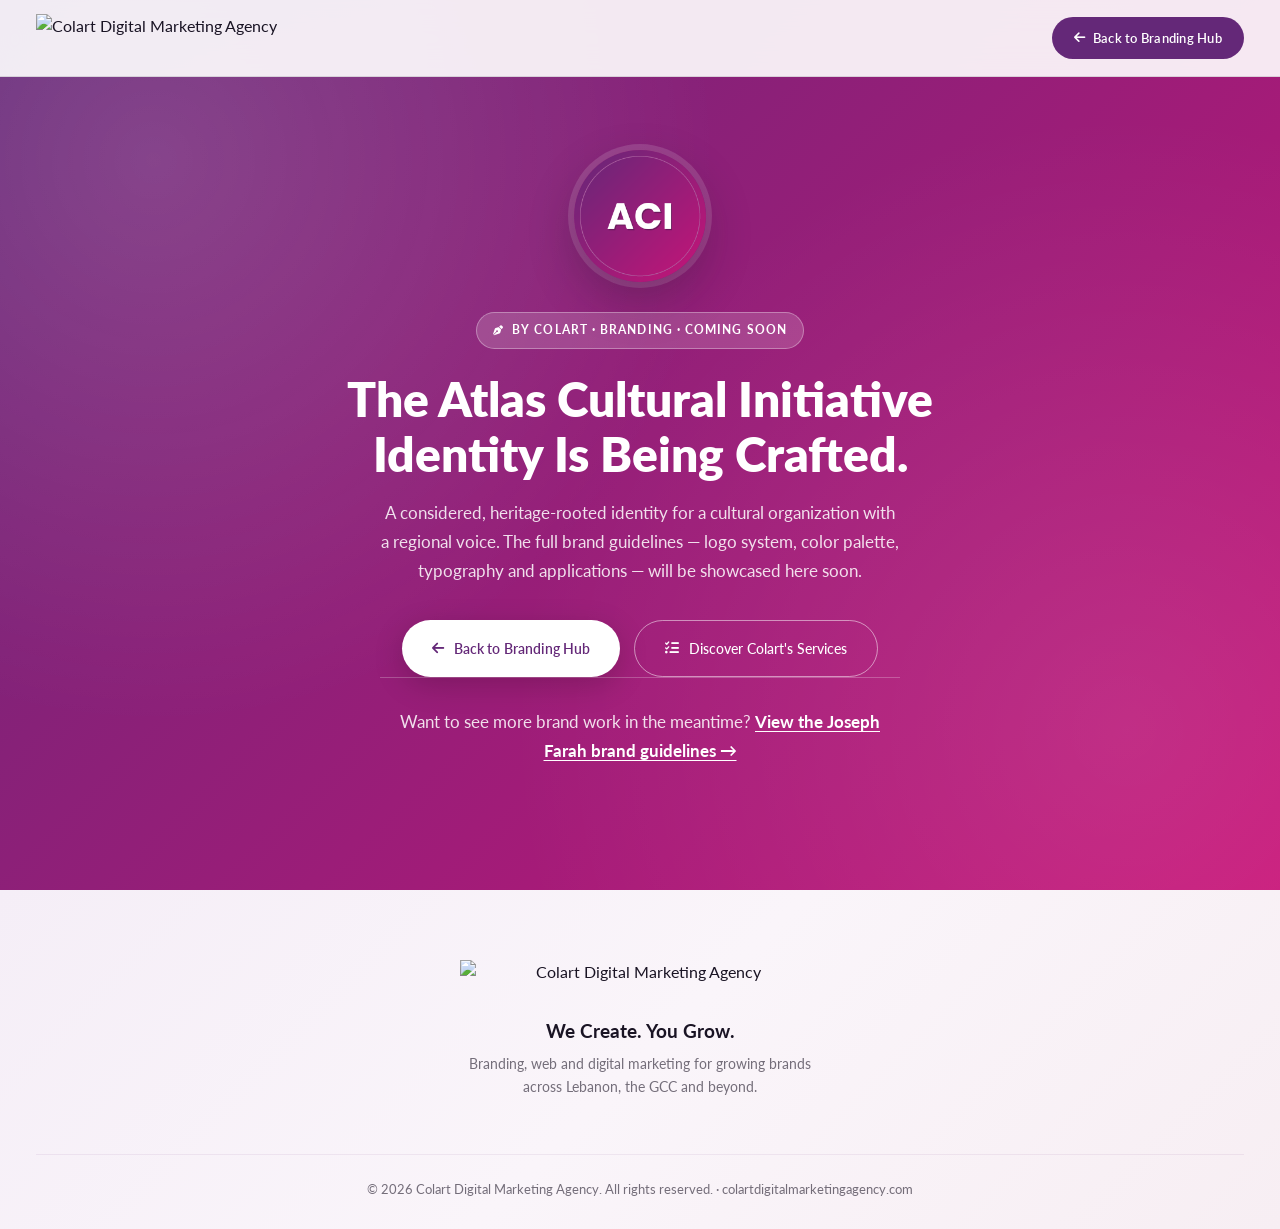
==== atlasculturalinitiative/index.html @ 3bfac6fb "Add files via upload" ====
<!DOCTYPE html>
<html lang="en">
<head>
<meta charset="UTF-8">
<meta name="viewport" content="width=device-width, initial-scale=1.0">
<title>Atlas Cultural Initiative — Branding by Colart | Coming Soon</title>
<meta name="description" content="The full brand identity Colart is creating for Atlas Cultural Initiative is coming soon. Explore Colart's branding portfolio.">
<link rel="canonical" href="https://branding.colartdigitalmarketingagency.com/atlasculturalinitiative">

<!-- Favicon (Colart mark) -->
<link rel="icon" type="image/png" href="https://www.colartdigitalmarketingagency.com/assets/images/colart-logo.png">
<link rel="apple-touch-icon" href="https://www.colartdigitalmarketingagency.com/assets/images/colart-logo.png">

<!-- Open Graph -->
<meta property="og:title" content="Atlas Cultural Initiative — Branding by Colart">
<meta property="og:description" content="The full brand identity Colart is creating for Atlas Cultural Initiative is coming soon.">
<meta property="og:image" content="assets/images/atlasculturalinitiative-badge.png">
<meta property="og:type" content="website">

<!-- Fonts -->
<link rel="preconnect" href="https://fonts.googleapis.com">
<link rel="preconnect" href="https://fonts.gstatic.com" crossorigin>
<link href="https://fonts.googleapis.com/css2?family=Lato:ital,wght@0,300;0,400;0,500;0,600;0,700;0,900;1,500;1,700&display=swap" rel="stylesheet">

<!-- Icons -->
<link rel="stylesheet" href="https://cdnjs.cloudflare.com/ajax/libs/font-awesome/6.5.2/css/all.min.css">

<!-- Colart brand stylesheet -->
<link rel="stylesheet" href="style.css">

<style>
  /* ===========================================
     PAGE-SPECIFIC ADDITIONS — "Coming Soon" template
     Namespaced "soon-*"; extends style.css tokens only.
  =========================================== */

  .branding-header-actions { display: flex; align-items: center; gap: 12px; }
  @media (max-width: 640px) { .branding-header-actions .nav-cta span { display: none; } }

  .soon-hero {
    position: relative;
    min-height: 88vh;
    display: flex;
    align-items: center;
    justify-content: center;
    padding: 150px 24px 90px;
    background: linear-gradient(135deg, var(--purple) 0%, var(--magenta) 100%);
    overflow: hidden;
    text-align: center;
  }
  .soon-hero::before {
    content: "";
    position: absolute; inset: 0;
    background:
      radial-gradient(circle at 12% 18%, rgba(255,255,255,.14), transparent 42%),
      radial-gradient(circle at 88% 82%, rgba(255,255,255,.10), transparent 46%);
    pointer-events: none;
  }
  .soon-hero-inner { position: relative; z-index: 2; max-width: 640px; margin: 0 auto; }

  .soon-badge {
    width: 132px;
    height: 132px;
    margin: 0 auto 30px;
    border-radius: 50%;
    box-shadow: 0 18px 46px rgba(26,20,36,.28), 0 0 0 6px rgba(255,255,255,.14);
  }
  .soon-badge img { width: 100%; height: 100%; display: block; border-radius: 50%; }

  .soon-eyebrow {
    display: inline-flex;
    align-items: center;
    gap: 8px;
    background: rgba(255,255,255,.16);
    border: 1px solid rgba(255,255,255,.32);
    color: #fff;
    font-size: 12px;
    font-weight: 700;
    letter-spacing: .09em;
    text-transform: uppercase;
    padding: 8px 16px;
    border-radius: 999px;
    margin-bottom: 22px;
  }
  .soon-eyebrow i { font-size: 10px; }

  .soon-hero h1 {
    font-family: var(--font-display, inherit);
    font-size: clamp(32px, 5vw, 48px);
    font-weight: 800;
    color: #fff;
    line-height: 1.15;
    margin-bottom: 18px;
  }
  .soon-hero p {
    font-size: 17px;
    line-height: 1.7;
    color: rgba(255,255,255,.86);
    max-width: 520px;
    margin: 0 auto 34px;
  }

  .soon-buttons { display: flex; flex-wrap: wrap; justify-content: center; gap: 14px; }
  .soon-buttons .btn-primary { background: #fff; color: var(--purple); }
  .soon-buttons .btn-primary:hover { background: rgba(255,255,255,.9); }
  .soon-buttons .btn-ghost { border-color: rgba(255,255,255,.5); color: #fff; }
  .soon-buttons .btn-ghost:hover { background: rgba(255,255,255,.12); border-color: #fff; }

  .soon-notify {
    margin-top: 44px;
    padding-top: 30px;
    border-top: 1px solid rgba(255,255,255,.24);
    font-size: 13.5px;
    color: rgba(255,255,255,.78);
  }
  .soon-notify a { color: #fff; font-weight: 700; text-decoration: underline; text-underline-offset: 3px; }

  .branding-footer { text-align: center; }
  .branding-footer img { height: 42px; margin: 0 auto 14px; }
  .branding-footer .foot-tagline { margin-bottom: 6px; }
</style>
</head>
<body>

<header>
  <a href="https://www.colartdigitalmarketingagency.com/" class="logo" aria-label="Colart Digital Marketing Agency — home">
    <img src="https://www.colartdigitalmarketingagency.com/assets/images/colart-logo.png" alt="Colart Digital Marketing Agency">
  </a>
  <div class="branding-header-actions">
    <a href="https://branding.colartdigitalmarketingagency.com/" class="nav-cta">
      <i class="fa-solid fa-arrow-left"></i><span>Back to Branding Hub</span>
    </a>
  </div>
</header>

<main>

  <!-- ===========================================
       COMING SOON — Atlas Cultural Initiative
  =========================================== -->
  <section class="soon-hero">
    <div class="soon-hero-inner">
      <div class="soon-badge">
        <img src="assets/images/atlasculturalinitiative-badge.png" alt="Atlas Cultural Initiative monogram">
      </div>
      <span class="soon-eyebrow"><i class="fa-solid fa-pen-nib"></i> By Colart · Branding · Coming Soon</span>
      <h1>The Atlas Cultural Initiative Identity Is Being Crafted.</h1>
      <p>A considered, heritage-rooted identity for a cultural organization with a regional voice. The full brand guidelines — logo system, color palette, typography and applications — will be showcased here soon.</p>
      <div class="soon-buttons">
        <a href="https://branding.colartdigitalmarketingagency.com/" class="btn-primary">
          <i class="fa-solid fa-arrow-left arrow"></i> Back to Branding Hub
        </a>
        <a href="https://www.colartdigitalmarketingagency.com/services/" class="btn-ghost">
          <i class="fa-solid fa-list-check"></i> Discover Colart's Services
        </a>
      </div>
      <p class="soon-notify">
        Want to see more brand work in the meantime? <a href="https://branding.colartdigitalmarketingagency.com/josephfarah">View the Joseph Farah brand guidelines &rarr;</a>
      </p>
    </div>
  </section>

</main>

<footer>
  <div class="foot-top branding-footer" style="grid-template-columns: 1fr; padding-bottom: 26px;">
    <div class="foot-brand" style="margin: 0 auto;">
      <img src="https://www.colartdigitalmarketingagency.com/assets/images/colart-logo.png" alt="Colart Digital Marketing Agency">
      <p class="foot-tagline">We Create. You Grow.</p>
      <p class="foot-desc" style="margin: 0 auto;">Branding, web and digital marketing for growing brands across Lebanon, the GCC and beyond.</p>
    </div>
  </div>
  <div class="foot-bottom">
    &copy; <span id="year"></span> Colart Digital Marketing Agency. All rights reserved. ·
    <a href="https://www.colartdigitalmarketingagency.com/">colartdigitalmarketingagency.com</a>
  </div>
</footer>

<script>
  document.getElementById('year').textContent = new Date().getFullYear();
</script>

</body>
</html>
---- atlasculturalinitiative/style.css ----
/* ===========================================
   COLART — DIGITAL MARKETING AGENCY
   Main Stylesheet
   We Create. You Grow.
=========================================== */

/* ===========================================
   1. BRAND TOKENS & RESET
=========================================== */
:root {
  /* Brand colors (extracted from official logo) */
  --purple:     #642878;
  --purple-dk:  #4a1d59;
  --magenta:    #c81478;
  --magenta-lt: #e64497;
  --teal:       #50a0b4;
  --mint:       #64a08c;
  --lime:       #8cb43c;
  --yellow:     #dcdc3c;
  --whatsapp:   #25d366;

  /* Neutrals */
  --ink:      #1a1424;
  --bg:       #ffffff;
  --bg-soft:  #faf8fb;
  --line:     rgba(26, 20, 36, .12);
  --muted:    rgba(26, 20, 36, .6);

  /* Typography — Lato only */
  --font-display: 'Lato', system-ui, sans-serif;
  --font-body:    'Lato', system-ui, sans-serif;
  --font-mono:    'Lato', system-ui, sans-serif;
}

* { margin: 0; padding: 0; box-sizing: border-box; }
html { scroll-behavior: smooth; }
html, body { background: var(--bg); color: var(--ink); overflow-x: hidden; }
body {
  font-family: var(--font-body);
  font-weight: 400;
  line-height: 1.55;
  -webkit-font-smoothing: antialiased;
  -moz-osx-font-smoothing: grayscale;
}
a { color: inherit; text-decoration: none; }
img { max-width: 100%; display: block; }
button { font-family: inherit; }

/* ===========================================
   2. HEADER
=========================================== */
header {
  position: fixed;
  top: 0; left: 0; right: 0;
  z-index: 50;
  display: flex;
  justify-content: space-between;
  align-items: center;
  padding: 14px 36px;
  background: rgba(255, 255, 255, .9);
  backdrop-filter: blur(16px);
  -webkit-backdrop-filter: blur(16px);
  border-bottom: 1px solid var(--line);
  transition: box-shadow .3s, background .3s;
}
.logo { display: flex; align-items: center; }
.logo {
  position: relative;
  overflow: visible;
  transition: transform .4s cubic-bezier(.7, 0, .2, 1);
}
.logo img {
  height: 48px;
  width: auto;
  display: block;
  transition: transform .5s cubic-bezier(.7, 0, .2, 1), filter .4s ease;
  position: relative;
  z-index: 2;
}
.logo::before {
  content: "";
  position: absolute;
  top: 50%; left: 50%;
  transform: translate(-50%, -50%) scale(.7);
  width: 110%;
  height: 110%;
  background: radial-gradient(circle, rgba(200, 20, 120, .25) 0%, transparent 70%);
  border-radius: 50%;
  opacity: 0;
  transition: all .5s cubic-bezier(.2, .7, .2, 1);
  pointer-events: none;
  z-index: 1;
}
.logo:hover img {
  transform: scale(1.08) rotate(-3deg);
  filter: drop-shadow(0 4px 14px rgba(200, 20, 120, .3));
}
.logo:hover::before {
  opacity: 1;
  transform: translate(-50%, -50%) scale(1.3);
}
nav.nav-links { display: flex; gap: 34px; font-size: 14px; font-weight: 500; }
nav.nav-links a {
  position: relative;
  padding: 6px 0;
  transition: color .3s;
  color: var(--ink);
}
nav.nav-links a::after {
  content: "";
  position: absolute;
  left: 0; right: 0; bottom: 0;
  height: 2px;
  background: var(--magenta);
  transform: scaleX(0);
  transform-origin: left;
  transition: transform .4s cubic-bezier(.7, 0, .2, 1);
}
nav.nav-links a:hover { color: var(--purple); }
nav.nav-links a:hover::after { transform: scaleX(1); }
nav.nav-links a.active { color: var(--purple); }
nav.nav-links a.active::after { transform: scaleX(1); }

.nav-cta {
  background: var(--purple);
  color: #fff;
  padding: 11px 22px;
  border-radius: 999px;
  font-size: 13px;
  font-weight: 600;
  letter-spacing: .02em;
  transition: background .3s, transform .3s;
  display: inline-flex;
  align-items: center;
  gap: 8px;
}
.nav-cta:hover { background: var(--magenta); transform: translateY(-1px); }
.menu-toggle {
  display: none;
  background: none;
  border: none;
  cursor: pointer;
  font-size: 26px;
  color: var(--purple);
}
@media (max-width: 980px) {
  header { padding: 12px 20px; }
  nav.nav-links { display: none; }
  .nav-cta { display: none; }
  .menu-toggle { display: block; }
  .logo img { height: 42px; }
}

/* ===========================================
   3. MOBILE MENU
=========================================== */
.mobile-menu {
  position: fixed;
  top: 66px;
  left: 0; right: 0;
  background: #fff;
  border-bottom: 1px solid var(--line);
  z-index: 49;
  transform: translateY(-100%);
  opacity: 0;
  visibility: hidden;
  transition: all .4s cubic-bezier(.2, .7, .2, 1);
}
.mobile-menu.open {
  transform: translateY(0);
  opacity: 1;
  visibility: visible;
}
.mobile-menu nav {
  display: flex;
  flex-direction: column;
  padding: 24px 20px;
  gap: 4px;
}
.mobile-menu nav a {
  padding: 14px 0;
  font-weight: 500;
  font-size: 16px;
  border-bottom: 1px solid var(--line);
  color: var(--ink);
  transition: color .3s;
}
.mobile-menu nav a:hover { color: var(--purple); }
.mobile-menu nav a:last-child { border-bottom: none; }
.mobile-cta {
  background: var(--purple);
  color: #fff !important;
  text-align: center;
  border-radius: 999px;
  margin-top: 16px;
  padding: 14px 22px !important;
  border-bottom: none !important;
  font-weight: 600 !important;
}

/* ===========================================
   4. HERO SECTION
=========================================== */
.hero {
  position: relative;
  min-height: 100vh;
  padding: 140px 36px 100px;
  overflow: hidden;
  isolation: isolate;
  display: flex;
  align-items: center;
}
.hero-bg {
  position: absolute;
  inset: 0;
  z-index: -2;
  background-image: url('../images/hero-bg.jpg');
  background-size: cover;
  background-position: center;
  background-repeat: no-repeat;
}
.hero-overlay {
  position: absolute;
  inset: 0;
  z-index: -1;
  background: linear-gradient(
    100deg,
    rgba(100, 40, 120, .92) 0%,
    rgba(100, 40, 120, .78) 35%,
    rgba(80, 40, 120, .55) 65%,
    rgba(200, 20, 120, .45) 100%
  );
}
.hero-overlay::after {
  content: "";
  position: absolute;
  inset: 0;
  background-image:
    radial-gradient(circle at 20% 30%, rgba(220, 220, 60, .08) 0%, transparent 40%),
    radial-gradient(circle at 80% 70%, rgba(80, 160, 180, .12) 0%, transparent 40%);
  pointer-events: none;
}
.hero-inner {
  position: relative;
  width: 100%;
  max-width: 1400px;
  margin: 0 auto;
  display: grid;
  grid-template-columns: 1.3fr 1fr;
  gap: 80px;
  align-items: center;
}
@media (max-width: 980px) {
  .hero-inner { grid-template-columns: 1fr; gap: 50px; }
  .hero { padding: 130px 24px 80px; }
}

.hero-eyebrow {
  display: inline-flex;
  align-items: center;
  gap: 12px;
  background: rgba(255, 255, 255, .12);
  backdrop-filter: blur(10px);
  -webkit-backdrop-filter: blur(10px);
  border: 1px solid rgba(255, 255, 255, .2);
  padding: 8px 18px;
  border-radius: 999px;
  font-size: 12px;
  font-weight: 500;
  text-transform: uppercase;
  letter-spacing: .15em;
  color: #fff;
  margin-bottom: 32px;
}
.hero-eyebrow::before {
  content: "";
  width: 8px;
  height: 8px;
  border-radius: 50%;
  background: var(--yellow);
  box-shadow: 0 0 12px var(--yellow);
  animation: pulse 2s ease-in-out infinite;
}
@keyframes pulse {
  0%, 100% { opacity: 1; transform: scale(1); }
  50%      { opacity: .6; transform: scale(1.2); }
}

.hero-title {
  font-family: var(--font-display);
  font-weight: 300;
  font-size: clamp(44px, 7vw, 108px);
  line-height: .95;
  letter-spacing: -.035em;
  color: #fff;
  margin-bottom: 30px;
}
.hero-title .accent-create {
  font-style: italic;
  font-weight: 500;
  background: linear-gradient(120deg, var(--yellow) 0%, var(--lime) 100%);
  -webkit-background-clip: text;
  background-clip: text;
  -webkit-text-fill-color: transparent;
}
.hero-title .accent-grow {
  font-style: italic;
  font-weight: 500;
  background: linear-gradient(120deg, #ff6bb5 0%, var(--magenta) 100%);
  -webkit-background-clip: text;
  background-clip: text;
  -webkit-text-fill-color: transparent;
}
.hero-sub {
  font-family: var(--font-display);
  font-weight: 300;
  font-size: clamp(17px, 1.4vw, 21px);
  line-height: 1.5;
  color: rgba(255, 255, 255, .85);
  max-width: 560px;
  margin-bottom: 42px;
}
.hero-buttons { display: flex; gap: 14px; flex-wrap: wrap; }
.btn-primary {
  display: inline-flex;
  align-items: center;
  gap: 10px;
  background: #fff;
  color: var(--purple);
  padding: 17px 30px;
  border-radius: 999px;
  font-size: 14px;
  font-weight: 600;
  letter-spacing: .01em;
  transition: transform .3s, background .3s, color .3s;
  box-shadow: 0 8px 30px rgba(0, 0, 0, .18);
}
.btn-primary:hover {
  background: var(--magenta);
  color: #fff;
  transform: translateY(-2px);
}
.btn-primary .arrow { transition: transform .3s; }
.btn-primary:hover .arrow { transform: translateX(4px); }
.btn-ghost {
  display: inline-flex;
  align-items: center;
  gap: 10px;
  border: 1.5px solid rgba(255, 255, 255, .4);
  color: #fff;
  padding: 17px 30px;
  border-radius: 999px;
  font-size: 14px;
  font-weight: 500;
  transition: background .3s, border-color .3s;
}
.btn-ghost:hover { background: rgba(255, 255, 255, .12); border-color: #fff; }

.hero-side {
  position: relative;
  height: 100%;
  min-height: 400px;
}

/* Floating "99+" badge — single, clean definition */
.floating-badge {
  position: absolute;
  top: 50%; left: 50%;
  transform: translate(-50%, -50%);
  background: rgba(255, 255, 255, .97);
  backdrop-filter: blur(20px);
  -webkit-backdrop-filter: blur(20px);
  border-radius: 20px;
  padding: 24px 28px;
  box-shadow:
    0 30px 80px rgba(74, 29, 89, .45),
    0 8px 30px rgba(200, 20, 120, .18);
  animation: floatBadge 6s ease-in-out infinite;
  width: max-content;
  max-width: calc(100% - 40px);
  z-index: 2;
}
@keyframes floatBadge {
  0%, 100% { transform: translate(-50%, -50%) translateY(0)    rotate(-1deg); }
  50%      { transform: translate(-50%, -50%) translateY(-18px) rotate(1deg);  }
}
.badge-decorative {
  position: absolute;
  top: -14px; right: -14px;
  background: var(--magenta);
  color: #fff;
  width: 54px; height: 54px;
  border-radius: 50%;
  display: grid;
  place-items: center;
  font-family: var(--font-display);
  font-style: italic;
  font-weight: 700;
  font-size: 22px;
  box-shadow: 0 8px 20px rgba(200, 20, 120, .4);
  animation: spin 18s linear infinite;
}
@keyframes spin { from { transform: rotate(0); } to { transform: rotate(360deg); } }
.badge-label {
  font-size: 11px;
  font-weight: 600;
  text-transform: uppercase;
  letter-spacing: .18em;
  color: var(--magenta);
  margin-bottom: 4px;
}
.badge-num {
  font-family: var(--font-display);
  font-weight: 900;
  font-style: italic;
  font-size: 64px;
  line-height: .9;
  background: linear-gradient(135deg, var(--purple) 0%, var(--magenta) 100%);
  -webkit-background-clip: text;
  background-clip: text;
  -webkit-text-fill-color: transparent;
  margin-bottom: 8px;
  letter-spacing: -.02em;
}
.badge-text {
  font-family: var(--font-display);
  font-weight: 400;
  font-size: 15px;
  line-height: 1.3;
  color: var(--ink);
}
.badge-text strong {
  font-weight: 600;
  color: var(--purple);
  display: block;
}
.floating-dot {
  position: absolute;
  border-radius: 50%;
  box-shadow: 0 4px 14px rgba(0, 0, 0, .15);
  animation: floatDot 4s ease-in-out infinite;
}
.dot-1 { width: 18px; height: 18px; background: var(--yellow); top: 18%; left: 8%;   animation-delay: -1s;   }
.dot-2 { width: 14px; height: 14px; background: var(--teal);   top: 78%; right: 12%; animation-delay: -2.5s; }
.dot-3 { width: 12px; height: 12px; background: var(--lime);   bottom: 8%; left: 18%; animation-delay: -1.7s; }
@keyframes floatDot {
  0%, 100% { transform: translateY(0); }
  50%      { transform: translateY(-14px); }
}

/* Hero responsive — tablet */
@media (max-width: 980px) {
  .hero-side {
    min-height: 320px;
    display: flex;
    align-items: center;
    justify-content: center;
  }
  .floating-badge {
    position: relative;
    top: auto; left: auto;
    transform: none;
    padding: 22px 26px;
    width: max-content;
    max-width: calc(100% - 60px);
    animation: floatBadgeStatic 6s ease-in-out infinite;
  }
  .badge-num { font-size: 54px; }
  .badge-text { font-size: 14px; }
  .badge-decorative {
    width: 42px; height: 42px;
    font-size: 16px;
    top: -12px; right: -12px;
  }
}

/* Hero responsive — phone */
@media (max-width: 480px) {
  .hero { padding: 120px 18px 60px; }
  .hero-side { min-height: 260px; }
  .floating-badge {
    padding: 20px 24px;
    border-radius: 16px;
    max-width: calc(100% - 50px);
  }
  .badge-num { font-size: 48px; }
  .badge-text { font-size: 13px; }
  .badge-label { font-size: 10px; }
  .floating-dot { display: none; }
}

/* Static-position floating animation for mobile (badge floats in place without translate offset) */
@keyframes floatBadgeStatic {
  0%, 100% { transform: translateY(0)    rotate(-1deg); }
  50%      { transform: translateY(-12px) rotate(1deg);  }
}

/* ===========================================
   5. SHARED SECTION ELEMENTS
=========================================== */
.section {
  padding: 110px 36px;
  position: relative;
}
@media (max-width: 880px) { .section { padding: 80px 24px; } }

.section-eyebrow {
  font-size: 13px;
  font-weight: 700;
  text-transform: uppercase;
  letter-spacing: .18em;
  color: var(--purple);
  margin-bottom: 20px;
  display: inline-block;
}
.section-eyebrow.center { display: block; text-align: center; }

.section-title {
  font-family: var(--font-display);
  font-weight: 600;
  font-size: clamp(34px, 4.8vw, 64px);
  line-height: 1.05;
  letter-spacing: -.025em;
  color: var(--ink);
  margin-bottom: 24px;
}
.section-title.center { text-align: center; }
.section-title .magenta { color: var(--magenta); }

.section-intro {
  font-size: 17px;
  line-height: 1.65;
  color: var(--muted);
  max-width: 820px;
}
.section-intro.center { margin: 0 auto; text-align: center; }

/* ===========================================
   12. FOOTER
=========================================== */
footer {
  background: linear-gradient(135deg, #f5eef7 0%, #faf5fa 50%, #f7eef3 100%);
  padding: 70px 36px 30px;
  position: relative;
}
@media (max-width: 880px) { footer { padding: 60px 24px 30px; } }

.foot-top {
  max-width: 1280px;
  margin: 0 auto;
  display: grid;
  grid-template-columns: 1.5fr 1fr 1.2fr;
  gap: 60px;
  padding-bottom: 50px;
}
@media (max-width: 880px) { .foot-top { grid-template-columns: 1fr; gap: 40px; } }

.foot-brand img {
  height: 56px;
  margin-bottom: 16px;
}
.foot-tagline {
  font-family: var(--font-display);
  font-weight: 700;
  font-size: 19px;
  color: var(--ink);
  margin-bottom: 12px;
}
.foot-desc {
  font-size: 14px;
  line-height: 1.65;
  color: var(--muted);
  max-width: 360px;
}

.foot-col h5 {
  font-size: 13px;
  font-weight: 700;
  letter-spacing: .05em;
  color: var(--ink);
  margin-bottom: 18px;
}
.foot-col a, .foot-col p {
  display: block;
  font-size: 14px;
  padding: 5px 0;
  line-height: 1.5;
  color: var(--muted);
  transition: color .3s, transform .3s;
}
.foot-col a:hover { color: var(--magenta); transform: translateX(3px); }

/* Get-in-touch icons — fixed width, spacing, brand color */
.foot-col a i,
.foot-col p i {
  width: 18px;
  margin-right: 8px;
  color: var(--purple);
  text-align: center;
}

.foot-mid {
  max-width: 1280px;
  margin: 0 auto;
  display: flex;
  justify-content: space-between;
  align-items: center;
  flex-wrap: wrap;
  gap: 30px;
  padding-top: 30px;
  border-top: 1px solid rgba(100, 40, 120, .1);
}
.follow h5 {
  font-size: 14px;
  font-weight: 700;
  color: var(--ink);
  margin-bottom: 16px;
}
.social-icons {
  display: flex;
  gap: 10px;
  flex-wrap: wrap;
}
.social-icons a {
  width: 40px; height: 40px;
  border-radius: 50%;
  background: #fff;
  display: grid;
  place-items: center;
  color: var(--ink);
  font-size: 16px;
  box-shadow: 0 4px 14px rgba(26, 20, 36, .06);
  transition: transform .3s, background .3s, color .3s;
}
.social-icons a:hover {
  transform: translateY(-3px);
  background: var(--purple);
  color: #fff;
}
.social-icons i { font-size: 16px; line-height: 1; color: inherit; }

.whatsapp-channel {
  display: inline-flex;
  align-items: center;
  gap: 10px;
  padding: 12px 22px;
  border-radius: 999px;
  background: rgba(37, 211, 102, .12);
  color: #128c40;
  font-size: 14px;
  font-weight: 600;
  transition: transform .3s, background .3s;
}
.whatsapp-channel:hover {
  background: rgba(37, 211, 102, .2);
  transform: translateY(-2px);
}
.whatsapp-channel i { font-size: 16px; line-height: 1; color: #25d366; }

.foot-bottom {
  max-width: 1280px;
  margin: 30px auto 0;
  padding-top: 24px;
  border-top: 1px solid rgba(100, 40, 120, .08);
  text-align: center;
  font-size: 13px;
  color: var(--muted);
}

/* ===========================================
   13. WEBSITE CHAT ASSISTANT (FAQ bot + WhatsApp agent handoff)
=========================================== */
.chatbot-widget {
  position: fixed;
  bottom: 26px;
  right: 26px;
  z-index: 200;
  display: flex;
  align-items: center;
  gap: 10px;
}
.chatbot-launcher-label {
  background: #fff;
  color: var(--ink);
  font-size: 14px;
  font-weight: 700;
  padding: 10px 18px;
  border-radius: 999px;
  box-shadow: 0 8px 26px rgba(26, 20, 36, .18);
  white-space: nowrap;
  opacity: 1;
  visibility: visible;
  transform: translateX(0);
  transition: opacity .25s, transform .25s, visibility .25s;
}
.chatbot-widget.is-open .chatbot-launcher-label {
  opacity: 0;
  visibility: hidden;
  transform: translateX(10px);
  pointer-events: none;
}
.chatbot-launcher {
  flex-shrink: 0;
  position: relative;
  width: 60px;
  height: 60px;
  border-radius: 50%;
  border: none;
  cursor: pointer;
  background: var(--whatsapp);
  display: grid;
  place-items: center;
  box-shadow: 0 8px 30px rgba(37, 211, 102, .4);
  transition: transform .3s, background .3s;
  animation: wa-pulse 2.4s ease-in-out infinite;
}
.chatbot-launcher:hover { transform: scale(1.08); animation: none; }
.chatbot-launcher i { font-size: 26px; line-height: 1; color: #fff; position: absolute; transition: opacity .25s, transform .25s; }
.chatbot-launcher .fa-wand-magic-sparkles { opacity: 1; transform: scale(1); }
.chatbot-launcher .fa-xmark { opacity: 0; transform: scale(.5); }
.chatbot-widget.is-open .chatbot-launcher { background: var(--purple); animation: none; }
.chatbot-widget.is-open .chatbot-launcher .fa-wand-magic-sparkles { opacity: 0; transform: scale(.5); }
.chatbot-widget.is-open .chatbot-launcher .fa-xmark { opacity: 1; transform: scale(1); }

@keyframes wa-pulse {
  0%, 100% { box-shadow: 0 8px 30px rgba(37, 211, 102, .4), 0 0 0 0 rgba(37, 211, 102, .55); }
  50%      { box-shadow: 0 8px 30px rgba(37, 211, 102, .4), 0 0 0 16px rgba(37, 211, 102, 0); }
}

.chatbot-panel {
  position: absolute;
  bottom: 76px;
  right: 0;
  width: 380px;
  max-width: calc(100vw - 40px);
  height: 560px;
  max-height: calc(100vh - 140px);
  background: #fff;
  border-radius: 22px;
  box-shadow: 0 30px 80px rgba(26, 20, 36, .28);
  display: flex;
  flex-direction: column;
  overflow: hidden;
  opacity: 0;
  visibility: hidden;
  transform: translateY(20px) scale(.97);
  transform-origin: bottom right;
  transition: opacity .35s cubic-bezier(.2, .7, .2, 1), transform .35s cubic-bezier(.2, .7, .2, 1), visibility .35s;
}
.chatbot-widget.is-open .chatbot-panel {
  opacity: 1;
  visibility: visible;
  transform: translateY(0) scale(1);
}
.chatbot-header {
  display: flex;
  align-items: center;
  justify-content: space-between;
  gap: 12px;
  padding: 18px 18px;
  background: linear-gradient(135deg, var(--purple) 0%, var(--magenta) 100%);
  flex-shrink: 0;
}
.chatbot-header-info { display: flex; align-items: center; gap: 12px; min-width: 0; }
.chatbot-avatar {
  width: 40px;
  height: 40px;
  border-radius: 50%;
  background: #fff;
  display: grid;
  place-items: center;
  flex-shrink: 0;
  padding: 6px;
  overflow: hidden;
}
.chatbot-avatar img { width: 100%; height: 100%; object-fit: contain; }
.chatbot-header-name { font-size: 15px; font-weight: 700; color: #fff; line-height: 1.3; }
.chatbot-header-status {
  display: flex;
  align-items: center;
  gap: 6px;
  font-size: 12px;
  color: rgba(255, 255, 255, .85);
  line-height: 1.3;
}
.chatbot-status-dot {
  width: 7px; height: 7px;
  border-radius: 50%;
  background: var(--lime);
  box-shadow: 0 0 8px var(--lime);
  flex-shrink: 0;
}
.chatbot-close {
  width: 32px; height: 32px;
  border-radius: 50%;
  border: none;
  background: rgba(255, 255, 255, .18);
  color: #fff;
  display: grid;
  place-items: center;
  cursor: pointer;
  flex-shrink: 0;
  transition: background .3s, transform .3s;
}
.chatbot-close:hover { background: rgba(255, 255, 255, .3); transform: rotate(90deg); }

.chatbot-messages {
  flex: 1;
  overflow-y: auto;
  padding: 18px;
  display: flex;
  flex-direction: column;
  gap: 10px;
  background: var(--bg-soft);
}
.chatbot-msg {
  max-width: 84%;
  padding: 11px 15px;
  border-radius: 16px;
  font-size: 13.5px;
  line-height: 1.55;
  white-space: pre-line;
}
.chatbot-msg-bot {
  align-self: flex-start;
  background: #fff;
  color: var(--ink);
  border: 1px solid var(--line);
  border-bottom-left-radius: 4px;
}
.chatbot-msg-user {
  align-self: flex-end;
  background: linear-gradient(135deg, var(--purple) 0%, var(--magenta) 100%);
  color: #fff;
  border-bottom-right-radius: 4px;
}
.chatbot-typing { display: flex; gap: 4px; padding: 14px 16px; }
.chatbot-typing span {
  width: 6px; height: 6px;
  border-radius: 50%;
  background: var(--muted);
  animation: chatbotTyping 1.2s ease-in-out infinite;
}
.chatbot-typing span:nth-child(2) { animation-delay: .15s; }
.chatbot-typing span:nth-child(3) { animation-delay: .3s; }
@keyframes chatbotTyping {
  0%, 60%, 100% { opacity: .3; transform: translateY(0); }
  30% { opacity: 1; transform: translateY(-3px); }
}

.chatbot-quick-replies {
  display: flex;
  flex-wrap: wrap;
  gap: 8px;
  padding: 0 18px 14px;
  background: var(--bg-soft);
}
.chatbot-chip {
  border: 1.5px solid rgba(100, 40, 120, .25);
  background: #fff;
  color: var(--purple);
  font-size: 12.5px;
  font-weight: 600;
  padding: 8px 14px;
  border-radius: 999px;
  cursor: pointer;
  transition: all .25s;
  text-align: left;
}
.chatbot-chip:hover { background: var(--purple); color: #fff; border-color: var(--purple); }

.chatbot-input-row {
  display: flex;
  align-items: center;
  gap: 10px;
  padding: 12px 14px;
  border-top: 1px solid var(--line);
  flex-shrink: 0;
  background: #fff;
}
.chatbot-input-row input {
  flex: 1;
  min-width: 0;
  border: none;
  outline: none;
  background: var(--bg-soft);
  border-radius: 999px;
  padding: 11px 16px;
  font-size: 16px;
  font-family: inherit;
  color: var(--ink);
}
.chatbot-input-row button {
  width: 38px; height: 38px;
  border-radius: 50%;
  border: none;
  background: linear-gradient(135deg, var(--purple) 0%, var(--magenta) 100%);
  color: #fff;
  display: grid;
  place-items: center;
  cursor: pointer;
  flex-shrink: 0;
  font-size: 13px;
  transition: transform .25s;
}
.chatbot-input-row button:hover { transform: scale(1.08); }

.chatbot-agent-btn {
  display: flex;
  align-items: center;
  justify-content: center;
  gap: 9px;
  width: calc(100% - 28px);
  margin: 0 14px 14px;
  padding: 12px 18px;
  border: none;
  border-radius: 999px;
  background: var(--whatsapp);
  color: #fff;
  font-size: 13px;
  font-weight: 700;
  cursor: pointer;
  flex-shrink: 0;
  transition: filter .25s, transform .25s;
}
.chatbot-agent-btn i { font-size: 15px; }
.chatbot-agent-btn:hover { filter: brightness(1.08); transform: translateY(-2px); }

@media (max-width: 600px) {
  .chatbot-widget { bottom: 18px; right: 18px; }
  .chatbot-launcher { width: 54px; height: 54px; }
  .chatbot-launcher i { font-size: 22px; }
  .chatbot-launcher-label { font-size: 12px; padding: 8px 14px; }
  .chatbot-panel {
    position: fixed;
    left: 12px;
    right: 12px;
    top: 16px;
    bottom: 86px;
    width: auto;
    height: auto;
    max-width: none;
    max-height: none;
  }
  .chatbot-quick-replies { padding: 0 14px 12px; gap: 7px; }
  .chatbot-chip { font-size: 12px; padding: 7px 12px; }
  .chatbot-agent-btn { width: calc(100% - 24px); margin: 0 12px 12px; font-size: 12.5px; }
}

/* ===========================================
   14. RESULTS / CAMPAIGN STATS (Our Work page)
=========================================== */
.results-grid {
  display: grid;
  grid-template-columns: repeat(auto-fit, minmax(280px, 340px));
  gap: 22px;
  justify-content: center;
}
.stat-card {
  display: flex;
  flex-direction: column;
  background: #fff;
  border: 1px solid var(--line);
  border-radius: 20px;
  padding: 28px 26px;
  box-shadow: 0 4px 20px rgba(26, 20, 36, .05);
  cursor: pointer;
  transition: transform .3s cubic-bezier(.2, .7, .2, 1), box-shadow .3s;
}
.stat-card:hover { transform: translateY(-6px); box-shadow: 0 20px 44px rgba(26, 20, 36, .12); }
.stat-card-cta {
  display: inline-flex;
  align-items: center;
  gap: 7px;
  font-size: 12.5px;
  font-weight: 700;
  color: var(--purple);
  margin-top: auto;
  padding-top: 14px;
  border-top: 1px solid var(--line);
  transition: gap .25s, color .25s;
}
.stat-card-cta i { font-size: 11px; transition: transform .3s; }
.stat-card:hover .stat-card-cta { color: var(--magenta); }
.stat-card:hover .stat-card-cta i { transform: translateX(4px); }
.stat-card-header {
  display: flex;
  align-items: center;
  gap: 12px;
  margin-bottom: 18px;
}
.stat-card-icon {
  width: 42px;
  height: 42px;
  border-radius: 50%;
  flex-shrink: 0;
  display: grid;
  place-items: center;
  background: linear-gradient(135deg, var(--purple) 0%, var(--magenta) 100%);
  color: #fff;
  font-size: 18px;
}
.stat-card-name { font-size: 16px; font-weight: 800; color: var(--ink); line-height: 1.3; }
.stat-card-sub { font-size: 12.5px; color: var(--muted); margin-top: 1px; }
.stat-number {
  display: flex;
  align-items: baseline;
  gap: 10px;
  font-weight: 900;
  line-height: 1;
  margin-bottom: 10px;
  flex-wrap: wrap;
}
.stat-number .stat-from { font-size: 20px; color: var(--muted); font-weight: 700; }
.stat-number .stat-arrow { font-size: 18px; color: var(--lime); }
.stat-number .stat-to {
  font-size: 34px;
  background: linear-gradient(135deg, var(--purple) 0%, var(--magenta) 100%);
  -webkit-background-clip: text;
  background-clip: text;
  color: transparent;
}
.stat-label { font-size: 12.5px; font-weight: 700; color: var(--purple); text-transform: uppercase; letter-spacing: .04em; margin-bottom: 14px; }
.stat-detail { font-size: 13.5px; color: var(--muted); line-height: 1.6; margin-bottom: 16px; }
.stat-detail strong { color: var(--ink); font-weight: 700; }
.stat-link {
  display: inline-flex;
  align-items: center;
  gap: 7px;
  font-size: 12.5px;
  font-weight: 700;
  color: var(--purple);
  padding-top: 14px;
  border-top: 1px solid var(--line);
  width: 100%;
  transition: gap .25s, color .25s;
}
.stat-link i { font-size: 13px; }
.stat-link:hover { gap: 10px; color: var(--magenta); }

.stat-kpi-grid {
  display: grid;
  grid-template-columns: 1fr 1fr;
  gap: 12px;
  margin-bottom: 16px;
}
.stat-kpi {
  background: var(--bg-soft);
  border-radius: 12px;
  padding: 12px 10px;
  text-align: center;
}
.stat-kpi-num {
  display: block;
  font-size: 21px;
  font-weight: 900;
  background: linear-gradient(135deg, var(--purple) 0%, var(--magenta) 100%);
  -webkit-background-clip: text;
  background-clip: text;
  color: transparent;
  line-height: 1.2;
}
.stat-kpi-label { display: block; font-size: 11px; font-weight: 700; color: var(--muted); text-transform: uppercase; letter-spacing: .03em; margin-top: 2px; }

/* Full case study content inside a results modal */
.case-study-kpis {
  display: grid;
  grid-template-columns: repeat(4, 1fr);
  gap: 12px;
  margin-bottom: 34px;
}
@media (max-width: 600px) { .case-study-kpis { grid-template-columns: repeat(2, 1fr); } }
.case-study-body { max-width: 640px; margin: 0 auto; }
.case-study-section { margin-bottom: 26px; }
.case-study-section:last-child { margin-bottom: 0; }
.case-study-section h4 {
  font-size: 12.5px;
  font-weight: 800;
  color: var(--purple);
  text-transform: uppercase;
  letter-spacing: .05em;
  margin-bottom: 8px;
}
.case-study-section p {
  font-size: 14.5px;
  line-height: 1.7;
  color: var(--muted);
}
.case-study-section p strong { color: var(--ink); font-weight: 700; }
.case-study-list {
  display: grid;
  gap: 8px;
  margin-top: 4px;
}
.case-study-list div {
  font-size: 14px;
  line-height: 1.6;
  color: var(--muted);
  padding-left: 20px;
  position: relative;
}
.case-study-list div::before {
  content: "";
  position: absolute;
  left: 0;
  top: 9px;
  width: 6px;
  height: 6px;
  border-radius: 50%;
  background: var(--magenta);
}
.case-study-list div strong { color: var(--ink); font-weight: 700; }
.case-study-quote {
  font-size: 17px;
  font-weight: 700;
  font-style: italic;
  color: var(--ink);
  line-height: 1.5;
  border-left: 3px solid var(--magenta);
  padding: 4px 0 4px 18px;
  margin: 26px 0;
}
.case-study-quote-cite {
  display: block;
  font-size: 12.5px;
  font-weight: 700;
  font-style: normal;
  text-transform: uppercase;
  letter-spacing: .04em;
  color: var(--muted);
  margin-top: 8px;
}

/* Native bar chart used inside case study modals */
.case-study-chart { margin-bottom: 30px; }
.case-study-chart-title {
  font-size: 12.5px;
  font-weight: 800;
  color: var(--purple);
  text-transform: uppercase;
  letter-spacing: .05em;
  margin-bottom: 14px;
}
.chart-bar-row {
  display: flex;
  align-items: center;
  gap: 12px;
  margin-bottom: 11px;
}
.chart-bar-row:last-child { margin-bottom: 0; }
.chart-bar-label {
  flex: 0 0 96px;
  font-size: 12px;
  font-weight: 700;
  color: var(--muted);
  text-align: right;
  line-height: 1.3;
}
.chart-bar-track {
  flex: 1;
  height: 14px;
  background: var(--bg-soft);
  border-radius: 999px;
  overflow: hidden;
}
.chart-bar-fill {
  height: 100%;
  min-width: 14px;
  border-radius: 999px;
  background: linear-gradient(90deg, var(--purple) 0%, var(--magenta) 100%);
  transition: filter .25s;
}
.chart-bar-row:hover .chart-bar-fill { filter: brightness(1.12); }
.chart-bar-value {
  flex: 0 0 64px;
  font-size: 13px;
  font-weight: 800;
  color: var(--ink);
}
@media (max-width: 480px) {
  .chart-bar-label { flex-basis: 74px; font-size: 11px; }
  .chart-bar-value { flex-basis: 52px; font-size: 12px; }
}

/* ===========================================
   15. ANIMATIONS
=========================================== */
.reveal {
  opacity: 0;
  transform: translateY(30px);
  animation: reveal 1s cubic-bezier(.2, .7, .2, 1) forwards;
}
.reveal.d1 { animation-delay: .15s; }
.reveal.d2 { animation-delay: .30s; }
.reveal.d3 { animation-delay: .45s; }
.reveal.d4 { animation-delay: .60s; }
.reveal.d5 { animation-delay: .85s; }
@keyframes reveal { to { opacity: 1; transform: translateY(0); } }

.reveal-scale {
  opacity: 0;
  transform: scale(.85);
  animation: revealScale 1.2s cubic-bezier(.2, .7, .2, 1) forwards;
}
.reveal-scale.d5 { animation-delay: .85s; }
@keyframes revealScale { to { opacity: 1; transform: scale(1); } }

/* Scroll-triggered (added by JS) */
.fade-in {
  opacity: 0;
  transform: translateY(40px);
  transition: opacity .9s cubic-bezier(.2, .7, .2, 1), transform .9s cubic-bezier(.2, .7, .2, 1);
}
.fade-in.visible { opacity: 1; transform: translateY(0); }

.fade-in-stagger > * {
  opacity: 0;
  transform: translateY(40px);
  transition: opacity .9s cubic-bezier(.2, .7, .2, 1), transform .9s cubic-bezier(.2, .7, .2, 1);
}
.fade-in-stagger.visible > *           { opacity: 1; transform: translateY(0); }
.fade-in-stagger.visible > *:nth-child(1) { transition-delay: 0s; }
.fade-in-stagger.visible > *:nth-child(2) { transition-delay: .12s; }
.fade-in-stagger.visible > *:nth-child(3) { transition-delay: .24s; }
.fade-in-stagger.visible > *:nth-child(4) { transition-delay: .36s; }
.fade-in-stagger.visible > *:nth-child(5) { transition-delay: .48s; }
.fade-in-stagger.visible > *:nth-child(6) { transition-delay: .60s; }
.fade-in-stagger.visible > *:nth-child(7) { transition-delay: .72s; }
.fade-in-stagger.visible > *:nth-child(8) { transition-delay: .84s; }

/* ===========================================
   15. ACCESSIBILITY
=========================================== */
@media (prefers-reduced-motion: reduce) {
  *, *::before, *::after {
    animation-duration: .01ms !important;
    animation-iteration-count: 1 !important;
    transition-duration: .01ms !important;
    scroll-behavior: auto !important;
  }
}
:focus-visible {
  outline: 2px solid var(--magenta);
  outline-offset: 3px;
}



/* ===========================================
   6. SECTION 2 — WELCOME (REDESIGNED)
=========================================== */
.welcome-section {
  position: relative;
  padding: 110px 36px;
  background:
    radial-gradient(circle at 10% 30%, rgba(100, 40, 120, .05) 0%, transparent 40%),
    radial-gradient(circle at 90% 70%, rgba(200, 20, 120, .05) 0%, transparent 40%),
    #fff;
  text-align: center;
  overflow: hidden;
}
.welcome-content { max-width: 940px; margin: 0 auto; position: relative; z-index: 2; }
.welcome-badge {
  display: inline-flex;
  align-items: center;
  gap: 10px;
  background: linear-gradient(135deg, rgba(100, 40, 120, .08), rgba(200, 20, 120, .08));
  border: 1px solid rgba(100, 40, 120, .15);
  padding: 10px 22px;
  border-radius: 999px;
  font-size: 13px;
  font-weight: 700;
  letter-spacing: .08em;
  color: var(--purple);
  margin-bottom: 26px;
}
.welcome-badge i { color: var(--yellow); font-size: 14px; }
.welcome-badge strong { color: var(--magenta); letter-spacing: .12em; }
.welcome-title {
  font-weight: 900;
  font-size: clamp(34px, 5vw, 64px);
  line-height: 1.06;
  letter-spacing: -.025em;
  color: var(--ink);
  margin-bottom: 28px;
}
.welcome-title .magenta { color: var(--magenta); }
.welcome-text {
  font-size: 17px;
  line-height: 1.75;
  color: var(--muted);
  max-width: 820px;
  margin: 0 auto 16px;
}
.welcome-text:last-child { margin-bottom: 0; }
.welcome-cta {
  margin-top: 34px;
  display: flex;
  justify-content: center;
}
.welcome-dot {
  position: absolute;
  border-radius: 50%;
  z-index: 1;
  animation: floatDot 5s ease-in-out infinite;
}
.welcome-dot.dot-a { width: 14px; height: 14px; background: var(--yellow); top: 22%; left: 12%; animation-delay: -1s; }
.welcome-dot.dot-b { width: 12px; height: 12px; background: var(--teal); bottom: 24%; right: 14%; animation-delay: -2.5s; }
@media (max-width: 768px) {
  .welcome-section { padding: 80px 24px; }
  .welcome-dot { display: none; }
}

/* ===========================================
   SHARED — SECTION HEAD (eyebrow pill + title + intro)
=========================================== */
.section-head {
  max-width: 880px;
  margin: 0 auto 60px;
  text-align: center;
}
.section-eyebrow-pill {
  display: inline-block;
  font-size: 12px;
  font-weight: 700;
  text-transform: uppercase;
  letter-spacing: .18em;
  color: var(--magenta);
  margin-bottom: 16px;
  padding: 7px 18px;
  background: rgba(200, 20, 120, .08);
  border-radius: 999px;
}
.section-eyebrow-pill.light {
  background: rgba(255, 255, 255, .18);
  color: #fff;
}
.section-head h2 {
  font-weight: 900;
  font-size: clamp(32px, 4.5vw, 56px);
  line-height: 1.08;
  letter-spacing: -.025em;
  color: var(--ink);
  margin-bottom: 20px;
}
.section-head h2 .magenta { color: var(--magenta); }
.section-head > p {
  font-size: 16.5px;
  line-height: 1.7;
  color: var(--muted);
  max-width: 760px;
  margin: 0 auto;
}

/* ===========================================
   TRUSTED BY — LOGO WALL (collaborations page)
=========================================== */
.logo-wall {
  display: grid;
  grid-template-columns: repeat(14, 1fr);
  gap: 14px;
}
@media (max-width: 900px) { .logo-wall { grid-template-columns: repeat(9, 1fr); gap: 12px; } }
@media (max-width: 560px) { .logo-wall { grid-template-columns: repeat(7, 1fr); gap: 8px; } }

.logo-wall-item {
  aspect-ratio: 1 / 1;
  display: flex;
  align-items: center;
  justify-content: center;
  background: #fff;
  border: 1px solid var(--line);
  border-radius: 10px;
  padding: 8px;
  transition: border-color .3s, box-shadow .3s, transform .3s;
}
.logo-wall-item:hover {
  border-color: rgba(100, 40, 120, .25);
  box-shadow: 0 8px 18px rgba(100, 40, 120, .1);
  transform: translateY(-2px);
}
.logo-wall-item img {
  max-width: 100%;
  max-height: 100%;
  object-fit: contain;
}
.logo-wall-item.dark-logo {
  background: linear-gradient(135deg, #f5f5f7 0%, #e8e8ec 100%);
}
@media (max-width: 560px) {
  .logo-wall-item { padding: 5px; border-radius: 7px; }
}

/* ===========================================
   7. SECTION 3 — WHO WE HELP (REDESIGNED)
=========================================== */
.who-section {
  padding: 110px 36px;
  background: var(--bg-soft);
  position: relative;
}
.who-section .container { max-width: 1300px; margin: 0 auto; }
@media (max-width: 768px) { .who-section { padding: 80px 24px; } }

.who-grid {
  display: grid;
  grid-template-columns: repeat(5, 1fr);
  gap: 18px;
}
@media (max-width: 1100px) { .who-grid { grid-template-columns: repeat(3, 1fr); } }
@media (max-width: 700px) { .who-grid { grid-template-columns: repeat(2, 1fr); } }
@media (max-width: 480px) { .who-grid { grid-template-columns: 1fr; } }

.who-card {
  background: #fff;
  border-radius: 20px;
  padding: 32px 26px;
  text-align: left;
  border: 1px solid var(--line);
  box-shadow: 0 4px 30px rgba(26, 20, 36, .04);
  transition: transform .5s cubic-bezier(.7, 0, .2, 1), box-shadow .5s, border-color .5s;
  position: relative;
  overflow: hidden;
}
.who-card::before {
  content: "";
  position: absolute;
  top: 0; left: 0;
  width: 100%;
  height: 3px;
  background: linear-gradient(90deg, var(--purple), var(--magenta));
  transform: scaleX(0);
  transform-origin: left;
  transition: transform .5s cubic-bezier(.7, 0, .2, 1);
}
.who-card:hover {
  transform: translateY(-8px);
  box-shadow: 0 20px 50px rgba(100, 40, 120, .12);
  border-color: rgba(100, 40, 120, .2);
}
.who-card:hover::before { transform: scaleX(1); }
.who-card-icon {
  width: 52px;
  height: 52px;
  border-radius: 14px;
  background: linear-gradient(135deg, rgba(100, 40, 120, .1), rgba(200, 20, 120, .1));
  color: var(--purple);
  display: grid;
  place-items: center;
  margin-bottom: 18px;
  font-size: 22px;
  transition: all .4s;
}
.who-card:hover .who-card-icon {
  background: linear-gradient(135deg, var(--purple), var(--magenta));
  color: #fff;
  transform: scale(1.05) rotate(-3deg);
}
.who-card h3 {
  font-weight: 700;
  font-size: 21px;
  line-height: 1.2;
  color: var(--ink);
  margin-bottom: 12px;
}
.who-card p {
  font-size: 14.5px;
  line-height: 1.6;
  color: var(--muted);
}
.who-card {
  cursor: pointer;
}
.who-card:focus-visible {
  outline: 2px solid var(--purple);
  outline-offset: 3px;
}
.who-card-more {
  display: inline-flex;
  align-items: center;
  gap: 7px;
  font-size: 12.5px;
  font-weight: 700;
  color: var(--purple);
  margin-top: 16px;
  transition: gap .25s;
}
.who-card-more i { font-size: 10px; transition: transform .3s; }
.who-card:hover .who-card-more { gap: 11px; }
.who-card:hover .who-card-more i { transform: translateX(2px); }

/* ===========================================
   8. SECTION 4 — OUR SERVICES (REDESIGNED)
=========================================== */
.services-section {
  padding: 110px 36px;
  background: #fff;
}
.services-section .container { max-width: 1340px; margin: 0 auto; }
@media (max-width: 768px) { .services-section { padding: 80px 24px; } }

.services-grid {
  display: grid;
  grid-template-columns: repeat(5, 1fr);
  gap: 18px;
}
@media (max-width: 1100px) { .services-grid { grid-template-columns: repeat(3, 1fr); } }
@media (max-width: 700px) { .services-grid { grid-template-columns: repeat(2, 1fr); } }
@media (max-width: 480px) { .services-grid { grid-template-columns: 1fr; } }

.service-card {
  background: #fff;
  border-radius: 22px;
  overflow: hidden;
  border: 1px solid var(--line);
  display: flex;
  flex-direction: column;
  box-shadow: 0 4px 30px rgba(26, 20, 36, .04);
  transition: transform .5s cubic-bezier(.7, 0, .2, 1), box-shadow .5s, border-color .5s;
}
.service-card:hover {
  transform: translateY(-10px);
  box-shadow: 0 28px 60px rgba(100, 40, 120, .18);
  border-color: rgba(100, 40, 120, .25);
}
.service-img {
  position: relative;
  aspect-ratio: 4 / 3;
  overflow: hidden;
  background: #f0e8f5;
}
.service-img img {
  width: 100%; height: 100%;
  object-fit: cover;
  transition: transform .8s cubic-bezier(.2, .7, .2, 1);
}
.service-card:hover .service-img img { transform: scale(1.08); }
.service-card-badge {
  position: absolute;
  top: 16px;
  right: 16px;
  width: 44px;
  height: 44px;
  border-radius: 50%;
  background: rgba(255, 255, 255, .95);
  backdrop-filter: blur(10px);
  -webkit-backdrop-filter: blur(10px);
  color: var(--purple);
  display: grid;
  place-items: center;
  font-size: 16px;
  box-shadow: 0 6px 20px rgba(26, 20, 36, .15);
  transition: all .4s;
}
.service-card:hover .service-card-badge {
  background: linear-gradient(135deg, var(--purple), var(--magenta));
  color: #fff;
  transform: scale(1.1) rotate(8deg);
}
.service-body {
  padding: 28px 26px;
  display: flex;
  flex-direction: column;
  flex: 1;
}
.service-body h3 {
  font-weight: 700;
  font-size: 22px;
  line-height: 1.2;
  color: var(--ink);
  margin-bottom: 10px;
}
.service-tags {
  font-size: 12.5px;
  font-weight: 700;
  margin-bottom: 14px;
  color: var(--magenta);
  letter-spacing: .02em;
}
.service-body p {
  font-size: 14.5px;
  line-height: 1.6;
  color: var(--muted);
  margin-bottom: 22px;
  flex: 1;
}
.service-link {
  display: inline-flex;
  align-items: center;
  gap: 8px;
  align-self: flex-start;
  padding: 11px 20px;
  border-radius: 999px;
  font-size: 13px;
  font-weight: 700;
  color: var(--purple);
  background: rgba(100, 40, 120, .08);
  transition: all .3s;
}
.service-link i { font-size: 11px; transition: transform .3s; }
.service-link:hover {
  background: linear-gradient(135deg, var(--purple), var(--magenta));
  color: #fff;
}
.service-link:hover i { transform: translateX(4px); }

.services-explore {
  margin-top: 50px;
  display: flex;
  justify-content: center;
}

/* Gradient pill button (used in several places) */
.btn-pill-gradient {
  display: inline-flex;
  align-items: center;
  gap: 10px;
  background: linear-gradient(135deg, var(--purple) 0%, var(--magenta) 100%);
  color: #fff;
  padding: 15px 30px;
  border-radius: 999px;
  font-size: 14px;
  font-weight: 700;
  letter-spacing: .02em;
  transition: transform .4s cubic-bezier(.2, .7, .2, 1), box-shadow .4s cubic-bezier(.2, .7, .2, 1);
  box-shadow: 0 4px 16px rgba(26, 20, 36, .1);
}
.btn-pill-gradient i { font-size: 12px; transition: transform .3s; }
.btn-pill-gradient:hover {
  transform: translateY(-2px);
  box-shadow: 0 10px 26px rgba(26, 20, 36, .16);
}
.btn-pill-gradient:hover i { transform: translateX(4px); }

/* ===========================================
   9. SECTION 5 — OUR WORK (REDESIGNED)
=========================================== */
.our-work-section {
  padding: 110px 36px;
  background:
    radial-gradient(circle at 100% 100%, rgba(200, 20, 120, .04) 0%, transparent 40%),
    var(--bg-soft);
}
.our-work-section .container { max-width: 1280px; margin: 0 auto; }
@media (max-width: 768px) { .our-work-section { padding: 80px 24px; } }

.work-card {
  background: #fff;
  border-radius: 26px;
  padding: 60px;
  display: grid;
  grid-template-columns: 1fr 1fr;
  gap: 60px;
  align-items: center;
  box-shadow: 0 10px 50px rgba(26, 20, 36, .06);
  border: 1px solid var(--line);
}
@media (max-width: 880px) {
  .work-card { grid-template-columns: 1fr; padding: 36px 28px; gap: 30px; }
}
.work-card-content h2 {
  font-weight: 900;
  font-size: clamp(28px, 3.6vw, 46px);
  line-height: 1.1;
  letter-spacing: -.02em;
  color: var(--ink);
  margin: 14px 0 18px;
}
.work-card-content h2 .magenta { color: var(--magenta); }
.work-card-content > p {
  font-size: 15.5px;
  line-height: 1.65;
  color: var(--muted);
  margin-bottom: 22px;
}
.work-list {
  list-style: none;
  margin-bottom: 28px;
  padding: 0;
}
.work-list li {
  display: flex;
  align-items: center;
  gap: 12px;
  padding: 6px 0;
  font-size: 14.5px;
  font-weight: 700;
  color: var(--ink);
}
.work-list li i {
  display: grid;
  place-items: center;
  width: 22px;
  height: 22px;
  border-radius: 50%;
  background: linear-gradient(135deg, var(--purple), var(--magenta));
  color: #fff;
  font-size: 10px;
  flex-shrink: 0;
  box-shadow: 0 4px 12px rgba(100, 40, 120, .25);
}
.work-img {
  position: relative;
  border-radius: 20px;
  overflow: hidden;
  aspect-ratio: 4 / 3;
  box-shadow: 0 14px 40px rgba(74, 29, 89, .12);
}
.work-img img {
  width: 100%; height: 100%;
  object-fit: cover;
  transition: transform 1s cubic-bezier(.2, .7, .2, 1);
}
.work-card:hover .work-img img { transform: scale(1.05); }
.work-img-tag {
  position: absolute;
  bottom: 18px;
  left: 18px;
  display: inline-flex;
  align-items: center;
  gap: 8px;
  background: rgba(255, 255, 255, .95);
  backdrop-filter: blur(10px);
  padding: 9px 16px;
  border-radius: 999px;
  font-size: 12px;
  font-weight: 700;
  color: var(--purple);
  box-shadow: 0 4px 14px rgba(26, 20, 36, .12);
}
.work-img-tag i { color: var(--yellow); }

/* ===========================================
   10. SECTION 6 — WHY COLART (REDESIGNED)
=========================================== */
.why-section {
  padding: 110px 36px;
  background: #fff;
}
.why-section .container { max-width: 1300px; margin: 0 auto; }
@media (max-width: 768px) { .why-section { padding: 80px 24px; } }

.feat-grid {
  display: grid;
  grid-template-columns: repeat(4, 1fr);
  gap: 22px;
}
@media (max-width: 980px) { .feat-grid { grid-template-columns: repeat(2, 1fr); } }
@media (max-width: 560px) { .feat-grid { grid-template-columns: 1fr; } }

.feat-card {
  background: #fff;
  border-radius: 20px;
  padding: 30px 26px;
  border: 1px solid var(--line);
  box-shadow: 0 4px 30px rgba(26, 20, 36, .04);
  transition: transform .5s cubic-bezier(.7, 0, .2, 1), box-shadow .5s, border-color .5s;
  position: relative;
  overflow: hidden;
}
.feat-card::before {
  content: "";
  position: absolute;
  top: 0; left: 0;
  width: 100%;
  height: 3px;
  background: linear-gradient(90deg, var(--purple), var(--magenta));
  transform: scaleX(0);
  transform-origin: left;
  transition: transform .5s cubic-bezier(.7, 0, .2, 1);
}
.feat-card:hover {
  transform: translateY(-6px);
  box-shadow: 0 20px 50px rgba(100, 40, 120, .12);
  border-color: rgba(100, 40, 120, .2);
}
.feat-card:hover::before { transform: scaleX(1); }
.feat-card-icon {
  width: 50px;
  height: 50px;
  border-radius: 14px;
  background: linear-gradient(135deg, rgba(100, 40, 120, .1), rgba(200, 20, 120, .1));
  color: var(--purple);
  display: grid;
  place-items: center;
  font-size: 22px;
  margin-bottom: 18px;
  transition: all .4s;
}
.feat-card:hover .feat-card-icon {
  background: linear-gradient(135deg, var(--purple), var(--magenta));
  color: #fff;
  transform: scale(1.05) rotate(-3deg);
}
.feat-card h3 {
  font-weight: 700;
  font-size: 20px;
  line-height: 1.2;
  color: var(--ink);
  margin-bottom: 12px;
}
.feat-card p {
  font-size: 14.5px;
  line-height: 1.6;
  color: var(--muted);
}

/* ===========================================
   11. SECTION 7 — HOW WE WORK (PROCESS)
=========================================== */
.how-section {
  padding: 110px 36px;
  background: var(--bg-soft);
}
.how-section .container { max-width: 1300px; margin: 0 auto; }
@media (max-width: 768px) { .how-section { padding: 80px 24px; } }

.process-grid {
  display: grid;
  grid-template-columns: repeat(4, 1fr);
  gap: 22px;
}
@media (max-width: 980px) { .process-grid { grid-template-columns: repeat(2, 1fr); } }
@media (max-width: 560px) { .process-grid { grid-template-columns: 1fr; } }

.process-card {
  background: #fff;
  border-radius: 20px;
  padding: 32px 26px;
  border: 1px solid var(--line);
  box-shadow: 0 4px 30px rgba(26, 20, 36, .04);
  transition: transform .5s cubic-bezier(.7, 0, .2, 1), box-shadow .5s, border-color .5s;
  position: relative;
  overflow: hidden;
}
.process-card:hover {
  transform: translateY(-6px);
  box-shadow: 0 20px 50px rgba(100, 40, 120, .12);
  border-color: rgba(100, 40, 120, .2);
}
.process-num {
  position: absolute;
  top: 18px;
  right: 22px;
  font-weight: 900;
  font-size: 38px;
  line-height: 1;
  background: linear-gradient(135deg, rgba(100, 40, 120, .12), rgba(200, 20, 120, .12));
  -webkit-background-clip: text;
  background-clip: text;
  -webkit-text-fill-color: transparent;
  letter-spacing: -.02em;
  transition: all .4s;
}
.process-card:hover .process-num {
  background: linear-gradient(135deg, var(--purple), var(--magenta));
  -webkit-background-clip: text;
  background-clip: text;
}
.process-icon {
  width: 48px;
  height: 48px;
  border-radius: 14px;
  background: linear-gradient(135deg, rgba(100, 40, 120, .1), rgba(200, 20, 120, .1));
  color: var(--purple);
  display: grid;
  place-items: center;
  font-size: 20px;
  margin-bottom: 22px;
  transition: all .4s;
}
.process-card:hover .process-icon {
  background: linear-gradient(135deg, var(--purple), var(--magenta));
  color: #fff;
  transform: scale(1.05) rotate(-3deg);
}
.process-card h3 {
  font-weight: 700;
  font-size: 19px;
  line-height: 1.2;
  color: var(--ink);
  margin-bottom: 10px;
}
.process-card p {
  font-size: 14px;
  line-height: 1.6;
  color: var(--muted);
}

/* ===========================================
   11b. SECTION 8 — FINAL CTA (REDESIGNED — smaller buttons)
=========================================== */
.final-cta-section {
  padding: 100px 36px;
  background: #fff;
}
.final-cta-section .container { max-width: 1180px; margin: 0 auto; }
@media (max-width: 768px) { .final-cta-section { padding: 70px 24px; } }

.cta-card {
  position: relative;
  border-radius: 28px;
  padding: 70px 50px;
  text-align: center;
  overflow: hidden;
  isolation: isolate;
}
@media (max-width: 768px) {
  .cta-card { padding: 50px 28px; border-radius: 22px; }
}
.cta-card-bg {
  position: absolute;
  inset: 0;
  z-index: -1;
  background:
    radial-gradient(circle at 15% 25%, rgba(220, 220, 60, .12) 0%, transparent 40%),
    radial-gradient(circle at 85% 75%, rgba(80, 160, 180, .15) 0%, transparent 40%),
    linear-gradient(135deg, var(--purple) 0%, #531c64 50%, var(--magenta) 100%);
}
.cta-card-bg::after {
  content: "";
  position: absolute;
  inset: 0;
  background:
    radial-gradient(circle at 50% 0%, rgba(255, 255, 255, .08) 0%, transparent 50%);
}
.cta-card-content {
  max-width: 760px;
  margin: 0 auto;
  color: #fff;
  position: relative;
  z-index: 2;
}
.cta-card-content h2 {
  font-weight: 900;
  font-size: clamp(28px, 3.8vw, 46px);
  line-height: 1.12;
  letter-spacing: -.02em;
  margin: 18px 0 16px;
}
.cta-card-content h2 .magenta-light { color: var(--yellow); }
.cta-card-content > p {
  font-size: 16px;
  line-height: 1.65;
  opacity: .92;
  margin-bottom: 32px;
  max-width: 540px;
  margin-left: auto;
  margin-right: auto;
  overflow-wrap: break-word;
}
.cta-buttons-row {
  display: inline-flex;
  align-items: center;
  justify-content: center;
  gap: 12px;
  flex-wrap: wrap;
}
.cta-btn-primary,
.cta-btn-secondary {
  display: inline-flex;
  align-items: center;
  gap: 8px;
  padding: 13px 26px;
  border-radius: 999px;
  font-size: 13.5px;
  font-weight: 700;
  letter-spacing: .02em;
  transition: transform .3s, background .3s, color .3s, box-shadow .3s;
}
.cta-btn-primary i,
.cta-btn-secondary i { font-size: 12px; }
.cta-btn-primary {
  background: #fff;
  color: var(--purple);
  box-shadow: 0 8px 24px rgba(0, 0, 0, .18);
}
.cta-btn-primary:hover {
  background: var(--yellow);
  color: var(--ink);
  transform: translateY(-2px);
  box-shadow: 0 12px 30px rgba(0, 0, 0, .25);
}
.cta-btn-secondary {
  background: rgba(255, 255, 255, .14);
  color: #fff;
  border: 1.5px solid rgba(255, 255, 255, .3);
  backdrop-filter: blur(10px);
}
.cta-btn-secondary:hover {
  background: rgba(255, 255, 255, .25);
  border-color: #fff;
  transform: translateY(-2px);
}

/* ===========================================
   14b. SECTION 9 — FAQ (HOMEPAGE)
=========================================== */
.faq-section {
  padding: 110px 36px;
  background: var(--bg-soft);
}
.faq-section .container { max-width: 1300px; margin: 0 auto; }
@media (max-width: 768px) { .faq-section { padding: 80px 24px; } }

.faq-grid {
  display: grid;
  grid-template-columns: repeat(3, 1fr);
  gap: 22px;
}
@media (max-width: 980px) { .faq-grid { grid-template-columns: 1fr; } }

.faq-card {
  background: #fff;
  border-radius: 20px;
  padding: 30px 26px;
  border: 1px solid var(--line);
  box-shadow: 0 4px 30px rgba(26, 20, 36, .04);
  transition: transform .5s cubic-bezier(.7, 0, .2, 1), box-shadow .5s, border-color .5s;
  position: relative;
  overflow: hidden;
}
.faq-card::before {
  content: "";
  position: absolute;
  top: 0; left: 0;
  width: 100%;
  height: 3px;
  background: linear-gradient(90deg, var(--purple), var(--magenta));
  transform: scaleX(0);
  transform-origin: left;
  transition: transform .5s cubic-bezier(.7, 0, .2, 1);
}
.faq-card:hover {
  transform: translateY(-6px);
  box-shadow: 0 20px 50px rgba(100, 40, 120, .12);
  border-color: rgba(100, 40, 120, .2);
}
.faq-card:hover::before { transform: scaleX(1); }
.faq-card-icon {
  width: 50px;
  height: 50px;
  border-radius: 14px;
  background: linear-gradient(135deg, rgba(100, 40, 120, .1), rgba(200, 20, 120, .1));
  color: var(--purple);
  display: grid;
  place-items: center;
  font-size: 22px;
  margin-bottom: 18px;
  transition: transform .4s, background .4s, color .4s;
}
.faq-card:hover .faq-card-icon {
  background: linear-gradient(135deg, var(--purple), var(--magenta));
  color: #fff;
  transform: scale(1.05) rotate(-3deg);
}
.faq-card h3 {
  font-weight: 700;
  font-size: 18px;
  line-height: 1.3;
  color: var(--ink);
  margin-bottom: 10px;
}
.faq-card p {
  font-size: 14.5px;
  line-height: 1.6;
  color: var(--muted);
}
.faq-explore { text-align: center; margin-top: 44px; }
.faq-explore .btn-pill-gradient { border: none; cursor: pointer; }

/* FAQ "See All" modal */
.faq-modal-content { max-width: 720px; }
.faq-accordion {
  display: flex;
  flex-direction: column;
  gap: 10px;
  margin-top: 8px;
}
.faq-item {
  border: 1px solid var(--line);
  border-radius: 14px;
  padding: 4px 20px;
  background: var(--bg-soft);
  transition: border-color .3s, background .3s;
}
.faq-item[open] {
  border-color: rgba(100, 40, 120, .25);
  background: #fff;
}
.faq-item summary {
  list-style: none;
  cursor: pointer;
  padding: 16px 28px 16px 0;
  font-weight: 700;
  font-size: 15px;
  color: var(--ink);
  position: relative;
  transition: color .3s;
}
.faq-item summary::-webkit-details-marker { display: none; }
.faq-item summary::after {
  content: "\002B";
  position: absolute;
  right: 0;
  top: 50%;
  transform: translateY(-50%);
  font-size: 20px;
  font-weight: 400;
  color: var(--purple);
  transition: transform .3s;
}
.faq-item[open] summary::after { content: "\2212"; }
.faq-item[open] summary { color: var(--purple); }
.faq-item p {
  font-size: 14.5px;
  line-height: 1.7;
  color: var(--muted);
  padding: 0 0 18px;
  margin: 0;
}

/* Dedicated FAQ page — categorized accordion sections */
.faq-page-section {
  padding: 90px 36px 110px;
  background: #fff;
}
.faq-page-section .container { max-width: 820px; margin: 0 auto; }
@media (max-width: 768px) { .faq-page-section { padding: 60px 24px 80px; } }

.faq-category { margin-bottom: 52px; }
.faq-category:last-child { margin-bottom: 0; }
.faq-category-title {
  display: flex;
  align-items: center;
  gap: 12px;
  font-weight: 800;
  font-size: 22px;
  color: var(--ink);
  margin-bottom: 20px;
  padding-bottom: 14px;
  border-bottom: 1px solid var(--line);
}
.faq-category-title i {
  width: 38px;
  height: 38px;
  border-radius: 12px;
  background: linear-gradient(135deg, rgba(100, 40, 120, .1), rgba(200, 20, 120, .1));
  color: var(--purple);
  display: grid;
  place-items: center;
  font-size: 16px;
  flex-shrink: 0;
}
.faq-page-section .faq-item { background: var(--bg-soft); }

/* ===========================================
   15. INNER PAGE HERO (subpages — services, etc.)
=========================================== */
.inner-hero {
  position: relative;
  padding: 180px 36px 100px;
  background:
    radial-gradient(circle at 15% 30%, rgba(100, 40, 120, .08) 0%, transparent 45%),
    radial-gradient(circle at 85% 70%, rgba(200, 20, 120, .07) 0%, transparent 45%),
    radial-gradient(circle at 50% 100%, rgba(220, 220, 60, .04) 0%, transparent 50%),
    var(--bg-soft);
  overflow: hidden;
  text-align: center;
}

/* Services page hero — custom background photo, with a soft light wash so text stays readable */
.inner-hero.services-hero-bg {
  background-image:
    linear-gradient(rgba(255, 255, 255, .88), rgba(255, 255, 255, .88)),
    url('../images/services-hero-bg.jpg');
  background-size: cover;
  background-position: center;
  background-repeat: no-repeat;
}

/* Our Work page hero — custom photo, with a soft light wash so text stays readable */
.inner-hero.our-work-hero-bg {
  background-image:
    linear-gradient(rgba(255, 255, 255, .88), rgba(255, 255, 255, .88)),
    url('../images/our-work-hero-bg.jpg');
  background-size: cover;
  background-position: center;
  background-repeat: no-repeat;
}

/* Reviews page hero — custom photo, with a soft light wash so text stays readable */
.inner-hero.reviews-hero-bg {
  background-image:
    linear-gradient(rgba(255, 255, 255, .88), rgba(255, 255, 255, .88)),
    url('../images/reviews-hero-bg.jpg');
  background-size: cover;
  background-position: center;
  background-repeat: no-repeat;
}

/* Contact page hero — custom photo, with a soft light wash so text stays readable */
.inner-hero.contact-hero-bg {
  background-image:
    linear-gradient(rgba(255, 255, 255, .88), rgba(255, 255, 255, .88)),
    url('../images/contact-hero-bg.jpg');
  background-size: cover;
  background-position: center;
  background-repeat: no-repeat;
}

/* Team page hero — custom illustration, with a soft light wash so text stays readable */
.inner-hero.team-hero-bg {
  background-image:
    linear-gradient(rgba(255, 255, 255, .88), rgba(255, 255, 255, .88)),
    url('../images/team-hero-bg.jpg');
  background-size: cover;
  background-position: center;
  background-repeat: no-repeat;
}

/* Collaborations page hero — custom illustration; extra-strong wash since this
   image is more saturated/busy than the other hero photos, to keep text readable */
.inner-hero.collaboration-hero-bg {
  background-image:
    linear-gradient(rgba(255, 255, 255, .94), rgba(255, 255, 255, .94)),
    url('../images/collaboration-hero-bg.jpg');
  background-size: cover;
  background-position: center;
  background-repeat: no-repeat;
}

/* FAQ page hero — custom illustration; stronger wash since the colorful
   question-mark shapes sit directly behind the headline text */
.inner-hero.faq-hero-bg {
  background-image:
    linear-gradient(rgba(255, 255, 255, .93), rgba(255, 255, 255, .93)),
    url('../images/faq-hero-bg.jpg');
  background-size: cover;
  background-position: center;
  background-repeat: no-repeat;
}

.inner-hero-content {
  max-width: 880px;
  margin: 0 auto;
  position: relative;
  z-index: 2;
}
.inner-hero .eyebrow {
  display: inline-block;
  font-size: 13px;
  font-weight: 700;
  text-transform: uppercase;
  letter-spacing: .18em;
  color: var(--magenta);
  margin-bottom: 22px;
  padding: 7px 18px;
  background: rgba(200, 20, 120, .08);
  border-radius: 999px;
}
.inner-hero h1 {
  font-weight: 900;
  font-size: clamp(38px, 6vw, 78px);
  line-height: 1.05;
  letter-spacing: -.03em;
  color: var(--ink);
  margin-bottom: 22px;
}
.inner-hero h1 .magenta { color: var(--magenta); }
.inner-hero p {
  font-size: 18px;
  line-height: 1.65;
  color: var(--muted);
  max-width: 720px;
  margin: 0 auto 40px;
}
.anchor-pills {
  display: flex;
  gap: 12px;
  justify-content: center;
  flex-wrap: wrap;
  margin-top: 30px;
}
.anchor-pill {
  display: inline-flex;
  align-items: center;
  gap: 10px;
  background: #fff;
  color: var(--purple);
  border: 1.5px solid var(--line);
  padding: 13px 24px;
  border-radius: 999px;
  font-size: 13.5px;
  font-weight: 700;
  transition: all .3s cubic-bezier(.2, .7, .2, 1);
  box-shadow: 0 4px 14px rgba(26, 20, 36, .04);
}
.anchor-pill i { font-size: 14px; }
.anchor-pill:hover {
  background: var(--purple);
  color: #fff;
  border-color: var(--purple);
  transform: translateY(-3px);
  box-shadow: 0 10px 30px rgba(100, 40, 120, .25);
}
.anchor-pill:nth-child(1):hover { background: linear-gradient(135deg, var(--teal) 0%, #4a8fa5 100%); border-color: transparent; }
.anchor-pill:nth-child(2):hover { background: linear-gradient(135deg, var(--magenta) 0%, #a40d63 100%); border-color: transparent; }
.anchor-pill:nth-child(3):hover { background: linear-gradient(135deg, #f0c93c 0%, #e4a72a 100%); border-color: transparent; color: var(--ink); }
.anchor-pill:nth-child(4):hover { background: linear-gradient(135deg, var(--lime) 0%, #6c9a2a 100%); border-color: transparent; }
.anchor-pill:nth-child(5):hover { background: linear-gradient(135deg, var(--purple) 0%, var(--magenta) 100%); border-color: transparent; }
.anchor-pill:nth-child(6):hover { background: linear-gradient(135deg, var(--mint) 0%, #4a8a72 100%); border-color: transparent; }
.anchor-pill:nth-child(7):hover { background: linear-gradient(135deg, var(--yellow) 0%, var(--lime) 100%); border-color: transparent; color: var(--ink); }

/* Floating decorative dots on inner hero */
.inner-hero-dot {
  position: absolute;
  border-radius: 50%;
  box-shadow: 0 4px 14px rgba(0, 0, 0, .08);
  animation: floatDot 5s ease-in-out infinite;
  z-index: 1;
}
.inner-hero .dot-a { width: 16px; height: 16px; background: var(--yellow); top: 22%; left: 10%; animation-delay: -1s; }
.inner-hero .dot-b { width: 12px; height: 12px; background: var(--teal); top: 68%; right: 14%; animation-delay: -2.5s; }
.inner-hero .dot-c { width: 14px; height: 14px; background: var(--magenta); bottom: 18%; left: 16%; animation-delay: -1.7s; }

@media (max-width: 768px) {
  .inner-hero { padding: 140px 24px 70px; }
  .anchor-pill { padding: 11px 18px; font-size: 12.5px; }
  .inner-hero-dot { display: none; }
}

/* ===========================================
   16. SERVICES PAGE — WHAT WE DO INTRO
=========================================== */
.services-intro {
  background: #fff;
  text-align: center;
  padding: 80px 36px 40px;
}
.services-intro .container { max-width: 1100px; margin: 0 auto; }
@media (max-width: 768px) { .services-intro { padding: 60px 24px 30px; } }

/* ===========================================
   17. SERVICE DETAIL SECTIONS (services page)
=========================================== */
.service-detail {
  padding: 80px 36px;
  background: #fff;
  position: relative;
  overflow: hidden;
  scroll-margin-top: 90px;
}
.service-detail.alt { background: var(--bg-soft); }
.service-detail .container { max-width: 1300px; margin: 0 auto; position: relative; z-index: 2; }
@media (max-width: 768px) { .service-detail { padding: 60px 24px; } }

.service-detail-grid {
  display: grid;
  grid-template-columns: 1fr 1.15fr;
  gap: 60px;
  align-items: center;
}
.service-detail-grid.reversed {
  grid-template-columns: 1.15fr 1fr;
}
.service-detail-grid.reversed .service-detail-visual { order: 2; }
.service-detail-grid.reversed .service-detail-copy { order: 1; }
@media (max-width: 980px) {
  .service-detail-grid,
  .service-detail-grid.reversed {
    grid-template-columns: 1fr;
    gap: 40px;
  }
  .service-detail-grid.reversed .service-detail-visual { order: 1; }
  .service-detail-grid.reversed .service-detail-copy { order: 2; }
}

.service-detail-visual {
  position: relative;
  aspect-ratio: 4 / 5;
  border-radius: 24px;
  overflow: hidden;
  box-shadow: 0 20px 60px rgba(74, 29, 89, .18);
  border: 1px solid var(--line);
  background: #f0e8f5;
}
.service-detail-visual img {
  width: 100%; height: 100%;
  object-fit: cover;
  transition: transform 1s cubic-bezier(.2, .7, .2, 1);
}
.service-detail-grid:hover .service-detail-visual img { transform: scale(1.04); }

.service-detail-tag {
  position: absolute;
  top: 22px;
  left: 22px;
  display: inline-flex;
  align-items: center;
  gap: 8px;
  background: rgba(255, 255, 255, .95);
  backdrop-filter: blur(10px);
  -webkit-backdrop-filter: blur(10px);
  color: var(--purple);
  padding: 9px 16px;
  border-radius: 999px;
  font-size: 12px;
  font-weight: 700;
  letter-spacing: .05em;
  box-shadow: 0 4px 14px rgba(26, 20, 36, .08);
}
.service-detail-tag i { color: var(--magenta); font-size: 13px; }

@media (max-width: 980px) {
  .service-detail-visual { aspect-ratio: 4 / 3; max-height: 480px; }
}

.service-detail-copy .eyebrow {
  display: inline-block;
  font-size: 12px;
  font-weight: 700;
  text-transform: uppercase;
  letter-spacing: .18em;
  color: var(--magenta);
  margin-bottom: 14px;
  padding: 6px 14px;
  background: rgba(200, 20, 120, .08);
  border-radius: 999px;
}
.service-detail-copy h2 {
  font-weight: 900;
  font-size: clamp(30px, 4.2vw, 50px);
  line-height: 1.08;
  letter-spacing: -.025em;
  color: var(--ink);
  margin-bottom: 18px;
}
.service-detail-copy h2 .magenta { color: var(--magenta); }
.service-detail-copy > p {
  font-size: 16px;
  line-height: 1.7;
  color: var(--muted);
  margin-bottom: 32px;
  max-width: 600px;
}

.subservice-grid {
  display: grid;
  grid-template-columns: repeat(2, 1fr);
  gap: 14px;
  margin-bottom: 30px;
}
@media (max-width: 560px) { .subservice-grid { grid-template-columns: 1fr; } }

.subservice-card {
  background: #fff;
  border: 1px solid var(--line);
  border-radius: 16px;
  padding: 22px 22px 20px;
  transition: transform .4s cubic-bezier(.2, .7, .2, 1), box-shadow .4s, border-color .4s;
  position: relative;
  overflow: hidden;
}
.service-detail.alt .subservice-card { background: #fff; }
.subservice-card::before {
  content: "";
  position: absolute;
  top: 0; left: 0;
  width: 100%;
  height: 3px;
  background: linear-gradient(90deg, var(--purple), var(--magenta));
  transform: scaleX(0);
  transform-origin: left;
  transition: transform .5s cubic-bezier(.7, 0, .2, 1);
}
.subservice-card:hover {
  transform: translateY(-4px);
  box-shadow: 0 14px 36px rgba(100, 40, 120, .12);
  border-color: rgba(100, 40, 120, .25);
}
.subservice-card:hover::before { transform: scaleX(1); }
.subservice-icon {
  width: 40px;
  height: 40px;
  border-radius: 12px;
  background: linear-gradient(135deg, rgba(100, 40, 120, .1) 0%, rgba(200, 20, 120, .1) 100%);
  display: grid;
  place-items: center;
  margin-bottom: 12px;
  font-size: 16px;
  color: var(--purple);
  transition: all .3s;
}
.subservice-card:hover .subservice-icon {
  background: linear-gradient(135deg, var(--purple), var(--magenta));
  color: #fff;
  transform: scale(1.05);
}
.subservice-card h3 {
  font-weight: 700;
  font-size: 16px;
  color: var(--ink);
  margin-bottom: 6px;
  line-height: 1.25;
}
.subservice-card p {
  font-size: 13.5px;
  line-height: 1.55;
  color: var(--muted);
}

.service-points {
  display: flex;
  flex-direction: column;
  gap: 12px;
  margin-bottom: 32px;
}
.service-point {
  display: flex;
  align-items: center;
  gap: 12px;
  font-size: 14.5px;
  font-weight: 700;
  color: var(--ink);
}
.service-point i {
  display: grid;
  place-items: center;
  width: 24px;
  height: 24px;
  border-radius: 50%;
  background: linear-gradient(135deg, var(--purple), var(--magenta));
  color: #fff;
  font-size: 11px;
  flex-shrink: 0;
  box-shadow: 0 4px 12px rgba(100, 40, 120, .25);
}

.strategy-callout {
  background: linear-gradient(135deg, rgba(100, 40, 120, .06) 0%, rgba(200, 20, 120, .06) 100%);
  border: 1px solid rgba(100, 40, 120, .15);
  border-radius: 16px;
  padding: 20px 22px;
  margin-bottom: 30px;
  display: flex;
  gap: 16px;
  align-items: flex-start;
}
.strategy-callout-icon {
  width: 42px;
  height: 42px;
  flex-shrink: 0;
  border-radius: 12px;
  background: linear-gradient(135deg, var(--purple), var(--magenta));
  color: #fff;
  display: grid;
  place-items: center;
  font-size: 17px;
  box-shadow: 0 8px 20px rgba(100, 40, 120, .25);
}
.strategy-callout h3 {
  font-weight: 700;
  font-size: 15px;
  color: var(--purple);
  margin-bottom: 6px;
}
.strategy-callout p {
  font-size: 14px;
  line-height: 1.6;
  color: var(--ink);
}

.service-cta {
  display: inline-flex;
  align-items: center;
  gap: 10px;
  background: linear-gradient(135deg, var(--purple) 0%, var(--magenta) 100%);
  color: #fff;
  padding: 15px 30px;
  border-radius: 999px;
  font-size: 14px;
  font-weight: 700;
  letter-spacing: .02em;
  transition: transform .3s, box-shadow .3s, filter .3s;
  box-shadow: 0 10px 30px rgba(200, 20, 120, .3);
}
.service-cta:hover {
  transform: translateY(-2px);
  filter: brightness(1.08);
  box-shadow: 0 14px 40px rgba(200, 20, 120, .4);
}
.service-cta i { transition: transform .3s; font-size: 12px; }
.service-cta:hover i { transform: translateX(4px); }

.modal-cta-row {
  display: flex;
  flex-wrap: wrap;
  gap: 14px;
}
.service-cta-outline {
  display: inline-flex;
  align-items: center;
  gap: 10px;
  background: transparent;
  color: var(--purple);
  padding: 13px 28px;
  border-radius: 999px;
  font-size: 14px;
  font-weight: 700;
  letter-spacing: .02em;
  border: 2px solid var(--purple);
  transition: background .3s, color .3s, transform .3s;
}
.service-cta-outline:hover {
  background: var(--purple);
  color: #fff;
  transform: translateY(-2px);
}
.service-cta-outline i { transition: transform .3s; font-size: 12px; }
.service-cta-outline:hover i { transform: translateX(4px); }

/* ===========================================
   LAUNCHING SOON PAGE
=========================================== */
.launching-section {
  position: relative;
  min-height: calc(100vh - 80px);
  padding: 160px 36px 100px;
  background:
    radial-gradient(circle at 15% 25%, rgba(100, 40, 120, .08) 0%, transparent 45%),
    radial-gradient(circle at 85% 75%, rgba(200, 20, 120, .07) 0%, transparent 45%),
    radial-gradient(circle at 50% 100%, rgba(220, 220, 60, .04) 0%, transparent 50%),
    var(--bg-soft);
  overflow: hidden;
  display: flex;
  align-items: center;
  justify-content: center;
}

.launching-container {
  position: relative;
  z-index: 2;
  width: 100%;
  max-width: 820px;
  margin: 0 auto;
}

.launching-content {
  text-align: center;
}

/* Decorative floating dots */
.launching-dot {
  position: absolute;
  border-radius: 50%;
  box-shadow: 0 4px 14px rgba(0, 0, 0, .08);
  animation: floatDot 5s ease-in-out infinite;
  z-index: 1;
}
.launching-dot.dot-a { width: 18px; height: 18px; background: var(--yellow); top: 18%; left: 8%;    animation-delay: -1s; }
.launching-dot.dot-b { width: 14px; height: 14px; background: var(--teal);   top: 70%; right: 12%;  animation-delay: -2.5s; }
.launching-dot.dot-c { width: 16px; height: 16px; background: var(--magenta); bottom: 15%; left: 14%; animation-delay: -1.7s; }
.launching-dot.dot-d { width: 12px; height: 12px; background: var(--lime);    top: 30%; right: 18%; animation-delay: -3.2s; }

/* Animated rocket */
.launching-rocket {
  position: relative;
  width: 140px;
  height: 140px;
  margin: 0 auto 32px;
  animation: rocketFloat 4s ease-in-out infinite;
}
@keyframes rocketFloat {
  0%, 100% { transform: translateY(0); }
  50%      { transform: translateY(-14px); }
}
.launching-rocket-glow {
  position: absolute;
  inset: -20px;
  background: radial-gradient(circle, rgba(200, 20, 120, .3) 0%, transparent 70%);
  border-radius: 50%;
  animation: rocketGlow 2.4s ease-in-out infinite;
  z-index: 1;
}
@keyframes rocketGlow {
  0%, 100% { transform: scale(1);   opacity: .6; }
  50%      { transform: scale(1.2); opacity: 1; }
}
.launching-rocket-circle {
  position: relative;
  width: 100%;
  height: 100%;
  border-radius: 50%;
  background: linear-gradient(135deg, var(--purple) 0%, #531c64 50%, var(--magenta) 100%);
  display: grid;
  place-items: center;
  color: #fff;
  font-size: 54px;
  box-shadow:
    0 20px 60px rgba(100, 40, 120, .35),
    inset 0 -8px 20px rgba(0, 0, 0, .15),
    inset 0 4px 14px rgba(255, 255, 255, .15);
  z-index: 2;
}
.launching-rocket-circle i {
  transform: rotate(-45deg);
  filter: drop-shadow(0 4px 10px rgba(0, 0, 0, .25));
  animation: rocketShake 3.5s ease-in-out infinite;
}
@keyframes rocketShake {
  0%, 100%   { transform: rotate(-45deg) translateX(0); }
  10%, 30%   { transform: rotate(-45deg) translateX(-2px); }
  20%, 40%   { transform: rotate(-45deg) translateX(2px); }
  50%, 100%  { transform: rotate(-45deg) translateX(0); }
}

/* Eyebrow */
.launching-eyebrow {
  display: inline-flex;
  align-items: center;
  gap: 10px;
  background: rgba(200, 20, 120, .08);
  border: 1px solid rgba(200, 20, 120, .2);
  padding: 8px 18px;
  border-radius: 999px;
  font-size: 12px;
  font-weight: 700;
  letter-spacing: .18em;
  color: var(--magenta);
  margin-bottom: 22px;
}
.launching-eyebrow-dot {
  width: 8px;
  height: 8px;
  border-radius: 50%;
  background: var(--magenta);
  box-shadow: 0 0 12px var(--magenta);
  animation: pulse 2s ease-in-out infinite;
}

/* Title */
.launching-title {
  font-weight: 900;
  font-size: clamp(48px, 8vw, 96px);
  line-height: 1;
  letter-spacing: -.035em;
  color: var(--ink);
  margin-bottom: 22px;
}
.launching-title .magenta {
  background: linear-gradient(135deg, var(--purple) 0%, var(--magenta) 100%);
  -webkit-background-clip: text;
  background-clip: text;
  -webkit-text-fill-color: transparent;
}

/* Tagline */
.launching-tagline {
  font-size: 17px;
  line-height: 1.7;
  color: var(--muted);
  max-width: 580px;
  margin: 0 auto 38px;
}

/* CTA buttons */
.launching-buttons {
  display: inline-flex;
  align-items: center;
  justify-content: center;
  gap: 12px;
  flex-wrap: wrap;
  margin-bottom: 50px;
}
.launching-btn { padding: 13px 26px; font-size: 13.5px; }
.launching-btn.cta-btn-primary {
  background: linear-gradient(135deg, var(--purple) 0%, var(--magenta) 100%);
  color: #fff;
  box-shadow: 0 10px 30px rgba(200, 20, 120, .3);
}
.launching-btn.cta-btn-primary:hover {
  background: linear-gradient(135deg, var(--magenta) 0%, var(--purple) 100%);
  color: #fff;
  filter: brightness(1.08);
  box-shadow: 0 14px 40px rgba(200, 20, 120, .4);
}
.launching-btn.cta-btn-secondary {
  background: #fff;
  color: var(--purple);
  border: 1.5px solid var(--line);
  backdrop-filter: none;
}
.launching-btn.cta-btn-secondary:hover {
  background: var(--purple);
  color: #fff;
  border-color: var(--purple);
}

/* Quick info row */
.launching-quick-info {
  display: inline-flex;
  flex-direction: column;
  gap: 10px;
  padding-top: 30px;
  border-top: 1px solid var(--line);
  width: 100%;
  max-width: 540px;
  margin: 0 auto;
}
.launching-info-item {
  display: inline-flex;
  align-items: center;
  justify-content: center;
  gap: 10px;
  padding: 10px 16px;
  border-radius: 12px;
  background: #fff;
  color: var(--ink);
  font-size: 14px;
  font-weight: 500;
  border: 1px solid var(--line);
  transition: all .3s;
  word-break: break-all;
}
.launching-info-item i {
  color: var(--magenta);
  font-size: 15px;
  flex-shrink: 0;
}
.launching-info-item:first-child i { color: var(--whatsapp); }
.launching-info-item:hover {
  border-color: rgba(100, 40, 120, .3);
  box-shadow: 0 8px 24px rgba(100, 40, 120, .1);
  transform: translateY(-2px);
}

@media (max-width: 768px) {
  .launching-section { padding: 130px 24px 70px; }
  .launching-rocket { width: 110px; height: 110px; margin-bottom: 26px; }
  .launching-rocket-circle { font-size: 44px; }
  .launching-tagline { font-size: 15px; margin-bottom: 30px; }
  .launching-dot { display: none; }
}

@media (max-width: 480px) {
  .launching-info-item { font-size: 12.5px; padding: 9px 12px; }
}

/* ===========================================
   WORK SECTIONS (shared)
=========================================== */
.work-section {
  padding: 100px 36px;
  background: #fff;
}
.work-section-alt { background: var(--bg-soft); }
.work-section .container { max-width: 1340px; margin: 0 auto; }
@media (max-width: 768px) {
  .work-section { padding: 70px 24px; }
}

/* Groups a section's cards into labeled sub-categories (e.g. Printable vs Digital menus) */
.work-group + .work-group { margin-top: 56px; }
.work-group-head { margin-bottom: 24px; }
.work-group-label {
  display: inline-flex;
  align-items: center;
  gap: 8px;
  font-size: 12.5px;
  font-weight: 800;
  color: var(--purple);
  text-transform: uppercase;
  letter-spacing: .05em;
}
.work-group-label i { font-size: 13px; }
.work-group-head p {
  font-size: 14.5px;
  line-height: 1.6;
  color: var(--muted);
  margin-top: 8px;
  max-width: 620px;
}

/* ===========================================
   SECTION 1 — BRAND IDENTITY GRID
=========================================== */
.brand-grid {
  display: grid;
  grid-template-columns: repeat(3, 1fr);
  gap: 26px;
}
@media (max-width: 980px) { .brand-grid { grid-template-columns: repeat(2, 1fr); } }
@media (max-width: 560px) { .brand-grid { grid-template-columns: 1fr; } }

.brand-card {
  position: relative;
  border-radius: 22px;
  overflow: hidden;
  cursor: pointer;
  aspect-ratio: 1 / 1;
  background: var(--bg-soft);
  box-shadow: 0 6px 30px rgba(26, 20, 36, .06);
  transition: transform .6s cubic-bezier(.7, 0, .2, 1), box-shadow .6s;
}
.brand-card:hover {
  transform: translateY(-8px);
  box-shadow: 0 24px 60px rgba(100, 40, 120, .2);
}
.brand-card-img {
  position: absolute;
  inset: 0;
  overflow: hidden;
}
.brand-card-img img {
  width: 100%; height: 100%;
  object-fit: cover;
  transition: transform .8s cubic-bezier(.2, .7, .2, 1);
}
.brand-card:hover .brand-card-img img { transform: scale(1.06); }
.brand-card-overlay {
  position: absolute;
  left: 0; right: 0; bottom: 0;
  padding: 24px 22px 22px;
  background: linear-gradient(to top, rgba(26, 20, 36, .85) 0%, rgba(26, 20, 36, .6) 60%, transparent 100%);
  color: #fff;
  transform: translateY(0);
  transition: padding .4s;
}
.brand-card-overlay h3 {
  font-size: 20px;
  font-weight: 700;
  margin-bottom: 6px;
  line-height: 1.2;
}
.brand-card-cta {
  display: inline-flex;
  align-items: center;
  gap: 8px;
  font-size: 12.5px;
  font-weight: 700;
  letter-spacing: .04em;
  color: var(--yellow);
  opacity: 0;
  transform: translateY(8px);
  transition: opacity .35s ease, transform .35s ease;
}
.brand-card-cta i { font-size: 10px; transition: transform .3s; }
.brand-card:hover .brand-card-cta {
  opacity: 1;
  transform: translateY(0);
}
.brand-card:hover .brand-card-cta i { transform: translateX(4px); }

/* ===========================================
   SECTION 2 — LOGO PREVIEW GRID
=========================================== */
.logo-preview-grid {
  display: grid;
  grid-template-columns: repeat(7, 1fr);
  gap: 16px;
  margin-bottom: 40px;
}
@media (max-width: 1024px) { .logo-preview-grid { grid-template-columns: repeat(4, 1fr); } }
@media (max-width: 600px)  { .logo-preview-grid { grid-template-columns: repeat(2, 1fr); } }

.logo-preview-card {
  background: #fff;
  border-radius: 18px;
  aspect-ratio: 1 / 1;
  display: grid;
  place-items: center;
  padding: 22px;
  border: 1px solid var(--line);
  box-shadow: 0 4px 20px rgba(26, 20, 36, .04);
  transition: transform .5s cubic-bezier(.7, 0, .2, 1), box-shadow .5s, border-color .5s;
}
.work-section-alt .logo-preview-card { background: #fff; }
.logo-preview-card:hover {
  transform: translateY(-6px);
  box-shadow: 0 18px 40px rgba(100, 40, 120, .15);
  border-color: rgba(100, 40, 120, .25);
}
.logo-preview-card img {
  max-width: 100%;
  max-height: 100%;
  width: auto;
  height: auto;
  object-fit: contain;
  transition: transform .4s;
}
.logo-preview-card:hover img { transform: scale(1.06); }

.view-all-wrap { display: flex; justify-content: center; }

.btn-view-all {
  display: inline-flex;
  align-items: center;
  gap: 10px;
  background: linear-gradient(135deg, var(--purple) 0%, var(--magenta) 100%);
  color: #fff;
  padding: 14px 28px;
  border: none;
  border-radius: 999px;
  font-family: inherit;
  font-size: 14px;
  font-weight: 700;
  letter-spacing: .02em;
  cursor: pointer;
  box-shadow: 0 10px 30px rgba(200, 20, 120, .3);
  transition: all .3s;
}
.btn-view-all:hover {
  filter: brightness(1.08);
  transform: translateY(-2px);
  box-shadow: 0 14px 40px rgba(200, 20, 120, .4);
}
.btn-view-all i { font-size: 12px; transition: transform .3s; }
.btn-view-all:hover i { transform: translateX(4px); }

/* ===========================================
   SECTIONS 3-6 — PLACEHOLDER GRID (until images arrive)
=========================================== */
.placeholder-grid {
  display: grid;
  grid-template-columns: repeat(5, 1fr);
  gap: 18px;
}
@media (max-width: 980px) { .placeholder-grid { grid-template-columns: repeat(3, 1fr); } }
@media (max-width: 560px) { .placeholder-grid { grid-template-columns: repeat(2, 1fr); } }

.placeholder-card {
  background: #fff;
  border: 2px dashed rgba(100, 40, 120, .2);
  border-radius: 20px;
  aspect-ratio: 1 / 1;
  display: flex;
  flex-direction: column;
  align-items: center;
  justify-content: center;
  gap: 14px;
  color: rgba(100, 40, 120, .55);
  transition: all .4s;
}
.work-section-alt .placeholder-card { background: #fff; }
.placeholder-card i { font-size: 32px; color: rgba(100, 40, 120, .35); }
.placeholder-card span {
  font-size: 12px;
  font-weight: 700;
  letter-spacing: .15em;
  text-transform: uppercase;
}
.placeholder-card:hover {
  border-color: rgba(100, 40, 120, .4);
  background: rgba(100, 40, 120, .03);
  transform: translateY(-4px);
}

/* ===========================================
   MODALS — BRAND CASE STUDIES & LOGO GALLERY
=========================================== */
.work-modal {
  position: fixed;
  inset: 0;
  z-index: 9999;
  visibility: hidden;
  opacity: 0;
  transition: opacity .4s ease, visibility .4s;
}
.work-modal.is-open {
  visibility: visible;
  opacity: 1;
}
.work-modal-backdrop {
  position: absolute;
  inset: 0;
  background: rgba(26, 20, 36, .85);
  backdrop-filter: blur(12px);
  -webkit-backdrop-filter: blur(12px);
}
.work-modal-content {
  position: relative;
  background: #fff;
  margin: 5vh auto;
  max-width: 880px;
  width: calc(100% - 32px);
  max-height: 90vh;
  border-radius: 24px;
  padding: 50px 44px 44px;
  overflow-y: auto;
  box-shadow: 0 30px 100px rgba(0, 0, 0, .5);
  transform: translateY(20px) scale(.98);
  transition: transform .5s cubic-bezier(.2, .7, .2, 1);
}
.work-modal-content-wide { max-width: 1180px; }
.work-modal.is-open .work-modal-content { transform: translateY(0) scale(1); }
@media (max-width: 768px) {
  .work-modal-content { margin: 2.5vh auto; padding: 40px 24px 28px; border-radius: 18px; max-height: 95vh; }
}

.work-modal-close {
  position: absolute;
  top: 18px;
  right: 18px;
  width: 40px;
  height: 40px;
  border-radius: 50%;
  border: none;
  background: var(--bg-soft);
  color: var(--ink);
  font-size: 18px;
  cursor: pointer;
  display: grid;
  place-items: center;
  z-index: 2;
  transition: all .3s;
}
.work-modal-close:hover {
  background: var(--purple);
  color: #fff;
  transform: rotate(90deg);
}

.work-modal-head { text-align: center; margin-bottom: 30px; }
.work-modal-head h3 {
  font-size: clamp(26px, 3.5vw, 38px);
  font-weight: 900;
  line-height: 1.1;
  letter-spacing: -.02em;
  color: var(--ink);
  margin: 14px 0 12px;
}
.work-modal-head p {
  font-size: 15px;
  line-height: 1.6;
  color: var(--muted);
  max-width: 560px;
  margin: 0 auto;
}

.work-modal-gallery {
  display: grid;
  grid-template-columns: repeat(2, 1fr);
  gap: 18px;
}
@media (max-width: 600px) { .work-modal-gallery { grid-template-columns: 1fr; } }

.work-modal-gallery figure {
  margin: 0;
  background: var(--bg-soft);
  border-radius: 14px;
  overflow: hidden;
}
.work-modal-gallery img {
  width: 100%;
  aspect-ratio: 1 / 1;
  object-fit: cover;
  display: block;
  transition: transform .6s cubic-bezier(.2, .7, .2, 1);
}
.work-modal-gallery figure:hover img { transform: scale(1.04); }
.work-modal-gallery figcaption {
  padding: 10px 14px;
  font-size: 13px;
  font-weight: 700;
  color: var(--purple);
  text-align: center;
  letter-spacing: .04em;
}

/* Logo modal — grid layout */
.work-modal-logo-grid {
  display: grid;
  grid-template-columns: repeat(6, 1fr);
  gap: 14px;
}
@media (max-width: 980px) { .work-modal-logo-grid { grid-template-columns: repeat(4, 1fr); } }
@media (max-width: 600px) { .work-modal-logo-grid { grid-template-columns: repeat(3, 1fr); } }
@media (max-width: 380px) { .work-modal-logo-grid { grid-template-columns: repeat(2, 1fr); } }

.modal-logo-cell {
  background: #fff;
  border: 1px solid var(--line);
  border-radius: 14px;
  aspect-ratio: 1 / 1;
  display: grid;
  place-items: center;
  padding: 18px;
  transition: all .35s;
}
.modal-logo-cell:hover {
  border-color: rgba(100, 40, 120, .25);
  box-shadow: 0 10px 24px rgba(100, 40, 120, .1);
  transform: translateY(-3px);
}
.modal-logo-cell img {
  max-width: 100%;
  max-height: 100%;
  object-fit: contain;
}
.modal-logo-cell.dark-logo {
  background: linear-gradient(135deg, #f5f5f7 0%, #e8e8ec 100%);
}

/* ===========================================
   SECTION 3 — SOCIAL MEDIA (preview grid + modal masonry)
   Preview = 5 uniform squares for clean section view.
   Modal = masonry layout (CSS columns) — every image keeps its
   natural aspect ratio (squares, portraits, story 9:16, landscape).
=========================================== */

/* ===== PREVIEW GRID — 5 cards, masonry (respects natural aspect ratios) ===== */
.social-preview-grid {
  column-count: 5;
  column-gap: 16px;
  margin-bottom: 40px;
}
@media (max-width: 1024px) { .social-preview-grid { column-count: 3; column-gap: 14px; } }
@media (max-width: 600px)  { .social-preview-grid { column-count: 2; column-gap: 12px; } }

.social-preview-card {
  display: block;
  width: 100%;
  margin: 0 0 16px;
  break-inside: avoid;
  -webkit-column-break-inside: avoid;
  page-break-inside: avoid;
  border-radius: 18px;
  overflow: hidden;
  background: #f5f5f7;
  border: 1px solid var(--line);
  box-shadow: 0 4px 20px rgba(26, 20, 36, .04);
  cursor: pointer;
  transition: transform .5s cubic-bezier(.7, 0, .2, 1), box-shadow .5s, border-color .5s;
}
@media (max-width: 1024px) { .social-preview-card { margin-bottom: 14px; } }
@media (max-width: 600px)  { .social-preview-card { margin-bottom: 12px; } }

.social-preview-card:hover {
  transform: translateY(-6px);
  box-shadow: 0 18px 40px rgba(100, 40, 120, .15);
  border-color: rgba(100, 40, 120, .25);
}
.social-preview-card img {
  display: block;
  width: 100%;
  height: auto;        /* Natural aspect ratio preserved */
  transition: transform .6s cubic-bezier(.7, 0, .2, 1);
}
.social-preview-card:hover img { transform: scale(1.06); }

/* ===== MODAL — MASONRY (Pinterest-style, natural aspect ratios) =====
   Uses CSS columns: images flow top-to-bottom in each column.
   Each image displays at its full natural aspect ratio — no cropping. */
.work-modal-social-grid {
  column-count: 4;
  column-gap: 14px;
}
@media (max-width: 1100px) { .work-modal-social-grid { column-count: 3; column-gap: 12px; } }
@media (max-width: 700px)  { .work-modal-social-grid { column-count: 2; column-gap: 10px; } }
@media (max-width: 420px)  { .work-modal-social-grid { column-count: 2; column-gap: 8px; } }

.modal-social-cell {
  display: block;
  width: 100%;
  margin: 0 0 14px;
  break-inside: avoid;
  -webkit-column-break-inside: avoid;
  page-break-inside: avoid;
  border-radius: 12px;
  overflow: hidden;
  background: #f5f5f7;
  cursor: pointer;
  transition: transform .35s ease, box-shadow .35s ease;
}
@media (max-width: 1100px) { .modal-social-cell { margin-bottom: 12px; } }
@media (max-width: 700px)  { .modal-social-cell { margin-bottom: 10px; } }
@media (max-width: 420px)  { .modal-social-cell { margin-bottom: 8px; } }

.modal-social-cell:hover {
  transform: translateY(-3px);
  box-shadow: 0 12px 28px rgba(100, 40, 120, .15);
}
.modal-social-cell img {
  display: block;
  width: 100%;
  height: auto;        /* CRITICAL: lets each image keep its natural aspect ratio */
  transition: transform .5s cubic-bezier(.7, 0, .2, 1);
}
.modal-social-cell:hover img { transform: scale(1.04); }

/* ===========================================
   SECTIONS 4 & 5 — CAROUSELS & MENUS
=========================================== */

/* Override the default 1:1 brand-card aspect ratio so the preview tiles
   match the natural shape of their cover images — no cropping needed. */

/* Section 4 — Carousels: 4:5 portrait (Instagram post format) */
#carousels .brand-grid {
  grid-template-columns: repeat(4, 1fr);
}
@media (max-width: 1100px) { #carousels .brand-grid { grid-template-columns: repeat(3, 1fr); } }
@media (max-width: 768px)  { #carousels .brand-grid { grid-template-columns: repeat(2, 1fr); } }
@media (max-width: 480px)  { #carousels .brand-grid { grid-template-columns: 1fr; max-width: 360px; margin: 0 auto; } }

#carousels .brand-card { aspect-ratio: 4 / 5; }
#carousels .brand-card-img img { object-position: center center; }

/* Section 5 — Menus: 9:16 story format. Cards naturally taller. */
#menus .brand-grid {
  grid-template-columns: repeat(4, 1fr);
  gap: 22px;
}
@media (max-width: 1100px) { #menus .brand-grid { grid-template-columns: repeat(3, 1fr); } }
@media (max-width: 768px)  { #menus .brand-grid { grid-template-columns: repeat(2, 1fr); } }
@media (max-width: 480px)  { #menus .brand-grid { grid-template-columns: 1fr; max-width: 300px; margin: 0 auto; } }

#menus .brand-card { aspect-ratio: 9 / 16; }
#menus .brand-card-img img { object-position: center center; }

/* Slightly tighter overlay on portrait cards so it doesn't dominate the cover */
#carousels .brand-card-overlay,
#menus .brand-card-overlay {
  padding: 20px 18px 18px;
  background: linear-gradient(to top, rgba(26, 20, 36, .9) 0%, rgba(26, 20, 36, .65) 50%, transparent 100%);
}
#carousels .brand-card-overlay h3,
#menus .brand-card-overlay h3 {
  font-size: 17px;
  margin-bottom: 4px;
}
#carousels .brand-card-cta,
#menus .brand-card-cta {
  font-size: 11.5px;
}

/* On the very narrow menu cards, scale down the headline a touch more */
@media (min-width: 481px) and (max-width: 1100px) {
  #menus .brand-card-overlay h3 { font-size: 15px; }
}

/* Digital Menus sub-group: logo/hero showcase, not a cropped story cover */
#menus .digital-menu-grid {
  grid-template-columns: repeat(3, 1fr);
}
@media (max-width: 900px) { #menus .digital-menu-grid { grid-template-columns: repeat(2, 1fr); } }
@media (max-width: 560px) { #menus .digital-menu-grid { grid-template-columns: 1fr; max-width: 340px; margin: 0 auto; } }

#menus .digital-menu-card.brand-card {
  aspect-ratio: 4 / 3;
  text-decoration: none;
  display: block;
}
#menus .digital-menu-card .brand-card-img {
  background: var(--bg-soft);
  display: flex;
  align-items: center;
  justify-content: center;
  padding: 34px;
}
#menus .digital-menu-card .brand-card-img img {
  width: 100%;
  height: 100%;
  object-fit: contain;
  object-position: center center;
}
.digital-menu-badge {
  position: absolute;
  top: 14px;
  right: 14px;
  z-index: 2;
  background: rgba(255, 255, 255, .92);
  color: var(--ink);
  font-size: 10.5px;
  font-weight: 800;
  text-transform: uppercase;
  letter-spacing: .04em;
  padding: 5px 11px;
  border-radius: 999px;
}

/* Carousel modal gallery — 4:5 portrait slides */
.work-modal-gallery-carousel {
  display: grid;
  grid-template-columns: repeat(3, 1fr);
  gap: 18px;
}
@media (max-width: 900px) { .work-modal-gallery-carousel { grid-template-columns: repeat(2, 1fr); } }
@media (max-width: 480px) { .work-modal-gallery-carousel { grid-template-columns: 1fr; } }

.work-modal-gallery-carousel figure {
  margin: 0;
  background: var(--bg-soft);
  border-radius: 14px;
  overflow: hidden;
}
.work-modal-gallery-carousel img {
  width: 100%;
  aspect-ratio: 4 / 5;        /* matches the natural slide ratio */
  object-fit: cover;
  display: block;
  transition: transform .6s cubic-bezier(.2, .7, .2, 1);
}
.work-modal-gallery-carousel figure:hover img { transform: scale(1.04); }
.work-modal-gallery-carousel figcaption {
  padding: 10px 14px;
  font-size: 13px;
  font-weight: 700;
  color: var(--purple);
  text-align: center;
  letter-spacing: .04em;
}

/* Menu modal gallery — 9:16 story-format slides */
.work-modal-gallery-menu {
  display: grid;
  grid-template-columns: repeat(4, 1fr);
  gap: 18px;
}
@media (max-width: 980px) { .work-modal-gallery-menu { grid-template-columns: repeat(3, 1fr); } }
@media (max-width: 700px) { .work-modal-gallery-menu { grid-template-columns: repeat(2, 1fr); } }
@media (max-width: 420px) { .work-modal-gallery-menu { grid-template-columns: 1fr; } }

.work-modal-gallery-menu figure {
  margin: 0;
  background: var(--bg-soft);
  border-radius: 14px;
  overflow: hidden;
}
.work-modal-gallery-menu img {
  width: 100%;
  aspect-ratio: 9 / 16;       /* matches the natural story slide ratio */
  object-fit: cover;
  display: block;
  transition: transform .6s cubic-bezier(.2, .7, .2, 1);
}
.work-modal-gallery-menu figure:hover img { transform: scale(1.04); }
.work-modal-gallery-menu figcaption {
  padding: 10px 14px;
  font-size: 13px;
  font-weight: 700;
  color: var(--purple);
  text-align: center;
  letter-spacing: .04em;
}

/* Section 6 — Website Previews: wide landscape box, full screenshot always visible (no cropping) */
#websites .brand-card { aspect-ratio: 16 / 10; }
#websites .brand-card-img {
  background: var(--bg-soft);
  display: flex;
  align-items: center;
  justify-content: center;
}
#websites .brand-card-img img {
  width: 100%;
  height: 100%;
  object-fit: contain;
  object-position: center center;
}

/* Website preview modal gallery — full screenshot always visible (no cropping) */
.work-modal-gallery-website {
  display: grid;
  grid-template-columns: repeat(3, 1fr);
  gap: 18px;
}
@media (max-width: 900px) { .work-modal-gallery-website { grid-template-columns: 1fr; } }

.work-modal-gallery-website figure {
  margin: 0;
  background: var(--bg-soft);
  border-radius: 14px;
  overflow: hidden;
  border: 1px solid var(--line);
  display: flex;
  flex-direction: column;
}
.work-modal-gallery-website img {
  width: 100%;
  aspect-ratio: 16 / 10;
  object-fit: contain;
  object-position: center center;
  display: block;
  transition: transform .6s cubic-bezier(.2, .7, .2, 1);
}
.work-modal-gallery-website figure:hover img { transform: scale(1.04); }
.work-modal-gallery-website figcaption {
  padding: 10px 14px;
  font-size: 13px;
  font-weight: 700;
  color: var(--purple);
  text-align: center;
  letter-spacing: .04em;
}

/* "Visit Live Website" CTA row inside website preview modals */
.work-modal-visit {
  display: flex;
  justify-content: center;
  margin-top: 28px;
}

/* ===========================================
   REVIEWS PAGE
=========================================== */
.reviews-section {
  padding: 100px 36px;
  background: #fff;
}
.reviews-section .container { max-width: 1280px; margin: 0 auto; }
@media (max-width: 768px) { .reviews-section { padding: 70px 24px; } }

.reviews-grid {
  display: grid;
  grid-template-columns: repeat(2, 1fr);
  gap: 28px;
}
@media (max-width: 880px) { .reviews-grid { grid-template-columns: 1fr; } }

.review-card {
  background: #fff;
  border: 1px solid var(--line);
  border-radius: 22px;
  padding: 36px 34px;
  box-shadow: 0 4px 30px rgba(26, 20, 36, .04);
  transition: transform .5s cubic-bezier(.7, 0, .2, 1), box-shadow .5s, border-color .5s;
  position: relative;
  overflow: hidden;
  display: flex;
  flex-direction: column;
}
.review-card::before {
  content: "";
  position: absolute;
  top: 0; left: 0;
  width: 100%;
  height: 3px;
  background: linear-gradient(90deg, var(--purple), var(--magenta));
  transform: scaleX(0);
  transform-origin: left;
  transition: transform .5s cubic-bezier(.7, 0, .2, 1);
}
.review-card:hover {
  transform: translateY(-6px);
  box-shadow: 0 20px 50px rgba(100, 40, 120, .12);
  border-color: rgba(100, 40, 120, .2);
}
.review-card:hover::before { transform: scaleX(1); }

.review-card-top {
  display: flex;
  align-items: center;
  justify-content: space-between;
  margin-bottom: 20px;
}
.review-quote-icon {
  width: 44px;
  height: 44px;
  border-radius: 12px;
  background: linear-gradient(135deg, rgba(100, 40, 120, .1), rgba(200, 20, 120, .1));
  color: var(--purple);
  display: grid;
  place-items: center;
  font-size: 18px;
  transition: all .4s;
}
.review-card:hover .review-quote-icon {
  background: linear-gradient(135deg, var(--purple), var(--magenta));
  color: #fff;
  transform: rotate(-6deg) scale(1.05);
}
.review-stars {
  display: flex;
  gap: 4px;
  color: #f0c93c;
  font-size: 15px;
}
.review-body { flex: 1; margin-bottom: 26px; }
.review-body p {
  font-size: 15px;
  line-height: 1.7;
  color: var(--muted);
  margin-bottom: 14px;
}
.review-body p:last-child { margin-bottom: 0; }
.review-author {
  display: flex;
  align-items: center;
  gap: 14px;
  padding-top: 20px;
  border-top: 1px solid var(--line);
}
.review-author-avatar {
  width: 48px;
  height: 48px;
  border-radius: 50%;
  background: linear-gradient(135deg, var(--purple), var(--magenta));
  color: #fff;
  display: grid;
  place-items: center;
  font-weight: 900;
  font-size: 20px;
  flex-shrink: 0;
  box-shadow: 0 6px 18px rgba(100, 40, 120, .25);
}
.review-author-info h3 {
  font-size: 16px;
  font-weight: 700;
  color: var(--ink);
  margin-bottom: 2px;
  line-height: 1.2;
}
.review-author-info p {
  font-size: 13px;
  color: var(--muted);
  line-height: 1.3;
}

/* Badge + stars grouped on the right of a review card's top row (used for the "New" tag) */
.review-card-top-right {
  display: flex;
  align-items: center;
  gap: 10px;
}
.review-badge-new {
  display: inline-flex;
  align-items: center;
  font-size: 10.5px;
  font-weight: 800;
  letter-spacing: .05em;
  text-transform: uppercase;
  color: var(--ink);
  background: linear-gradient(135deg, var(--lime), var(--mint));
  padding: 5px 11px;
  border-radius: 999px;
  box-shadow: 0 4px 12px rgba(140, 180, 60, .3);
}

/* Truncated preview text inside a review card, expanded via the "Read Full Review" modal */
.review-body p.review-body-clamp {
  display: -webkit-box;
  -webkit-box-orient: vertical;
  -webkit-line-clamp: 4;
  line-clamp: 4;
  overflow: hidden;
  margin-bottom: 0;
}

/* "Read Full Review" trigger — reuses .service-link's look, reset as a <button> */
.review-readmore {
  border: none;
  cursor: pointer;
  margin-top: 16px;
}

/* Stars centered inside a review modal's head (vs. space-between on the card) */
.review-stars-modal {
  justify-content: center;
  font-size: 17px;
  margin-bottom: 6px;
}

/* ===========================================
   CONTACT PAGE — INTRO SPLIT
=========================================== */
.contact-intro-grid {
  display: grid;
  grid-template-columns: 1fr 1fr;
  gap: 50px;
  align-items: center;
}
@media (max-width: 980px) {
  .contact-intro-grid { grid-template-columns: 1fr; gap: 30px; }
}

.contact-intro-copy h2 {
  font-weight: 900;
  font-size: clamp(28px, 3.8vw, 46px);
  line-height: 1.08;
  letter-spacing: -.02em;
  color: var(--ink);
  margin: 14px 0 18px;
}
.contact-intro-copy h2 .magenta { color: var(--magenta); }
.contact-intro-copy > p {
  font-size: 15.5px;
  line-height: 1.65;
  color: var(--muted);
  margin-bottom: 24px;
}
.contact-intro-list {
  list-style: none;
  padding: 0;
  margin: 0;
  display: flex;
  flex-direction: column;
  gap: 12px;
}
.contact-intro-list li {
  display: flex;
  align-items: center;
  gap: 12px;
  font-size: 14.5px;
  font-weight: 700;
  color: var(--ink);
}
.contact-intro-list li i {
  display: grid;
  place-items: center;
  width: 24px;
  height: 24px;
  border-radius: 50%;
  background: linear-gradient(135deg, var(--purple), var(--magenta));
  color: #fff;
  font-size: 11px;
  flex-shrink: 0;
  box-shadow: 0 4px 12px rgba(100, 40, 120, .25);
}

.contact-intro-card {
  position: relative;
  background: linear-gradient(135deg, rgba(100, 40, 120, .04) 0%, rgba(200, 20, 120, .04) 100%);
  border: 1px solid rgba(100, 40, 120, .14);
  border-radius: 22px;
  padding: 36px 30px;
  overflow: hidden;
}
.contact-intro-card::before {
  content: "";
  position: absolute;
  top: -60px; right: -60px;
  width: 200px; height: 200px;
  border-radius: 50%;
  background: radial-gradient(circle, rgba(200, 20, 120, .12) 0%, transparent 70%);
  pointer-events: none;
}
.contact-intro-card-badge {
  display: inline-block;
  background: linear-gradient(135deg, var(--purple), var(--magenta));
  color: #fff;
  padding: 6px 16px;
  border-radius: 999px;
  font-size: 11px;
  font-weight: 700;
  letter-spacing: .15em;
  text-transform: uppercase;
  margin-bottom: 18px;
  box-shadow: 0 6px 18px rgba(200, 20, 120, .25);
}
.contact-intro-card h3 {
  font-weight: 700;
  font-size: 22px;
  line-height: 1.25;
  color: var(--ink);
  margin-bottom: 12px;
}
.contact-intro-card > p {
  font-size: 14.5px;
  line-height: 1.65;
  color: var(--muted);
  margin-bottom: 22px;
}

.contact-direct-list {
  display: flex;
  flex-direction: column;
  gap: 10px;
}
.contact-direct-item {
  display: flex;
  align-items: center;
  gap: 14px;
  padding: 14px 16px;
  background: #fff;
  border: 1px solid var(--line);
  border-radius: 14px;
  transition: all .3s cubic-bezier(.2, .7, .2, 1);
  text-decoration: none;
}
.contact-direct-item:hover {
  transform: translateX(4px);
  border-color: rgba(100, 40, 120, .25);
  box-shadow: 0 8px 24px rgba(100, 40, 120, .1);
}
.contact-direct-icon {
  width: 40px;
  height: 40px;
  border-radius: 11px;
  background: linear-gradient(135deg, rgba(100, 40, 120, .1), rgba(200, 20, 120, .1));
  color: var(--purple);
  display: grid;
  place-items: center;
  font-size: 16px;
  flex-shrink: 0;
  transition: all .3s;
}
.contact-direct-item:hover .contact-direct-icon {
  background: linear-gradient(135deg, var(--purple), var(--magenta));
  color: #fff;
}
.contact-direct-text {
  display: flex;
  flex-direction: column;
  gap: 2px;
  min-width: 0;
  flex: 1;
}
.contact-direct-label {
  font-size: 11px;
  font-weight: 700;
  text-transform: uppercase;
  letter-spacing: .12em;
  color: var(--magenta);
}
.contact-direct-value {
  font-size: 14px;
  font-weight: 600;
  color: var(--ink);
  word-break: break-word;
}

/* Social row inside the Direct Contact card */
.contact-direct-social {
  margin-top: 20px;
  padding-top: 20px;
  border-top: 1px solid var(--line);
}
.contact-direct-social-label {
  display: block;
  font-size: 11px;
  font-weight: 700;
  text-transform: uppercase;
  letter-spacing: .12em;
  color: var(--magenta);
  margin-bottom: 12px;
}

/* ===========================================
   CONTACT FORM
=========================================== */
.contact-form {
  max-width: 880px;
  margin: 0 auto;
  background: #fff;
  border: 1px solid var(--line);
  border-radius: 24px;
  padding: 44px;
  box-shadow: 0 10px 50px rgba(26, 20, 36, .06);
}
@media (max-width: 768px) {
  .contact-form { padding: 30px 22px; border-radius: 18px; }
}

.contact-form-grid {
  display: grid;
  grid-template-columns: 1fr 1fr;
  gap: 22px;
  margin-bottom: 26px;
}
@media (max-width: 600px) { .contact-form-grid { grid-template-columns: 1fr; gap: 18px; } }

.form-group { display: flex; flex-direction: column; gap: 8px; }
.form-group-full { grid-column: 1 / -1; }

.form-group label {
  font-size: 13px;
  font-weight: 700;
  letter-spacing: .04em;
  color: var(--ink);
  text-transform: uppercase;
}

.form-group input,
.form-group select,
.form-group textarea {
  font-family: inherit;
  font-size: 15px;
  color: var(--ink);
  background: #fff;
  border: 1.5px solid var(--line);
  border-radius: 12px;
  padding: 13px 16px;
  transition: border-color .3s, box-shadow .3s, background .3s;
  width: 100%;
  outline: none;
}
.form-group textarea {
  resize: vertical;
  min-height: 130px;
  line-height: 1.55;
  font-family: inherit;
}
.form-group select {
  appearance: none;
  -webkit-appearance: none;
  -moz-appearance: none;
  background-image: url("data:image/svg+xml,%3Csvg xmlns='http://www.w3.org/2000/svg' width='12' height='8' viewBox='0 0 12 8'%3E%3Cpath fill='%23642878' d='M6 8L0 0h12z'/%3E%3C/svg%3E");
  background-repeat: no-repeat;
  background-position: right 18px center;
  padding-right: 42px;
  cursor: pointer;
}
.form-group input::placeholder,
.form-group textarea::placeholder {
  color: rgba(26, 20, 36, .35);
}
.form-group input:focus,
.form-group select:focus,
.form-group textarea:focus {
  border-color: var(--purple);
  box-shadow: 0 0 0 4px rgba(100, 40, 120, .12);
  background: #fff;
}

/* "Service Needed" checklist */
.service-checklist {
  display: grid;
  grid-template-columns: repeat(3, 1fr);
  gap: 10px;
}
@media (max-width: 700px) { .service-checklist { grid-template-columns: repeat(2, 1fr); } }
@media (max-width: 420px) { .service-checklist { grid-template-columns: 1fr; } }

.service-check {
  position: relative;
  display: flex;
  align-items: center;
  gap: 10px;
  padding: 12px 14px;
  border: 1.5px solid var(--line);
  border-radius: 12px;
  cursor: pointer;
  user-select: none;
  transition: all .25s;
}
.service-check:hover { border-color: rgba(100, 40, 120, .3); }
.service-check input[type="checkbox"] {
  position: absolute;
  opacity: 0;
  pointer-events: none;
}
.service-check-box {
  flex-shrink: 0;
  width: 20px;
  height: 20px;
  border-radius: 6px;
  border: 1.5px solid var(--line);
  background: #fff;
  display: grid;
  place-items: center;
  transition: all .25s;
}
.service-check-box i {
  color: #fff;
  font-size: 11px;
  opacity: 0;
  transform: scale(.4);
  transition: opacity .25s, transform .25s;
}
.service-check input[type="checkbox"]:checked ~ .service-check-box {
  background: linear-gradient(135deg, var(--purple), var(--magenta));
  border-color: var(--purple);
}
.service-check input[type="checkbox"]:checked ~ .service-check-box i {
  opacity: 1;
  transform: scale(1);
}
.service-check:has(input[type="checkbox"]:checked) {
  border-color: var(--purple);
  background: rgba(100, 40, 120, .04);
}
.service-check input[type="checkbox"]:focus-visible ~ .service-check-box {
  outline: 2px solid var(--magenta);
  outline-offset: 3px;
}
.service-check-text {
  font-size: 14px;
  font-weight: 600;
  color: var(--ink);
}

/* Terms checkbox row */
.contact-terms-row { margin-bottom: 28px; }
.terms-check {
  display: flex;
  align-items: flex-start;
  gap: 12px;
  cursor: pointer;
  user-select: none;
}
.terms-check input[type="checkbox"] {
  position: absolute;
  opacity: 0;
  pointer-events: none;
}
.terms-check-box {
  flex-shrink: 0;
  width: 22px;
  height: 22px;
  border-radius: 6px;
  border: 1.5px solid var(--line);
  background: #fff;
  display: grid;
  place-items: center;
  transition: all .25s;
  margin-top: 1px;
}
.terms-check-box i {
  color: #fff;
  font-size: 12px;
  opacity: 0;
  transform: scale(.4);
  transition: opacity .25s, transform .25s;
}
.terms-check input[type="checkbox"]:checked ~ .terms-check-box {
  background: linear-gradient(135deg, var(--purple), var(--magenta));
  border-color: var(--purple);
  box-shadow: 0 4px 12px rgba(100, 40, 120, .25);
}
.terms-check input[type="checkbox"]:checked ~ .terms-check-box i {
  opacity: 1;
  transform: scale(1);
}
.terms-check input[type="checkbox"]:focus-visible ~ .terms-check-box {
  outline: 2px solid var(--magenta);
  outline-offset: 3px;
}
.terms-check-text {
  font-size: 14px;
  line-height: 1.55;
  color: var(--ink);
}
.terms-link-button {
  background: none;
  border: none;
  padding: 0;
  font-family: inherit;
  font-size: inherit;
  font-weight: 700;
  color: var(--purple);
  text-decoration: underline;
  cursor: pointer;
  transition: color .25s;
}
.terms-link-button:hover { color: var(--magenta); }

/* Submit row */
.contact-submit-row {
  display: flex;
  align-items: center;
  gap: 22px;
  flex-wrap: wrap;
}
.contact-submit-note {
  font-size: 13px;
  line-height: 1.55;
  color: var(--muted);
  flex: 1;
  min-width: 220px;
}

/* Hidden iframe for FormSubmit */
.hidden-iframe {
  width: 0;
  height: 0;
  border: 0;
  display: block;
  visibility: hidden;
  position: absolute;
}

/* Success banner */
.contact-success-banner {
  max-width: 880px;
  margin: 0 auto 22px;
  display: flex;
  align-items: center;
  gap: 16px;
  padding: 18px 22px;
  background: linear-gradient(135deg, rgba(80, 160, 180, .12), rgba(140, 180, 60, .12));
  border: 1px solid rgba(80, 160, 180, .35);
  border-radius: 14px;
  color: var(--ink);
  font-size: 14.5px;
  line-height: 1.5;
  opacity: 0;
  transform: translateY(-10px);
  animation: bannerIn .4s cubic-bezier(.2, .7, .2, 1) forwards;
}
.contact-success-banner.fade-out {
  animation: bannerOut .5s cubic-bezier(.7, 0, .2, 1) forwards;
}
.contact-success-banner i {
  font-size: 26px;
  color: var(--teal);
  flex-shrink: 0;
}
.contact-success-banner strong { display: block; font-weight: 700; }
.contact-success-banner span { display: block; font-size: 13.5px; color: var(--muted); }
@keyframes bannerIn  { to { opacity: 1; transform: translateY(0); } }
@keyframes bannerOut { to { opacity: 0; transform: translateY(-10px); } }

/* ===========================================
   TERMS OF SERVICE MODAL
=========================================== */
.terms-modal {
  position: fixed;
  inset: 0;
  z-index: 9999;
  visibility: hidden;
  opacity: 0;
  transition: opacity .4s ease, visibility .4s;
}
.terms-modal.is-open {
  visibility: visible;
  opacity: 1;
}
.terms-modal-overlay {
  position: absolute;
  inset: 0;
  background: rgba(26, 20, 36, .85);
  backdrop-filter: blur(12px);
  -webkit-backdrop-filter: blur(12px);
}
.terms-modal-dialog {
  position: relative;
  background: #fff;
  margin: 4vh auto;
  max-width: 860px;
  width: calc(100% - 32px);
  max-height: 92vh;
  border-radius: 24px;
  padding: 50px 44px 40px;
  overflow-y: auto;
  box-shadow: 0 30px 100px rgba(0, 0, 0, .5);
  transform: translateY(20px) scale(.98);
  transition: transform .5s cubic-bezier(.2, .7, .2, 1);
}
.terms-modal.is-open .terms-modal-dialog { transform: translateY(0) scale(1); }
@media (max-width: 768px) {
  .terms-modal-dialog { margin: 2.5vh auto; padding: 40px 22px 28px; border-radius: 18px; max-height: 95vh; }
}

.terms-modal-close {
  position: absolute;
  top: 18px;
  right: 18px;
  width: 40px;
  height: 40px;
  border-radius: 50%;
  border: none;
  background: var(--bg-soft);
  color: var(--ink);
  font-size: 18px;
  cursor: pointer;
  display: grid;
  place-items: center;
  z-index: 2;
  transition: all .3s;
}
.terms-modal-close:hover {
  background: var(--purple);
  color: #fff;
  transform: rotate(90deg);
}

.terms-modal-head { text-align: center; margin-bottom: 30px; padding-bottom: 26px; border-bottom: 1px solid var(--line); }
.terms-modal-head h2 {
  font-size: clamp(24px, 3vw, 34px);
  font-weight: 900;
  line-height: 1.15;
  letter-spacing: -.02em;
  color: var(--ink);
  margin: 14px 0 12px;
}
.terms-modal-head > p {
  font-size: 14.5px;
  line-height: 1.6;
  color: var(--muted);
  max-width: 600px;
  margin: 0 auto;
}

.terms-modal-body h3 {
  font-size: 17px;
  font-weight: 700;
  color: var(--purple);
  margin: 24px 0 10px;
  line-height: 1.25;
}
.terms-modal-body h3:first-child { margin-top: 0; }
.terms-modal-body p {
  font-size: 14.5px;
  line-height: 1.7;
  color: var(--ink);
  margin-bottom: 10px;
}
.terms-modal-body ul {
  margin: 0 0 10px;
  padding-left: 22px;
}
.terms-modal-body li {
  font-size: 14.5px;
  line-height: 1.7;
  color: var(--ink);
  margin-bottom: 4px;
}
.terms-modal-body strong { color: var(--purple); }

/* ===========================================
   SUCCESS MODAL
=========================================== */
.success-modal {
  position: fixed;
  inset: 0;
  z-index: 9999;
  visibility: hidden;
  opacity: 0;
  transition: opacity .4s ease, visibility .4s;
}
.success-modal.is-open {
  visibility: visible;
  opacity: 1;
}
.success-modal-overlay {
  position: absolute;
  inset: 0;
  background: rgba(26, 20, 36, .85);
  backdrop-filter: blur(12px);
  -webkit-backdrop-filter: blur(12px);
}
.success-modal-dialog {
  position: relative;
  background: #fff;
  margin: 14vh auto;
  max-width: 440px;
  width: calc(100% - 32px);
  border-radius: 24px;
  padding: 46px 34px 40px;
  text-align: center;
  box-shadow: 0 30px 100px rgba(0, 0, 0, .5);
  transform: translateY(20px) scale(.98);
  transition: transform .5s cubic-bezier(.2, .7, .2, 1);
}
.success-modal.is-open .success-modal-dialog { transform: translateY(0) scale(1); }
@media (max-width: 600px) {
  .success-modal-dialog { margin: 10vh auto; padding: 40px 26px 34px; }
}
.success-modal-close {
  position: absolute;
  top: 16px;
  right: 16px;
  width: 36px;
  height: 36px;
  border-radius: 50%;
  border: none;
  background: var(--bg-soft);
  color: var(--ink);
  font-size: 15px;
  cursor: pointer;
  display: grid;
  place-items: center;
  transition: all .3s;
}
.success-modal-close:hover {
  background: var(--purple);
  color: #fff;
  transform: rotate(90deg);
}
.success-modal-icon {
  width: 72px;
  height: 72px;
  margin: 0 auto 22px;
  border-radius: 50%;
  background: linear-gradient(135deg, var(--lime), var(--mint));
  color: #fff;
  font-size: 28px;
  display: grid;
  place-items: center;
  box-shadow: 0 10px 30px rgba(140, 180, 60, .3);
}
.success-modal-dialog h2 {
  font-size: 24px;
  font-weight: 900;
  letter-spacing: -.01em;
  color: var(--ink);
  margin-bottom: 12px;
}
.success-modal-dialog p {
  font-size: 14.5px;
  line-height: 1.6;
  color: var(--muted);
}

/* ===========================================
   TEAM PAGE
=========================================== */
.team-section {
  padding: 40px 36px 110px;
  background: #fff;
}
.team-section .container { max-width: 1300px; margin: 0 auto; }
@media (max-width: 768px) { .team-section { padding: 20px 24px 80px; } }

/* Flex + wrap + center instead of a strict grid, so an uneven last row
   (e.g. 7 members = 2 full rows + 1) centers itself instead of hugging the left edge. */
.team-grid {
  display: flex;
  flex-wrap: wrap;
  justify-content: center;
  gap: 26px;
}

.team-card {
  flex: 1 1 340px;
  max-width: 380px;
  background: #fff;
  border-radius: 22px;
  padding: 36px 30px;
  text-align: center;
  border: 1px solid var(--line);
  box-shadow: 0 4px 30px rgba(26, 20, 36, .04);
  transition: transform .5s cubic-bezier(.7, 0, .2, 1), box-shadow .5s, border-color .5s;
  position: relative;
  overflow: hidden;
}
@media (max-width: 600px) { .team-card { flex-basis: 100%; max-width: 380px; } }
.team-card::before {
  content: "";
  position: absolute;
  top: 0; left: 0;
  width: 100%;
  height: 3px;
  background: linear-gradient(90deg, var(--purple), var(--magenta));
  transform: scaleX(0);
  transform-origin: left;
  transition: transform .5s cubic-bezier(.7, 0, .2, 1);
}
.team-card:hover {
  transform: translateY(-8px);
  box-shadow: 0 20px 50px rgba(100, 40, 120, .12);
  border-color: rgba(100, 40, 120, .2);
}
.team-card:hover::before { transform: scaleX(1); }

.team-card-avatar {
  position: relative;
  width: 104px;
  height: 104px;
  border-radius: 50%;
  margin: 0 auto 20px;
  display: grid;
  place-items: center;
  background: linear-gradient(135deg, rgba(100, 40, 120, .1), rgba(200, 20, 120, .1));
  color: var(--purple);
  font-size: 38px;
  overflow: hidden;
  transition: all .4s;
}
/* Fallback fa-user icon sits behind the photo. If the <img> 404s (no headshot
   uploaded yet), its onerror hides it and the icon shows through automatically. */
.team-card-avatar i {
  position: absolute;
  inset: 0;
  display: grid;
  place-items: center;
}
.team-card-avatar img {
  position: relative;
  z-index: 1;
  width: 100%;
  height: 100%;
  object-fit: cover;
}
/* Same photo-with-icon-fallback treatment, sized up for the bio modal header */
.team-modal-avatar {
  position: relative;
  width: 140px;
  height: 140px;
  border-radius: 50%;
  margin: 0 auto 18px;
  display: grid;
  place-items: center;
  background: linear-gradient(135deg, var(--purple), var(--magenta));
  color: #fff;
  font-size: 50px;
  overflow: hidden;
  box-shadow: 0 10px 30px rgba(100, 40, 120, .25);
}
.team-modal-avatar i {
  position: absolute;
  inset: 0;
  display: grid;
  place-items: center;
}
.team-modal-avatar img {
  position: relative;
  z-index: 1;
  width: 100%;
  height: 100%;
  object-fit: cover;
}

.team-card:hover .team-card-avatar {
  background: linear-gradient(135deg, var(--purple), var(--magenta));
  color: #fff;
  transform: scale(1.05);
}

.team-card-name {
  font-weight: 700;
  font-size: 19px;
  line-height: 1.25;
  color: var(--ink);
  margin-bottom: 4px;
}
.team-card-role {
  font-size: 12.5px;
  font-weight: 700;
  text-transform: uppercase;
  letter-spacing: .06em;
  color: var(--magenta);
  margin-bottom: 14px;
}
.team-card-bio {
  font-size: 14px;
  line-height: 1.6;
  color: var(--muted);
  margin-bottom: 20px;
}
.team-card-socials {
  display: flex;
  justify-content: center;
  gap: 10px;
}
.team-card-socials a {
  width: 36px;
  height: 36px;
  border-radius: 50%;
  background: var(--bg-soft);
  display: grid;
  place-items: center;
  color: var(--ink);
  font-size: 14px;
  transition: transform .3s, background .3s, color .3s;
}
.team-card-socials a:hover {
  transform: translateY(-3px);
  background: var(--purple);
  color: #fff;
}

/* "Read Full Bio" trigger — reuses .service-link's look, reset as a <button> */
.team-card-readmore {
  border: none;
  cursor: pointer;
}

/* Full bio text inside the team member modal */
.team-modal-bio p {
  font-size: 15px;
  line-height: 1.75;
  color: var(--ink);
  margin-bottom: 14px;
}
.team-modal-bio p:last-child { margin-bottom: 0; }
.team-modal-bio strong { color: var(--purple); }

/* "Join Our Team" CTA card — 8th grid item, styled as an invitation rather than a person */
.team-card-join {
  background: linear-gradient(150deg, rgba(100, 40, 120, .05) 0%, rgba(200, 20, 120, .05) 100%);
  border: 1.5px dashed rgba(100, 40, 120, .3);
  justify-content: center;
  display: flex;
  flex-direction: column;
}
.team-card-join:hover {
  border-style: solid;
  border-color: rgba(100, 40, 120, .3);
}
.team-card-join .team-card-avatar {
  background: linear-gradient(135deg, var(--purple), var(--magenta));
  color: #fff;
}
.team-card-join .team-card-role { color: var(--purple); }
.team-card-join a.team-card-readmore { text-decoration: none; }

/* ===========================================
   COLLABORATIONS PAGE
=========================================== */
.collab-section {
  padding: 40px 36px 110px;
  background: #fff;
}
.collab-section .container { max-width: 1300px; margin: 0 auto; }
@media (max-width: 768px) { .collab-section { padding: 20px 24px 80px; } }

.collab-grid {
  display: flex;
  flex-wrap: wrap;
  justify-content: center;
  gap: 26px;
}

.collab-card {
  flex: 1 1 280px;
  max-width: 320px;
  background: #fff;
  border-radius: 22px;
  padding: 36px 30px;
  text-align: center;
  border: 1px solid var(--line);
  box-shadow: 0 4px 30px rgba(26, 20, 36, .04);
  transition: transform .5s cubic-bezier(.7, 0, .2, 1), box-shadow .5s, border-color .5s;
  position: relative;
  overflow: hidden;
  display: flex;
  flex-direction: column;
  align-items: center;
}
@media (max-width: 600px) { .collab-card { flex-basis: 100%; max-width: 380px; } }
.collab-card::before {
  content: "";
  position: absolute;
  top: 0; left: 0;
  width: 100%;
  height: 3px;
  background: linear-gradient(90deg, var(--purple), var(--magenta));
  transform: scaleX(0);
  transform-origin: left;
  transition: transform .5s cubic-bezier(.7, 0, .2, 1);
}
.collab-card:hover {
  transform: translateY(-6px);
  box-shadow: 0 20px 50px rgba(100, 40, 120, .12);
  border-color: rgba(100, 40, 120, .2);
}
.collab-card:hover::before { transform: scaleX(1); }

.collab-card-logo {
  position: relative;
  width: 140px;
  height: 140px;
  margin: 0 auto 22px;
  border-radius: 20px;
  background: var(--bg-soft);
  border: 1px solid var(--line);
  display: grid;
  place-items: center;
  overflow: hidden;
  padding: 18px;
  transition: all .4s;
}
.collab-card-logo i {
  position: absolute;
  inset: 0;
  display: grid;
  place-items: center;
  font-size: 34px;
  color: rgba(100, 40, 120, .3);
}
.collab-card-logo img {
  position: relative;
  z-index: 1;
  max-width: 100%;
  max-height: 100%;
  width: auto;
  height: auto;
  object-fit: contain;
}
.collab-card:hover .collab-card-logo {
  border-color: rgba(100, 40, 120, .25);
  box-shadow: 0 10px 24px rgba(100, 40, 120, .12);
}

.collab-card-name {
  font-size: 18px;
  font-weight: 700;
  color: var(--ink);
  margin-bottom: 20px;
  line-height: 1.3;
}
.collab-card-readmore { border: none; cursor: pointer; margin-top: auto; }

/* "Could Colart Add Value to Your Business?" CTA card — styled as an invitation, like Join Our Team */
.collab-card-cta {
  background: linear-gradient(150deg, rgba(100, 40, 120, .05) 0%, rgba(200, 20, 120, .05) 100%);
  border: 1.5px dashed rgba(100, 40, 120, .3);
  justify-content: center;
}
.collab-card-cta:hover {
  border-style: solid;
  border-color: rgba(100, 40, 120, .3);
}
.collab-card-cta .collab-card-logo {
  background: linear-gradient(135deg, var(--purple), var(--magenta));
  border: none;
}
.collab-card-cta .collab-card-logo i {
  position: static;
  color: #fff;
}

/* Logo shown inside a collaboration bio modal's head */
.collab-modal-logo {
  position: relative;
  width: 96px;
  height: 96px;
  margin: 0 auto 18px;
  border-radius: 18px;
  background: var(--bg-soft);
  border: 1px solid var(--line);
  display: grid;
  place-items: center;
  overflow: hidden;
  padding: 14px;
}
.collab-modal-logo i {
  position: absolute;
  inset: 0;
  display: grid;
  place-items: center;
  font-size: 26px;
  color: rgba(100, 40, 120, .3);
}
.collab-modal-logo img {
  position: relative;
  z-index: 1;
  max-width: 100%;
  max-height: 100%;
  width: auto;
  height: auto;
  object-fit: contain;
}
.collab-modal-logo-cta {
  background: linear-gradient(135deg, var(--purple), var(--magenta));
  border: none;
}
.collab-modal-logo-cta i {
  position: static;
  color: #fff;
}

/* Contact tiles reused inside the "Add Value" modal */
.collab-modal-contact {
  margin-top: 28px;
  padding-top: 24px;
  border-top: 1px solid var(--line);
}
.collab-modal-contact .contact-direct-social-label {
  display: block;
  margin-bottom: 12px;
}

/* Valuable Clients grid — tighten the gap to the section above it */
.collab-clients-section { padding-top: 10px; }

/* Placeholder social row inside "coming soon" client modals */
.collab-client-social {
  margin-top: 26px;
  padding-top: 22px;
  border-top: 1px solid var(--line);
}
.collab-client-social .contact-direct-social-label { display: block; margin-bottom: 12px; }
.collab-client-social-icons { display: flex; gap: 10px; }
.collab-client-social-icons span {
  width: 38px;
  height: 38px;
  border-radius: 50%;
  display: flex;
  align-items: center;
  justify-content: center;
  background: rgba(26, 20, 36, .06);
  color: var(--muted);
  font-size: 14px;
}
.collab-client-note {
  font-size: 13px;
  color: var(--muted);
  font-style: italic;
  margin-top: 12px;
}

/* ===========================================
   PHOTO LIGHTBOX — full-screen zoom + swipe
   Used across every Our Work popup gallery
=========================================== */
.lightbox {
  position: fixed;
  inset: 0;
  z-index: 10050;
  visibility: hidden;
  opacity: 0;
  transition: opacity .35s ease, visibility .35s;
}
.lightbox.is-open { visibility: visible; opacity: 1; }

.lightbox-backdrop {
  position: absolute;
  inset: 0;
  background: rgba(10, 7, 14, .96);
}

.lightbox-stage {
  position: absolute;
  inset: 0;
  display: flex;
  align-items: center;
  justify-content: center;
  overflow: hidden;
  touch-action: none;
  padding: 74px 84px 92px;
}
@media (max-width: 768px) { .lightbox-stage { padding: 64px 14px 84px; } }

.lightbox-img {
  max-width: 100%;
  max-height: 100%;
  object-fit: contain;
  cursor: zoom-in;
  transform-origin: center center;
  transition: transform .3s cubic-bezier(.2, .7, .2, 1);
  -webkit-user-select: none;
  user-select: none;
  -webkit-user-drag: none;
  border-radius: 8px;
  box-shadow: 0 20px 80px rgba(0, 0, 0, .5);
}
.lightbox-img.is-zoomed { cursor: zoom-out; }
.lightbox-img.is-dragging { transition: none; }

.lightbox-close,
.lightbox-nav {
  position: absolute;
  border: none;
  border-radius: 50%;
  background: rgba(255, 255, 255, .12);
  color: #fff;
  cursor: pointer;
  display: grid;
  place-items: center;
  z-index: 3;
  transition: all .3s;
  backdrop-filter: blur(8px);
  -webkit-backdrop-filter: blur(8px);
}
.lightbox-close:hover,
.lightbox-nav:hover { background: linear-gradient(135deg, var(--purple) 0%, var(--magenta) 100%); }

.lightbox-close {
  top: 18px;
  right: 18px;
  width: 46px;
  height: 46px;
  font-size: 18px;
}
.lightbox-close:hover { transform: rotate(90deg); }

.lightbox-nav {
  top: 50%;
  transform: translateY(-50%);
  width: 52px;
  height: 52px;
  font-size: 18px;
}
.lightbox-nav:hover { transform: translateY(-50%) scale(1.06); }
.lightbox-prev { left: 18px; }
.lightbox-next { right: 18px; }
@media (max-width: 640px) {
  .lightbox-nav { width: 40px; height: 40px; font-size: 14px; }
  .lightbox-prev { left: 6px; }
  .lightbox-next { right: 6px; }
  .lightbox-close { top: 12px; right: 12px; width: 40px; height: 40px; font-size: 15px; }
}

.lightbox-footer {
  position: absolute;
  bottom: 0;
  left: 0;
  right: 0;
  display: flex;
  align-items: center;
  justify-content: center;
  gap: 14px;
  padding: 18px 24px calc(18px + env(safe-area-inset-bottom, 0px));
  text-align: center;
}
.lightbox-caption {
  color: rgba(255, 255, 255, .85);
  font-size: 13px;
  font-weight: 700;
  letter-spacing: .03em;
}
.lightbox-caption:empty { display: none; }
.lightbox-counter {
  color: rgba(255, 255, 255, .5);
  font-size: 12px;
  font-weight: 700;
  letter-spacing: .03em;
}
.lightbox-caption:not(:empty) + .lightbox-counter {
  border-left: 1px solid rgba(255, 255, 255, .2);
  padding-left: 14px;
}

.lightbox-hint {
  position: absolute;
  top: 22px;
  left: 50%;
  transform: translateX(-50%);
  color: rgba(255, 255, 255, .4);
  font-size: 11px;
  font-weight: 700;
  letter-spacing: .06em;
  text-transform: uppercase;
  pointer-events: none;
}
@media (max-width: 768px) { .lightbox-hint { display: none; } }

/* Make gallery images read as clickable/zoomable inside popups */
.work-modal-gallery img,
.work-modal-logo-grid img,
.work-modal-social-grid img,
.modal-logo-cell img,
.modal-social-cell img {
  cursor: zoom-in;
}
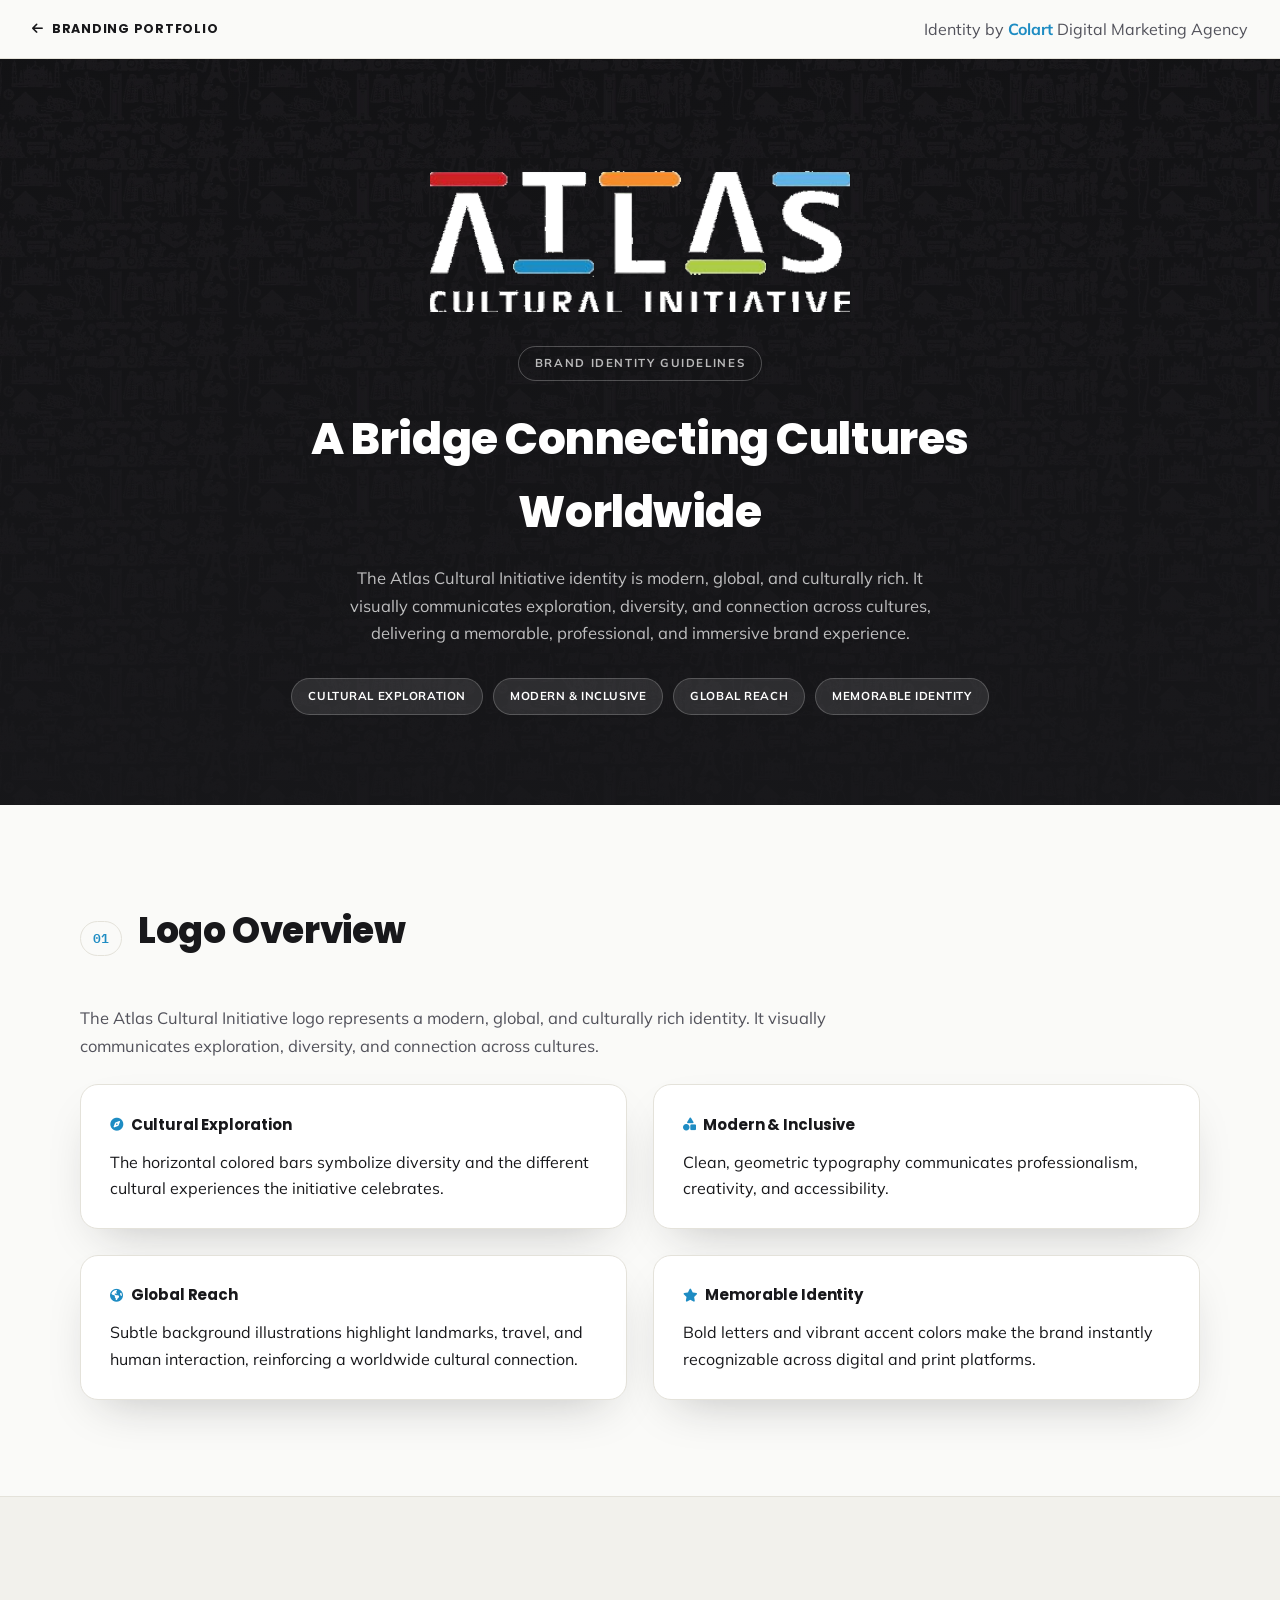
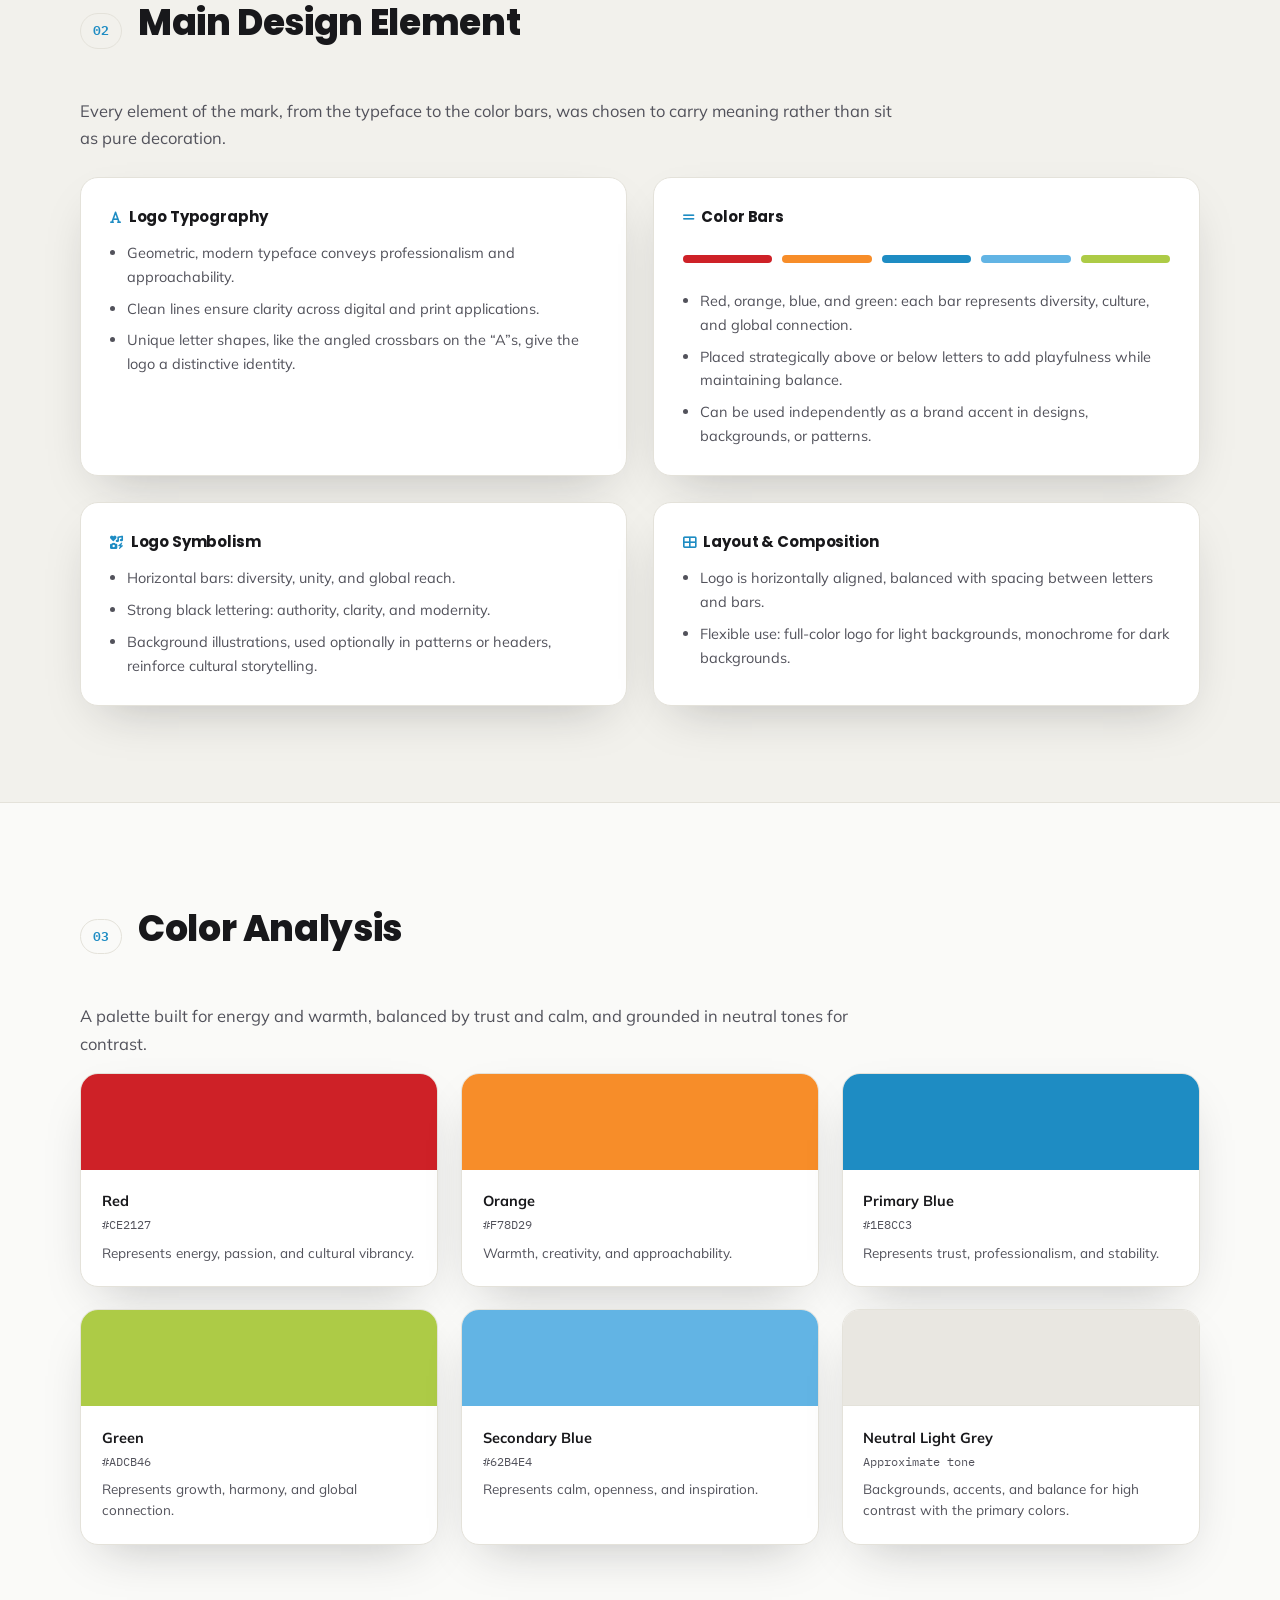
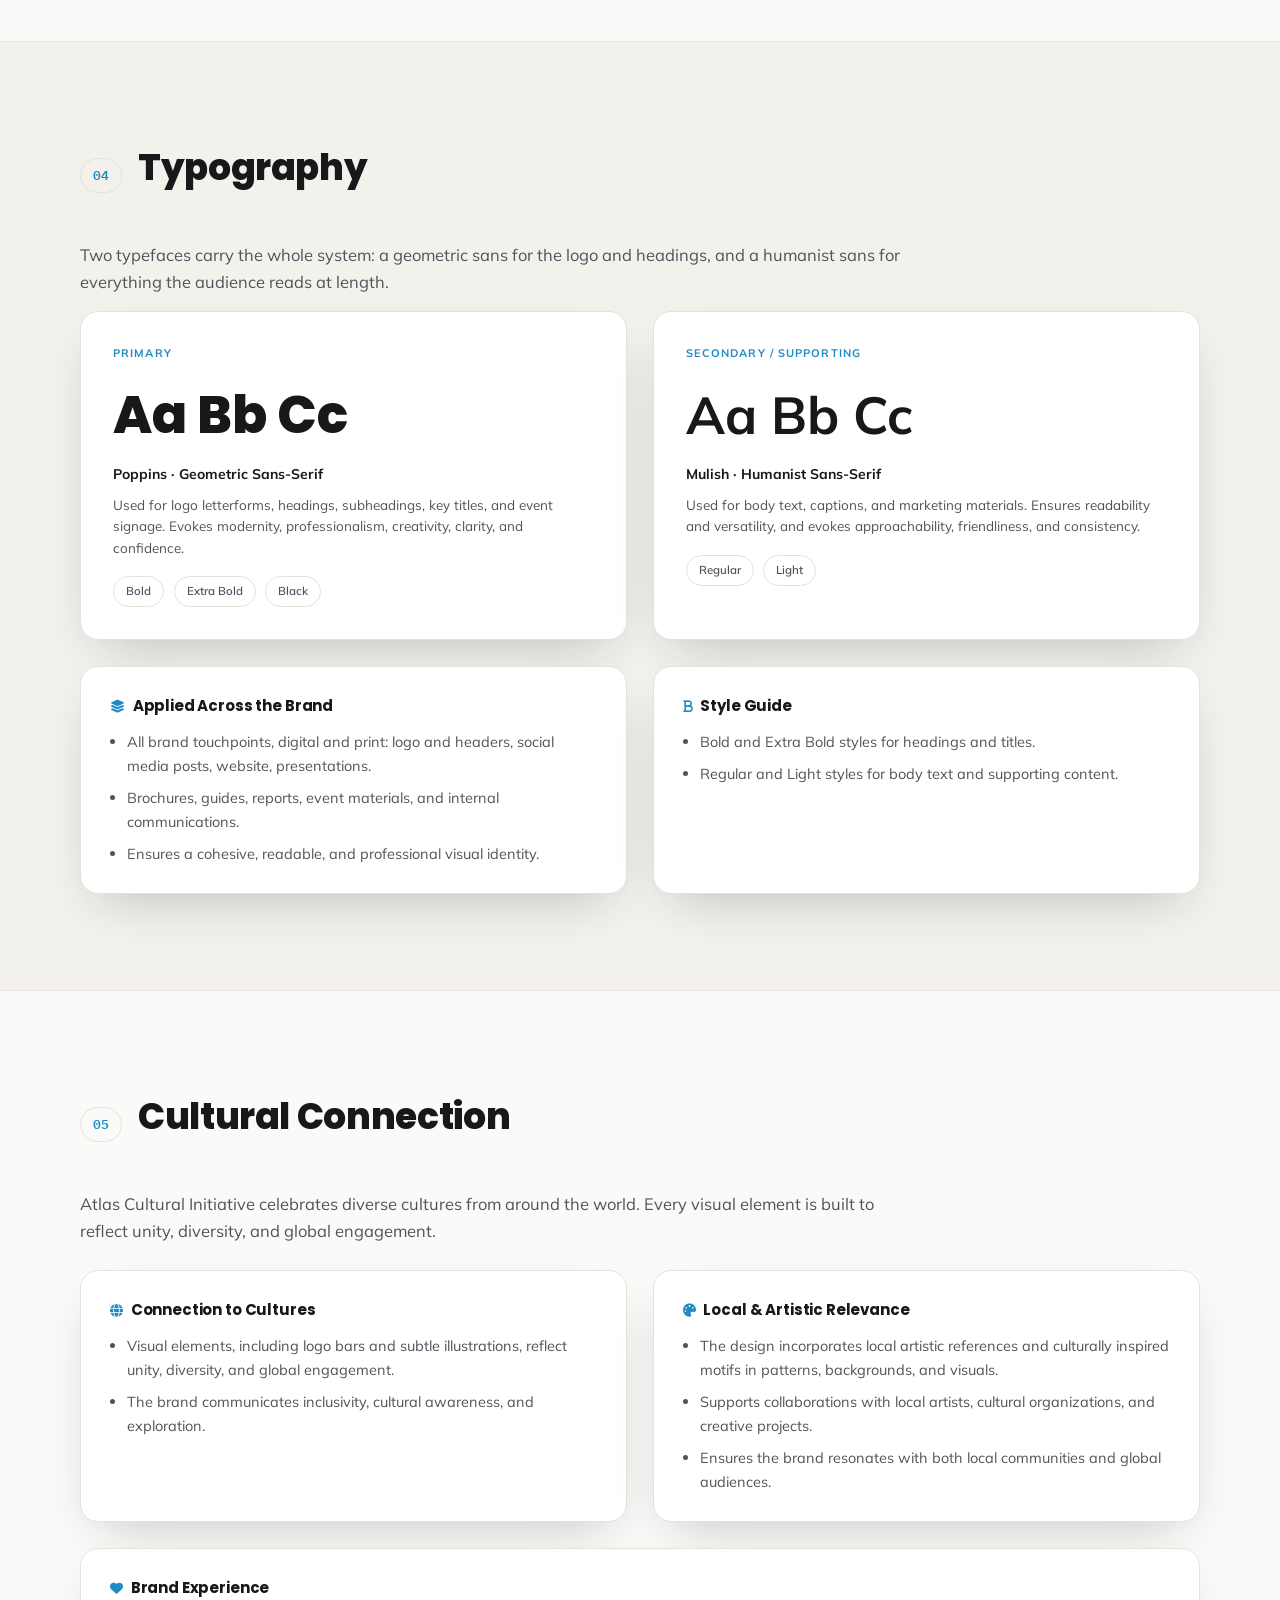
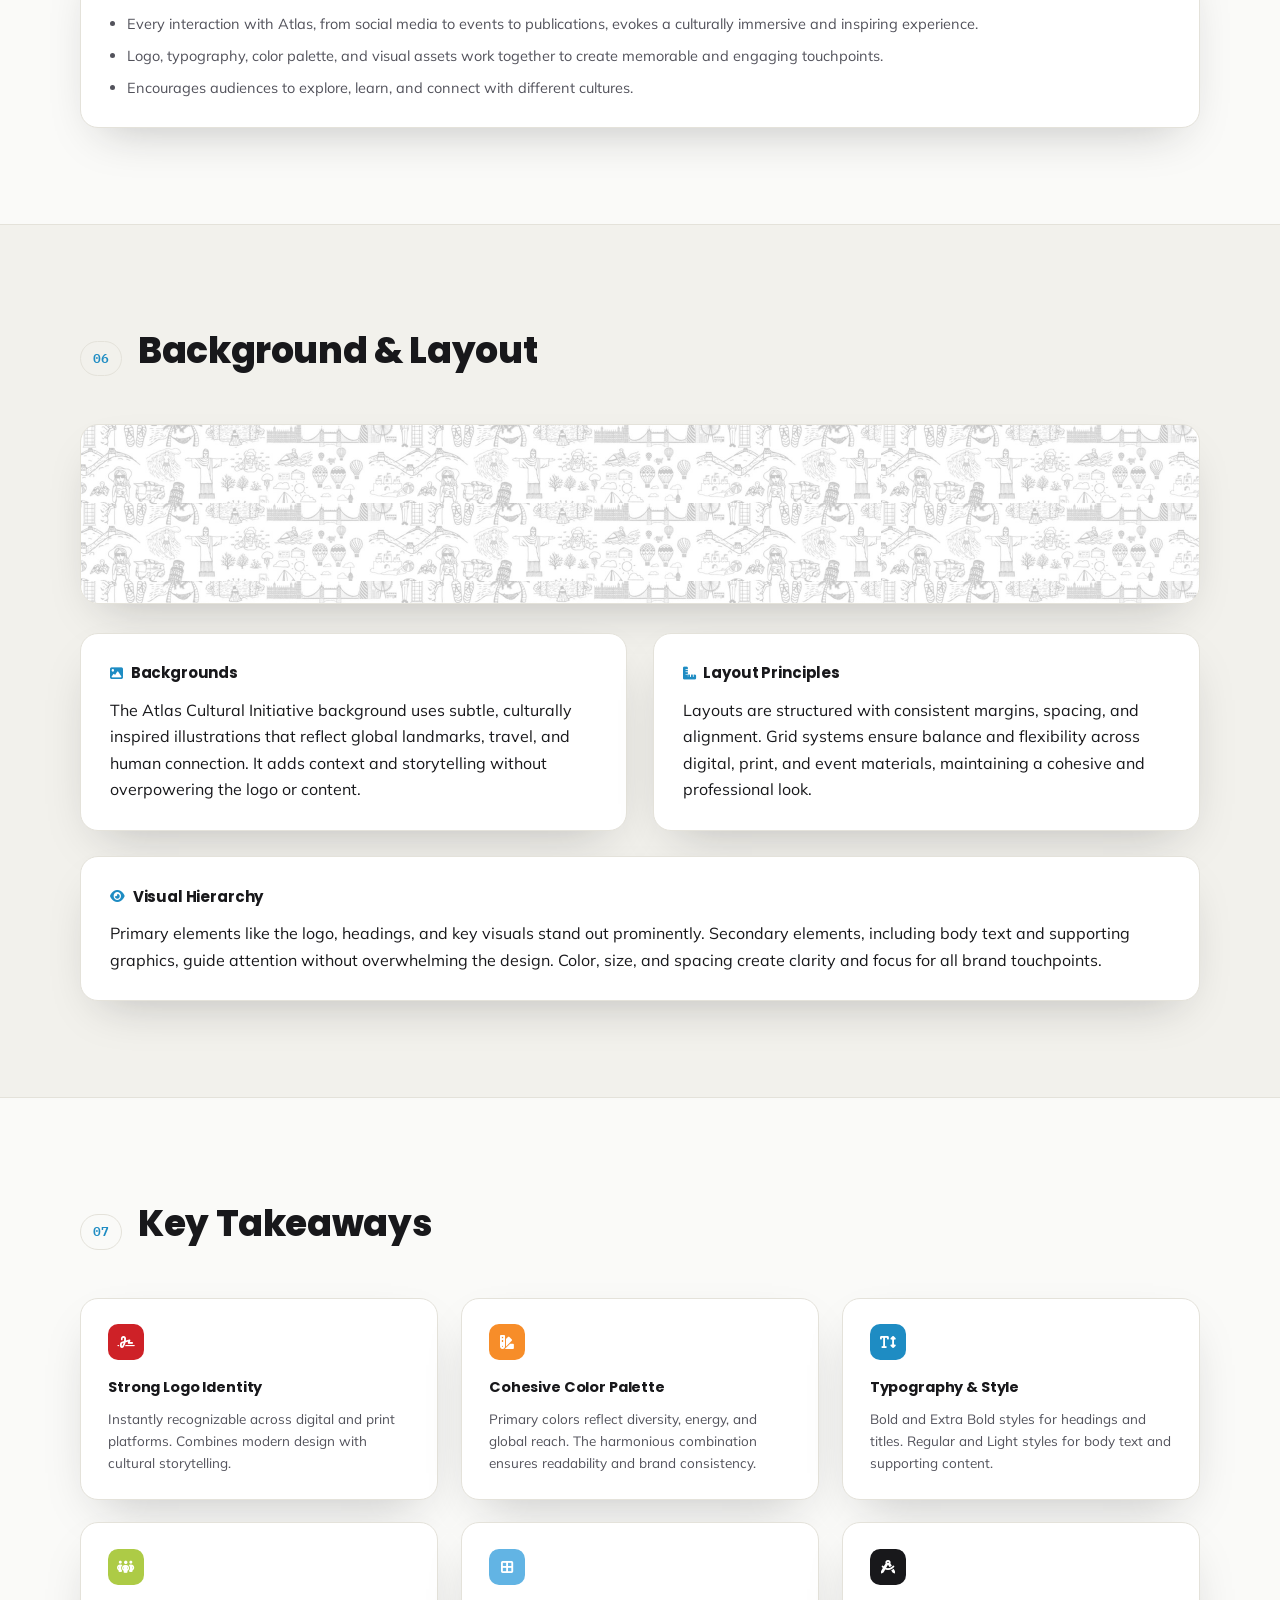
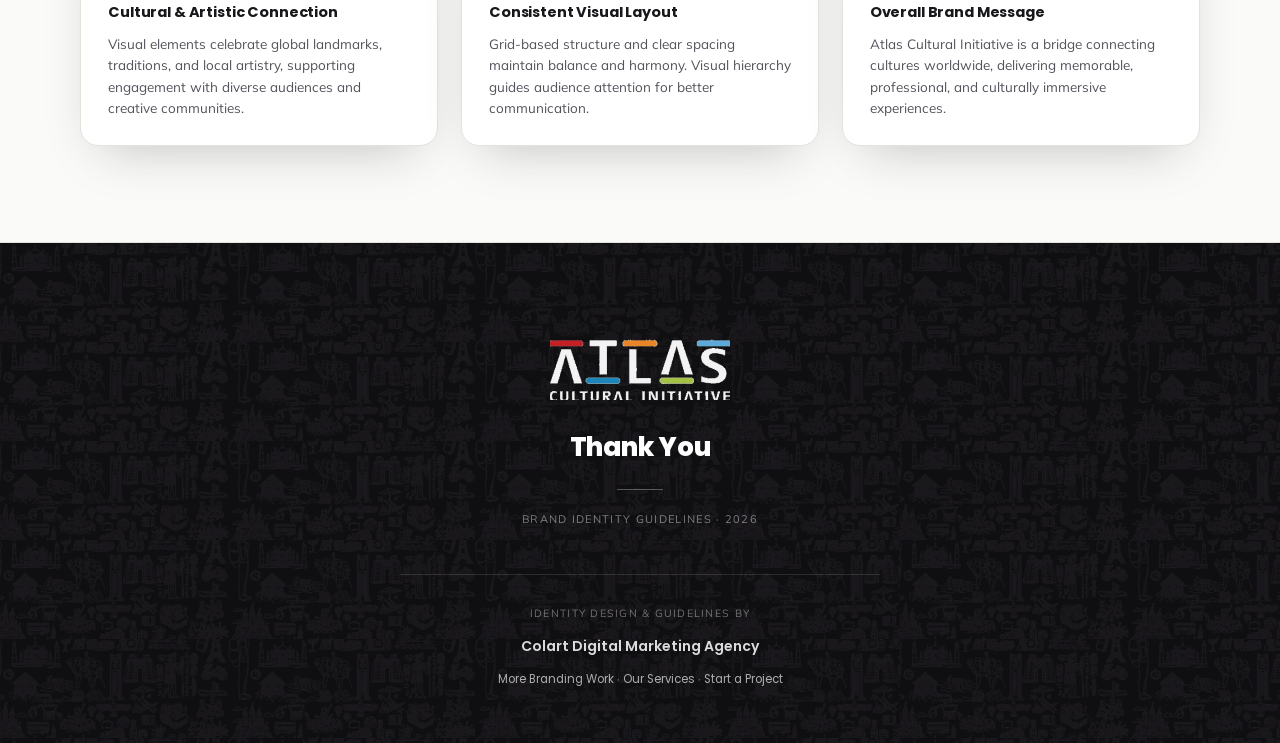
==== commit 9c4862c0: "Update print statement from 'Hello' to 'Goodbye'" ====
--- a/atlasculturalinitiative/index.html
+++ b/atlasculturalinitiative/index.html
@@ -3,182 +3,534 @@
 <head>
 <meta charset="UTF-8">
 <meta name="viewport" content="width=device-width, initial-scale=1.0">
-<title>Atlas Cultural Initiative — Branding by Colart | Coming Soon</title>
-<meta name="description" content="The full brand identity Colart is creating for Atlas Cultural Initiative is coming soon. Explore Colart's branding portfolio.">
+<title>Atlas Cultural Initiative: Brand Identity Guidelines</title>
+<meta name="description" content="Brand identity guidelines for Atlas Cultural Initiative, a global cultural exchange organization. Logo system, color palette, typography, and applications.">
 <link rel="canonical" href="https://branding.colartdigitalmarketingagency.com/atlasculturalinitiative">
 
-<!-- Favicon (Colart mark) -->
 <link rel="icon" type="image/png" href="https://www.colartdigitalmarketingagency.com/assets/images/colart-logo.png">
 <link rel="apple-touch-icon" href="https://www.colartdigitalmarketingagency.com/assets/images/colart-logo.png">
 
-<!-- Open Graph -->
-<meta property="og:title" content="Atlas Cultural Initiative — Branding by Colart">
-<meta property="og:description" content="The full brand identity Colart is creating for Atlas Cultural Initiative is coming soon.">
-<meta property="og:image" content="assets/images/atlasculturalinitiative-badge.png">
+<meta property="og:title" content="Atlas Cultural Initiative: Brand Identity Guidelines">
+<meta property="og:description" content="The full brand identity Colart created for Atlas Cultural Initiative.">
+<meta property="og:image" content="assets/images/atlas-logo.png">
 <meta property="og:type" content="website">
 
-<!-- Fonts -->
 <link rel="preconnect" href="https://fonts.googleapis.com">
 <link rel="preconnect" href="https://fonts.gstatic.com" crossorigin>
-<link href="https://fonts.googleapis.com/css2?family=Lato:ital,wght@0,300;0,400;0,500;0,600;0,700;0,900;1,500;1,700&display=swap" rel="stylesheet">
-
-<!-- Icons -->
+<link href="https://fonts.googleapis.com/css2?family=Poppins:wght@400;500;600;700;800;900&family=Mulish:ital,wght@0,400;0,500;0,600;0,700;1,400&family=IBM+Plex+Mono:wght@400;500;600&display=swap" rel="stylesheet">
 <link rel="stylesheet" href="https://cdnjs.cloudflare.com/ajax/libs/font-awesome/6.5.2/css/all.min.css">
 
-<!-- Colart brand stylesheet -->
-<link rel="stylesheet" href="style.css">
-
 <style>
-  /* ===========================================
-     PAGE-SPECIFIC ADDITIONS — "Coming Soon" template
-     Namespaced "soon-*"; extends style.css tokens only.
-  =========================================== */
-
-  .branding-header-actions { display: flex; align-items: center; gap: 12px; }
-  @media (max-width: 640px) { .branding-header-actions .nav-cta span { display: none; } }
-
-  .soon-hero {
-    position: relative;
-    min-height: 88vh;
-    display: flex;
-    align-items: center;
-    justify-content: center;
-    padding: 150px 24px 90px;
-    background: linear-gradient(135deg, var(--purple) 0%, var(--magenta) 100%);
-    overflow: hidden;
-    text-align: center;
-  }
-  .soon-hero::before {
-    content: "";
-    position: absolute; inset: 0;
-    background:
-      radial-gradient(circle at 12% 18%, rgba(255,255,255,.14), transparent 42%),
-      radial-gradient(circle at 88% 82%, rgba(255,255,255,.10), transparent 46%);
-    pointer-events: none;
-  }
-  .soon-hero-inner { position: relative; z-index: 2; max-width: 640px; margin: 0 auto; }
-
-  .soon-badge {
-    width: 132px;
-    height: 132px;
-    margin: 0 auto 30px;
-    border-radius: 50%;
-    box-shadow: 0 18px 46px rgba(26,20,36,.28), 0 0 0 6px rgba(255,255,255,.14);
-  }
-  .soon-badge img { width: 100%; height: 100%; display: block; border-radius: 50%; }
-
-  .soon-eyebrow {
-    display: inline-flex;
-    align-items: center;
-    gap: 8px;
-    background: rgba(255,255,255,.16);
-    border: 1px solid rgba(255,255,255,.32);
-    color: #fff;
-    font-size: 12px;
-    font-weight: 700;
-    letter-spacing: .09em;
-    text-transform: uppercase;
-    padding: 8px 16px;
-    border-radius: 999px;
-    margin-bottom: 22px;
-  }
-  .soon-eyebrow i { font-size: 10px; }
-
-  .soon-hero h1 {
-    font-family: var(--font-display, inherit);
-    font-size: clamp(32px, 5vw, 48px);
-    font-weight: 800;
-    color: #fff;
-    line-height: 1.15;
-    margin-bottom: 18px;
-  }
-  .soon-hero p {
-    font-size: 17px;
-    line-height: 1.7;
-    color: rgba(255,255,255,.86);
-    max-width: 520px;
-    margin: 0 auto 34px;
-  }
-
-  .soon-buttons { display: flex; flex-wrap: wrap; justify-content: center; gap: 14px; }
-  .soon-buttons .btn-primary { background: #fff; color: var(--purple); }
-  .soon-buttons .btn-primary:hover { background: rgba(255,255,255,.9); }
-  .soon-buttons .btn-ghost { border-color: rgba(255,255,255,.5); color: #fff; }
-  .soon-buttons .btn-ghost:hover { background: rgba(255,255,255,.12); border-color: #fff; }
-
-  .soon-notify {
-    margin-top: 44px;
-    padding-top: 30px;
-    border-top: 1px solid rgba(255,255,255,.24);
-    font-size: 13.5px;
-    color: rgba(255,255,255,.78);
-  }
-  .soon-notify a { color: #fff; font-weight: 700; text-decoration: underline; text-underline-offset: 3px; }
-
-  .branding-footer { text-align: center; }
-  .branding-footer img { height: 42px; margin: 0 auto 14px; }
-  .branding-footer .foot-tagline { margin-bottom: 6px; }
+  :root{
+    --ink:#18181B;
+    --ink-soft:#52525B;
+    --paper:#FAFAF8;
+    --paper-alt:#F2F1EC;
+    --line:#E4E2DA;
+    --red:#CE2127;
+    --orange:#F78D29;
+    --blue:#1E8CC3;
+    --skyblue:#62B4E4;
+    --green:#ADCB46;
+    --grey:#E9E7E1;
+    --font-display:'Poppins', system-ui, sans-serif;
+    --font-body:'Mulish', system-ui, sans-serif;
+    --font-mono:'IBM Plex Mono', ui-monospace, monospace;
+    --shadow: 0 20px 50px -22px rgba(24,24,27,.28);
+  }
+  *{box-sizing:border-box;}
+  html{scroll-behavior:smooth;}
+  @media (prefers-reduced-motion: reduce){ html{scroll-behavior:auto;} }
+  body{
+    margin:0; background:var(--paper); color:var(--ink);
+    font-family:var(--font-body); font-size:16px; line-height:1.65;
+    -webkit-font-smoothing:antialiased;
+  }
+  img{max-width:100%; display:block;}
+  a{color:inherit;}
+  h1,h2,h3,h4{font-family:var(--font-display); margin:0; letter-spacing:-.01em;}
+  p{margin:0;}
+  .container{max-width:74rem; margin:0 auto; padding:0 2rem;}
+  @media (max-width:700px){ .container{padding:0 1.3rem;} }
+
+  /* ---------- utility bar (matches the Joseph Farah / Glow Bites / Healthy Little Me pattern) ---------- */
+  .atlas-utility{
+    position:sticky; top:0; z-index:60;
+    display:flex; align-items:center; justify-content:space-between;
+    padding:16px 32px;
+    background:rgba(250,250,248,.9);
+    backdrop-filter:blur(14px); -webkit-backdrop-filter:blur(14px);
+    border-bottom:1px solid var(--line);
+  }
+  .atlas-utility a{
+    display:inline-flex; align-items:center; gap:8px;
+    font-family:var(--font-display); font-size:12.5px; font-weight:700;
+    letter-spacing:.06em; text-transform:uppercase; color:var(--ink);
+    text-decoration:none; transition:opacity .3s;
+  }
+  .atlas-utility a:hover{opacity:.55;}
+  .atlas-utility .atlas-credit{font-family:var(--font-body); font-weight:400; color:var(--ink-soft); text-transform:none; letter-spacing:0;}
+  .atlas-utility .atlas-credit strong{color:var(--blue); font-weight:700;}
+  @media (max-width:700px){ .atlas-utility{padding:14px 20px;} .atlas-utility .hide-sm{display:none;} }
+
+  /* ---------- hero ---------- */
+  .atlas-hero{
+    position:relative; overflow:hidden;
+    background:var(--ink);
+    padding:110px 32px 90px;
+    text-align:center;
+  }
+  .atlas-hero::before{
+    content:""; position:absolute; inset:0;
+    background-image:url('assets/images/atlas-pattern-dark.jpg');
+    background-size:900px auto; background-repeat:repeat;
+    opacity:.5;
+  }
+  .atlas-hero::after{
+    content:""; position:absolute; inset:0;
+    background:linear-gradient(180deg, rgba(24,24,27,.55) 0%, rgba(24,24,27,.88) 100%);
+  }
+  .atlas-hero-inner{position:relative; z-index:2; max-width:46rem; margin:0 auto;}
+  .atlas-hero-logo{width:min(420px, 80vw); margin:0 auto 34px;}
+  .atlas-eyebrow{
+    display:inline-flex; align-items:center; gap:8px;
+    font-size:11.5px; font-weight:700; letter-spacing:.14em; text-transform:uppercase;
+    color:rgba(255,255,255,.7);
+    border:1px solid rgba(255,255,255,.25); border-radius:999px;
+    padding:7px 16px; margin-bottom:22px;
+  }
+  .atlas-hero h1{color:#fff; font-size:clamp(30px,4.4vw,44px); font-weight:800; margin-bottom:16px;}
+  .atlas-hero p{color:rgba(255,255,255,.72); font-size:16.5px; max-width:38rem; margin:0 auto;}
+  .atlas-pills{display:flex; flex-wrap:wrap; gap:10px; justify-content:center; margin-top:32px;}
+  .atlas-pill{
+    font-size:11.5px; font-weight:700; letter-spacing:.05em; text-transform:uppercase;
+    color:#fff; background:rgba(255,255,255,.1); border:1px solid rgba(255,255,255,.2);
+    padding:8px 16px; border-radius:999px;
+  }
+
+  /* ---------- section shell ---------- */
+  section.chapter{padding:96px 0; border-bottom:1px solid var(--line);}
+  section.chapter.alt{background:var(--paper-alt);}
+  @media (max-width:700px){ section.chapter{padding:64px 0;} }
+  .chapter-head{display:flex; align-items:baseline; gap:16px; margin-bottom:44px;}
+  .chapter-head .num{
+    font-family:var(--font-mono); font-size:13px; font-weight:600; color:var(--blue);
+    border:1px solid var(--line); border-radius:999px; padding:6px 12px; flex-shrink:0;
+  }
+  .chapter-head h2{font-size:clamp(26px,3.4vw,36px); font-weight:800;}
+  .chapter-lede{font-size:16.5px; color:var(--ink-soft); max-width:52rem; margin-bottom:16px;}
+
+  .sub-grid{display:grid; grid-template-columns:repeat(2,1fr); gap:1.6rem; margin-top:1.6rem;}
+  @media (max-width:760px){ .sub-grid{grid-template-columns:1fr;} }
+  .sub-card{
+    background:#fff; border:1px solid var(--line); border-radius:18px;
+    padding:1.7rem 1.8rem; box-shadow:var(--shadow);
+  }
+  .sub-card h3{font-size:15px; font-weight:700; margin-bottom:.7rem; display:flex; align-items:center; gap:.5rem;}
+  .sub-card h3 i{color:var(--blue); font-size:13px;}
+  .sub-card ul{margin:0; padding-left:1.1rem; color:var(--ink-soft); font-size:14.5px;}
+  .sub-card li{margin-bottom:.5rem;}
+  .sub-card li:last-child{margin-bottom:0;}
+
+  /* ---------- color analysis ---------- */
+  .swatch-grid{display:grid; grid-template-columns:repeat(3,1fr); gap:1.4rem;}
+  @media (max-width:900px){ .swatch-grid{grid-template-columns:repeat(2,1fr);} }
+  @media (max-width:560px){ .swatch-grid{grid-template-columns:1fr;} }
+  .swatch{background:#fff; border:1px solid var(--line); border-radius:18px; overflow:hidden; box-shadow:var(--shadow);}
+  .swatch-chip{height:96px;}
+  .swatch-body{padding:1.2rem 1.3rem 1.4rem;}
+  .swatch-body .name{font-weight:700; font-size:14.5px; margin-bottom:2px;}
+  .swatch-body .hex{font-family:var(--font-mono); font-size:12px; color:var(--ink-soft); margin-bottom:8px;}
+  .swatch-body p{font-size:13.5px; color:var(--ink-soft); line-height:1.55;}
+
+  /* ---------- typography ---------- */
+  .type-grid{display:grid; grid-template-columns:1fr 1fr; gap:1.6rem;}
+  @media (max-width:760px){ .type-grid{grid-template-columns:1fr;} }
+  .type-card{background:#fff; border:1px solid var(--line); border-radius:18px; padding:2rem; box-shadow:var(--shadow);}
+  .type-card .tag{
+    font-size:11px; font-weight:700; letter-spacing:.1em; text-transform:uppercase;
+    color:var(--blue); margin-bottom:.6rem;
+  }
+  .type-card .specimen{font-family:var(--font-display); font-weight:800; font-size:clamp(34px,5vw,52px); margin-bottom:.3rem;}
+  .type-card.secondary .specimen{font-family:var(--font-body); font-weight:700;}
+  .type-card .fname{font-size:14px; font-weight:700; color:var(--ink); margin-bottom:.5rem;}
+  .type-card p{font-size:13.5px; color:var(--ink-soft); line-height:1.6;}
+  .weight-row{display:flex; flex-wrap:wrap; gap:.6rem; margin-top:1.1rem;}
+  .weight-pill{font-size:11.5px; font-weight:600; color:var(--ink-soft); border:1px solid var(--line); border-radius:999px; padding:5px 12px;}
+
+  /* ---------- bars strip demo ---------- */
+  .bars-demo{display:flex; gap:10px; margin:1.6rem 0;}
+  .bars-demo span{height:8px; flex:1; border-radius:999px;}
+  .bars-demo .b1{background:var(--red);}
+  .bars-demo .b2{background:var(--orange);}
+  .bars-demo .b3{background:var(--blue);}
+  .bars-demo .b4{background:var(--skyblue);}
+  .bars-demo .b5{background:var(--green);}
+
+  /* ---------- background & layout ---------- */
+  .pattern-tile{
+    border-radius:18px; overflow:hidden; border:1px solid var(--line); box-shadow:var(--shadow);
+    height:180px; background-image:url('assets/images/atlas-pattern-light.jpg');
+    background-size:800px auto; background-repeat:repeat;
+    margin-bottom:1.8rem;
+  }
+
+  /* ---------- key takeaways ---------- */
+  .takeaway-grid{display:grid; grid-template-columns:repeat(3,1fr); gap:1.4rem;}
+  @media (max-width:900px){ .takeaway-grid{grid-template-columns:repeat(2,1fr);} }
+  @media (max-width:600px){ .takeaway-grid{grid-template-columns:1fr;} }
+  .takeaway{background:#fff; border:1px solid var(--line); border-radius:18px; padding:1.6rem 1.7rem; box-shadow:var(--shadow);}
+  .takeaway .dot{width:36px; height:36px; border-radius:10px; display:flex; align-items:center; justify-content:center; margin-bottom:1rem; color:#fff; font-size:14px;}
+  .takeaway h3{font-size:14.5px; font-weight:700; margin-bottom:.5rem;}
+  .takeaway p{font-size:13.5px; color:var(--ink-soft); line-height:1.6;}
+
+  /* ---------- closing (matches the Joseph Farah / Glow Bites / Healthy Little Me pattern) ---------- */
+  footer.atlas-closing{
+    background:var(--ink); padding:96px 32px 54px; text-align:center; position:relative; overflow:hidden;
+  }
+  footer.atlas-closing::before{
+    content:""; position:absolute; inset:0;
+    background-image:url('assets/images/atlas-pattern-dark.jpg');
+    background-size:900px auto; background-repeat:repeat; opacity:.35;
+  }
+  footer.atlas-closing > *{position:relative; z-index:2;}
+  footer.atlas-closing img.mark{width:180px; margin:0 auto 26px; opacity:.95;}
+  footer.atlas-closing h2{font-weight:800; font-size:26px; color:#fff; margin-bottom:6px;}
+  .foot-rule{width:46px; height:1px; margin:20px auto; background:rgba(255,255,255,.3);}
+  .foot-meta{font-size:11px; letter-spacing:.12em; text-transform:uppercase; color:rgba(255,255,255,.45); margin-bottom:46px;}
+  .foot-credit{border-top:1px solid rgba(255,255,255,.12); padding-top:30px; max-width:30rem; margin:0 auto;}
+  .foot-credit p{font-size:10.5px; letter-spacing:.12em; text-transform:uppercase; color:rgba(255,255,255,.4); margin-bottom:10px;}
+  .foot-credit a{color:rgba(255,255,255,.85); font-weight:600; font-size:14px; font-family:var(--font-display); text-decoration:none;}
+  .foot-links{margin-top:12px; font-size:11.5px; color:rgba(255,255,255,.45);}
+  .foot-links a{color:rgba(255,255,255,.65); font-weight:400; font-size:11.5px; text-decoration:none;}
+  .foot-links a:hover{color:#fff;}
 </style>
 </head>
 <body>
 
-<header>
-  <a href="https://www.colartdigitalmarketingagency.com/" class="logo" aria-label="Colart Digital Marketing Agency — home">
-    <img src="https://www.colartdigitalmarketingagency.com/assets/images/colart-logo.png" alt="Colart Digital Marketing Agency">
-  </a>
-  <div class="branding-header-actions">
-    <a href="https://branding.colartdigitalmarketingagency.com/" class="nav-cta">
-      <i class="fa-solid fa-arrow-left"></i><span>Back to Branding Hub</span>
-    </a>
-  </div>
-</header>
-
-<main>
-
-  <!-- ===========================================
-       COMING SOON — Atlas Cultural Initiative
-  =========================================== -->
-  <section class="soon-hero">
-    <div class="soon-hero-inner">
-      <div class="soon-badge">
-        <img src="assets/images/atlasculturalinitiative-badge.png" alt="Atlas Cultural Initiative monogram">
-      </div>
-      <span class="soon-eyebrow"><i class="fa-solid fa-pen-nib"></i> By Colart · Branding · Coming Soon</span>
-      <h1>The Atlas Cultural Initiative Identity Is Being Crafted.</h1>
-      <p>A considered, heritage-rooted identity for a cultural organization with a regional voice. The full brand guidelines — logo system, color palette, typography and applications — will be showcased here soon.</p>
-      <div class="soon-buttons">
-        <a href="https://branding.colartdigitalmarketingagency.com/" class="btn-primary">
-          <i class="fa-solid fa-arrow-left arrow"></i> Back to Branding Hub
-        </a>
-        <a href="https://www.colartdigitalmarketingagency.com/services/" class="btn-ghost">
-          <i class="fa-solid fa-list-check"></i> Discover Colart's Services
-        </a>
-      </div>
-      <p class="soon-notify">
-        Want to see more brand work in the meantime? <a href="https://branding.colartdigitalmarketingagency.com/josephfarah">View the Joseph Farah brand guidelines &rarr;</a>
-      </p>
-    </div>
-  </section>
-
-</main>
-
-<footer>
-  <div class="foot-top branding-footer" style="grid-template-columns: 1fr; padding-bottom: 26px;">
-    <div class="foot-brand" style="margin: 0 auto;">
-      <img src="https://www.colartdigitalmarketingagency.com/assets/images/colart-logo.png" alt="Colart Digital Marketing Agency">
-      <p class="foot-tagline">We Create. You Grow.</p>
-      <p class="foot-desc" style="margin: 0 auto;">Branding, web and digital marketing for growing brands across Lebanon, the GCC and beyond.</p>
-    </div>
-  </div>
-  <div class="foot-bottom">
-    &copy; <span id="year"></span> Colart Digital Marketing Agency. All rights reserved. ·
-    <a href="https://www.colartdigitalmarketingagency.com/">colartdigitalmarketingagency.com</a>
+<div class="atlas-utility">
+  <a href="https://branding.colartdigitalmarketingagency.com/"><i class="fa-solid fa-arrow-left"></i> Branding Portfolio</a>
+  <span class="atlas-credit hide-sm">Identity by <strong>Colart</strong> Digital Marketing Agency</span>
+</div>
+
+<!-- ===========================================
+     HERO
+=========================================== -->
+<section class="atlas-hero">
+  <div class="atlas-hero-inner">
+    <img class="atlas-hero-logo" src="assets/images/atlas-logo-white.png" alt="Atlas Cultural Initiative">
+    <span class="atlas-eyebrow">Brand Identity Guidelines</span>
+    <h1>A Bridge Connecting Cultures Worldwide</h1>
+    <p>The Atlas Cultural Initiative identity is modern, global, and culturally rich. It visually communicates exploration, diversity, and connection across cultures, delivering a memorable, professional, and immersive brand experience.</p>
+    <div class="atlas-pills">
+      <span class="atlas-pill">Cultural Exploration</span>
+      <span class="atlas-pill">Modern &amp; Inclusive</span>
+      <span class="atlas-pill">Global Reach</span>
+      <span class="atlas-pill">Memorable Identity</span>
+    </div>
+  </div>
+</section>
+
+<!-- ===========================================
+     01 LOGO OVERVIEW
+=========================================== -->
+<section class="chapter" id="overview">
+  <div class="container">
+    <div class="chapter-head"><span class="num">01</span><h2>Logo Overview</h2></div>
+    <p class="chapter-lede">The Atlas Cultural Initiative logo represents a modern, global, and culturally rich identity. It visually communicates exploration, diversity, and connection across cultures.</p>
+    <div class="sub-grid">
+      <div class="sub-card">
+        <h3><i class="fa-solid fa-compass"></i> Cultural Exploration</h3>
+        <p>The horizontal colored bars symbolize diversity and the different cultural experiences the initiative celebrates.</p>
+      </div>
+      <div class="sub-card">
+        <h3><i class="fa-solid fa-shapes"></i> Modern &amp; Inclusive</h3>
+        <p>Clean, geometric typography communicates professionalism, creativity, and accessibility.</p>
+      </div>
+      <div class="sub-card">
+        <h3><i class="fa-solid fa-earth-americas"></i> Global Reach</h3>
+        <p>Subtle background illustrations highlight landmarks, travel, and human interaction, reinforcing a worldwide cultural connection.</p>
+      </div>
+      <div class="sub-card">
+        <h3><i class="fa-solid fa-star"></i> Memorable Identity</h3>
+        <p>Bold letters and vibrant accent colors make the brand instantly recognizable across digital and print platforms.</p>
+      </div>
+    </div>
+  </div>
+</section>
+
+<!-- ===========================================
+     02 MAIN DESIGN ELEMENT
+=========================================== -->
+<section class="chapter alt" id="design-element">
+  <div class="container">
+    <div class="chapter-head"><span class="num">02</span><h2>Main Design Element</h2></div>
+    <p class="chapter-lede">Every element of the mark, from the typeface to the color bars, was chosen to carry meaning rather than sit as pure decoration.</p>
+    <div class="sub-grid">
+      <div class="sub-card">
+        <h3><i class="fa-solid fa-font"></i> Logo Typography</h3>
+        <ul>
+          <li>Geometric, modern typeface conveys professionalism and approachability.</li>
+          <li>Clean lines ensure clarity across digital and print applications.</li>
+          <li>Unique letter shapes, like the angled crossbars on the &ldquo;A&rdquo;s, give the logo a distinctive identity.</li>
+        </ul>
+      </div>
+      <div class="sub-card">
+        <h3><i class="fa-solid fa-grip-lines"></i> Color Bars</h3>
+        <div class="bars-demo"><span class="b1"></span><span class="b2"></span><span class="b3"></span><span class="b4"></span><span class="b5"></span></div>
+        <ul>
+          <li>Red, orange, blue, and green: each bar represents diversity, culture, and global connection.</li>
+          <li>Placed strategically above or below letters to add playfulness while maintaining balance.</li>
+          <li>Can be used independently as a brand accent in designs, backgrounds, or patterns.</li>
+        </ul>
+      </div>
+      <div class="sub-card">
+        <h3><i class="fa-solid fa-icons"></i> Logo Symbolism</h3>
+        <ul>
+          <li>Horizontal bars: diversity, unity, and global reach.</li>
+          <li>Strong black lettering: authority, clarity, and modernity.</li>
+          <li>Background illustrations, used optionally in patterns or headers, reinforce cultural storytelling.</li>
+        </ul>
+      </div>
+      <div class="sub-card">
+        <h3><i class="fa-solid fa-table-cells-large"></i> Layout &amp; Composition</h3>
+        <ul>
+          <li>Logo is horizontally aligned, balanced with spacing between letters and bars.</li>
+          <li>Flexible use: full-color logo for light backgrounds, monochrome for dark backgrounds.</li>
+        </ul>
+      </div>
+    </div>
+  </div>
+</section>
+
+<!-- ===========================================
+     03 COLOR ANALYSIS
+=========================================== -->
+<section class="chapter" id="colors">
+  <div class="container">
+    <div class="chapter-head"><span class="num">03</span><h2>Color Analysis</h2></div>
+    <p class="chapter-lede">A palette built for energy and warmth, balanced by trust and calm, and grounded in neutral tones for contrast.</p>
+    <div class="swatch-grid">
+      <div class="swatch">
+        <div class="swatch-chip" style="background:var(--red);"></div>
+        <div class="swatch-body">
+          <div class="name">Red</div>
+          <div class="hex">#CE2127</div>
+          <p>Represents energy, passion, and cultural vibrancy.</p>
+        </div>
+      </div>
+      <div class="swatch">
+        <div class="swatch-chip" style="background:var(--orange);"></div>
+        <div class="swatch-body">
+          <div class="name">Orange</div>
+          <div class="hex">#F78D29</div>
+          <p>Warmth, creativity, and approachability.</p>
+        </div>
+      </div>
+      <div class="swatch">
+        <div class="swatch-chip" style="background:var(--blue);"></div>
+        <div class="swatch-body">
+          <div class="name">Primary Blue</div>
+          <div class="hex">#1E8CC3</div>
+          <p>Represents trust, professionalism, and stability.</p>
+        </div>
+      </div>
+      <div class="swatch">
+        <div class="swatch-chip" style="background:var(--green);"></div>
+        <div class="swatch-body">
+          <div class="name">Green</div>
+          <div class="hex">#ADCB46</div>
+          <p>Represents growth, harmony, and global connection.</p>
+        </div>
+      </div>
+      <div class="swatch">
+        <div class="swatch-chip" style="background:var(--skyblue);"></div>
+        <div class="swatch-body">
+          <div class="name">Secondary Blue</div>
+          <div class="hex">#62B4E4</div>
+          <p>Represents calm, openness, and inspiration.</p>
+        </div>
+      </div>
+      <div class="swatch">
+        <div class="swatch-chip" style="background:var(--grey); border-bottom:1px solid var(--line);"></div>
+        <div class="swatch-body">
+          <div class="name">Neutral Light Grey</div>
+          <div class="hex">Approximate tone</div>
+          <p>Backgrounds, accents, and balance for high contrast with the primary colors.</p>
+        </div>
+      </div>
+    </div>
+  </div>
+</section>
+
+<!-- ===========================================
+     04 TYPOGRAPHY
+=========================================== -->
+<section class="chapter alt" id="typography">
+  <div class="container">
+    <div class="chapter-head"><span class="num">04</span><h2>Typography</h2></div>
+    <p class="chapter-lede">Two typefaces carry the whole system: a geometric sans for the logo and headings, and a humanist sans for everything the audience reads at length.</p>
+    <div class="type-grid">
+      <div class="type-card">
+        <div class="tag">Primary</div>
+        <div class="specimen">Aa Bb Cc</div>
+        <div class="fname">Poppins &middot; Geometric Sans-Serif</div>
+        <p>Used for logo letterforms, headings, subheadings, key titles, and event signage. Evokes modernity, professionalism, creativity, clarity, and confidence.</p>
+        <div class="weight-row">
+          <span class="weight-pill">Bold</span>
+          <span class="weight-pill">Extra Bold</span>
+          <span class="weight-pill">Black</span>
+        </div>
+      </div>
+      <div class="type-card secondary">
+        <div class="tag">Secondary / Supporting</div>
+        <div class="specimen">Aa Bb Cc</div>
+        <div class="fname">Mulish &middot; Humanist Sans-Serif</div>
+        <p>Used for body text, captions, and marketing materials. Ensures readability and versatility, and evokes approachability, friendliness, and consistency.</p>
+        <div class="weight-row">
+          <span class="weight-pill">Regular</span>
+          <span class="weight-pill">Light</span>
+        </div>
+      </div>
+    </div>
+    <div class="sub-grid" style="margin-top:1.6rem;">
+      <div class="sub-card">
+        <h3><i class="fa-solid fa-layer-group"></i> Applied Across the Brand</h3>
+        <ul>
+          <li>All brand touchpoints, digital and print: logo and headers, social media posts, website, presentations.</li>
+          <li>Brochures, guides, reports, event materials, and internal communications.</li>
+          <li>Ensures a cohesive, readable, and professional visual identity.</li>
+        </ul>
+      </div>
+      <div class="sub-card">
+        <h3><i class="fa-solid fa-bold"></i> Style Guide</h3>
+        <ul>
+          <li>Bold and Extra Bold styles for headings and titles.</li>
+          <li>Regular and Light styles for body text and supporting content.</li>
+        </ul>
+      </div>
+    </div>
+  </div>
+</section>
+
+<!-- ===========================================
+     05 CULTURAL CONNECTION
+=========================================== -->
+<section class="chapter" id="cultural-connection">
+  <div class="container">
+    <div class="chapter-head"><span class="num">05</span><h2>Cultural Connection</h2></div>
+    <p class="chapter-lede">Atlas Cultural Initiative celebrates diverse cultures from around the world. Every visual element is built to reflect unity, diversity, and global engagement.</p>
+    <div class="sub-grid">
+      <div class="sub-card">
+        <h3><i class="fa-solid fa-globe"></i> Connection to Cultures</h3>
+        <ul>
+          <li>Visual elements, including logo bars and subtle illustrations, reflect unity, diversity, and global engagement.</li>
+          <li>The brand communicates inclusivity, cultural awareness, and exploration.</li>
+        </ul>
+      </div>
+      <div class="sub-card">
+        <h3><i class="fa-solid fa-palette"></i> Local &amp; Artistic Relevance</h3>
+        <ul>
+          <li>The design incorporates local artistic references and culturally inspired motifs in patterns, backgrounds, and visuals.</li>
+          <li>Supports collaborations with local artists, cultural organizations, and creative projects.</li>
+          <li>Ensures the brand resonates with both local communities and global audiences.</li>
+        </ul>
+      </div>
+      <div class="sub-card" style="grid-column:1 / -1;">
+        <h3><i class="fa-solid fa-heart"></i> Brand Experience</h3>
+        <ul>
+          <li>Every interaction with Atlas, from social media to events to publications, evokes a culturally immersive and inspiring experience.</li>
+          <li>Logo, typography, color palette, and visual assets work together to create memorable and engaging touchpoints.</li>
+          <li>Encourages audiences to explore, learn, and connect with different cultures.</li>
+        </ul>
+      </div>
+    </div>
+  </div>
+</section>
+
+<!-- ===========================================
+     06 BACKGROUND & LAYOUT
+=========================================== -->
+<section class="chapter alt" id="bg-layout">
+  <div class="container">
+    <div class="chapter-head"><span class="num">06</span><h2>Background &amp; Layout</h2></div>
+    <div class="pattern-tile" role="img" aria-label="Atlas cultural pattern texture of travel and landmark illustrations"></div>
+    <div class="sub-grid">
+      <div class="sub-card">
+        <h3><i class="fa-solid fa-image"></i> Backgrounds</h3>
+        <p>The Atlas Cultural Initiative background uses subtle, culturally inspired illustrations that reflect global landmarks, travel, and human connection. It adds context and storytelling without overpowering the logo or content.</p>
+      </div>
+      <div class="sub-card">
+        <h3><i class="fa-solid fa-ruler-combined"></i> Layout Principles</h3>
+        <p>Layouts are structured with consistent margins, spacing, and alignment. Grid systems ensure balance and flexibility across digital, print, and event materials, maintaining a cohesive and professional look.</p>
+      </div>
+      <div class="sub-card" style="grid-column:1 / -1;">
+        <h3><i class="fa-solid fa-eye"></i> Visual Hierarchy</h3>
+        <p>Primary elements like the logo, headings, and key visuals stand out prominently. Secondary elements, including body text and supporting graphics, guide attention without overwhelming the design. Color, size, and spacing create clarity and focus for all brand touchpoints.</p>
+      </div>
+    </div>
+  </div>
+</section>
+
+<!-- ===========================================
+     07 KEY TAKEAWAYS
+=========================================== -->
+<section class="chapter" id="takeaways">
+  <div class="container">
+    <div class="chapter-head"><span class="num">07</span><h2>Key Takeaways</h2></div>
+    <div class="takeaway-grid">
+      <div class="takeaway">
+        <div class="dot" style="background:var(--red);"><i class="fa-solid fa-signature"></i></div>
+        <h3>Strong Logo Identity</h3>
+        <p>Instantly recognizable across digital and print platforms. Combines modern design with cultural storytelling.</p>
+      </div>
+      <div class="takeaway">
+        <div class="dot" style="background:var(--orange);"><i class="fa-solid fa-swatchbook"></i></div>
+        <h3>Cohesive Color Palette</h3>
+        <p>Primary colors reflect diversity, energy, and global reach. The harmonious combination ensures readability and brand consistency.</p>
+      </div>
+      <div class="takeaway">
+        <div class="dot" style="background:var(--blue);"><i class="fa-solid fa-text-height"></i></div>
+        <h3>Typography &amp; Style</h3>
+        <p>Bold and Extra Bold styles for headings and titles. Regular and Light styles for body text and supporting content.</p>
+      </div>
+      <div class="takeaway">
+        <div class="dot" style="background:var(--green);"><i class="fa-solid fa-people-group"></i></div>
+        <h3>Cultural &amp; Artistic Connection</h3>
+        <p>Visual elements celebrate global landmarks, traditions, and local artistry, supporting engagement with diverse audiences and creative communities.</p>
+      </div>
+      <div class="takeaway">
+        <div class="dot" style="background:var(--skyblue);"><i class="fa-solid fa-border-all"></i></div>
+        <h3>Consistent Visual Layout</h3>
+        <p>Grid-based structure and clear spacing maintain balance and harmony. Visual hierarchy guides audience attention for better communication.</p>
+      </div>
+      <div class="takeaway">
+        <div class="dot" style="background:var(--ink);"><i class="fa-solid fa-compass-drafting"></i></div>
+        <h3>Overall Brand Message</h3>
+        <p>Atlas Cultural Initiative is a bridge connecting cultures worldwide, delivering memorable, professional, and culturally immersive experiences.</p>
+      </div>
+    </div>
+  </div>
+</section>
+
+<!-- ===========================================
+     CLOSING
+=========================================== -->
+<footer class="atlas-closing">
+  <img class="mark" src="assets/images/atlas-logo-white.png" alt="Atlas Cultural Initiative">
+  <h2>Thank You</h2>
+  <div class="foot-rule"></div>
+  <div class="foot-meta">Brand Identity Guidelines &middot; 2026</div>
+  <div class="foot-credit">
+    <p>Identity Design &amp; Guidelines By</p>
+    <a href="https://www.colartdigitalmarketingagency.com/">Colart Digital Marketing Agency</a>
+    <div class="foot-links">
+      <a href="https://branding.colartdigitalmarketingagency.com/">More Branding Work</a> &middot;
+      <a href="https://www.colartdigitalmarketingagency.com/services/">Our Services</a> &middot;
+      <a href="https://www.colartdigitalmarketingagency.com/contact/">Start a Project</a>
+    </div>
   </div>
 </footer>
-
-<script>
-  document.getElementById('year').textContent = new Date().getFullYear();
-</script>
 
 </body>
 </html>
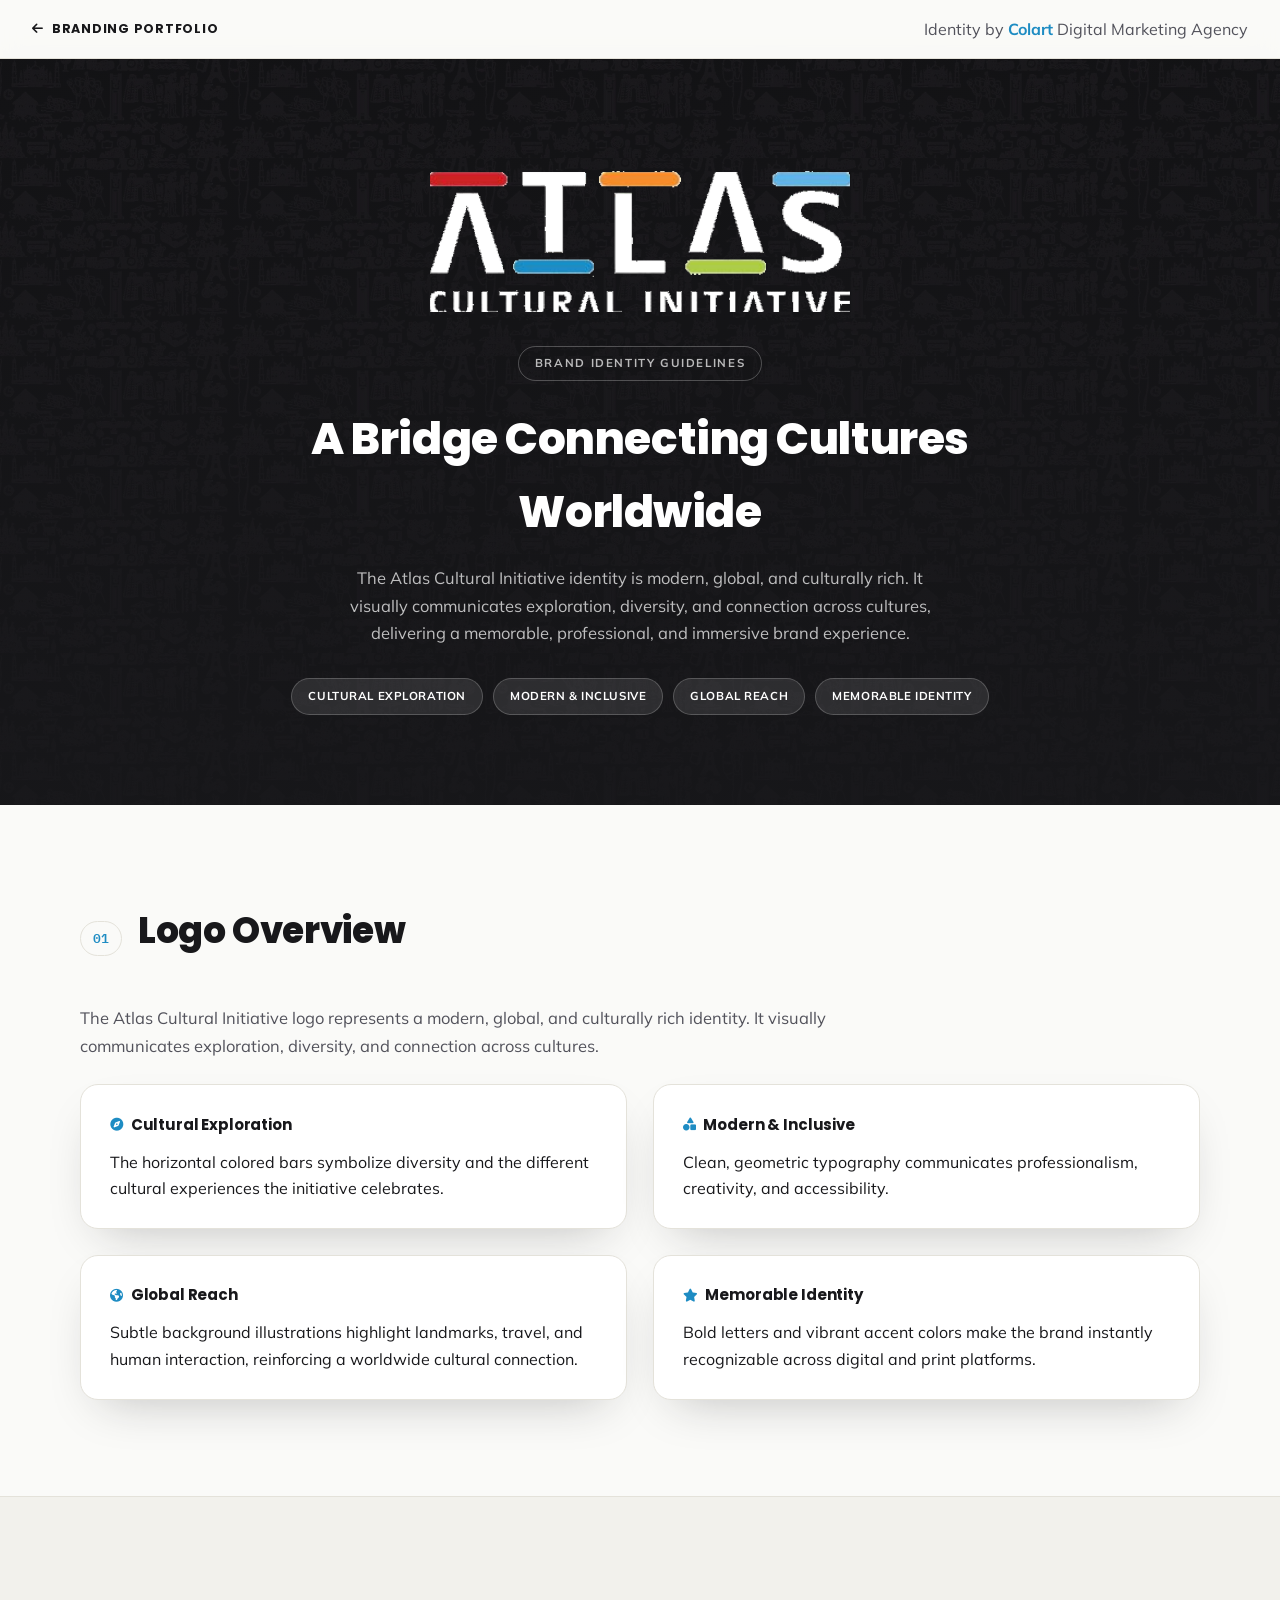
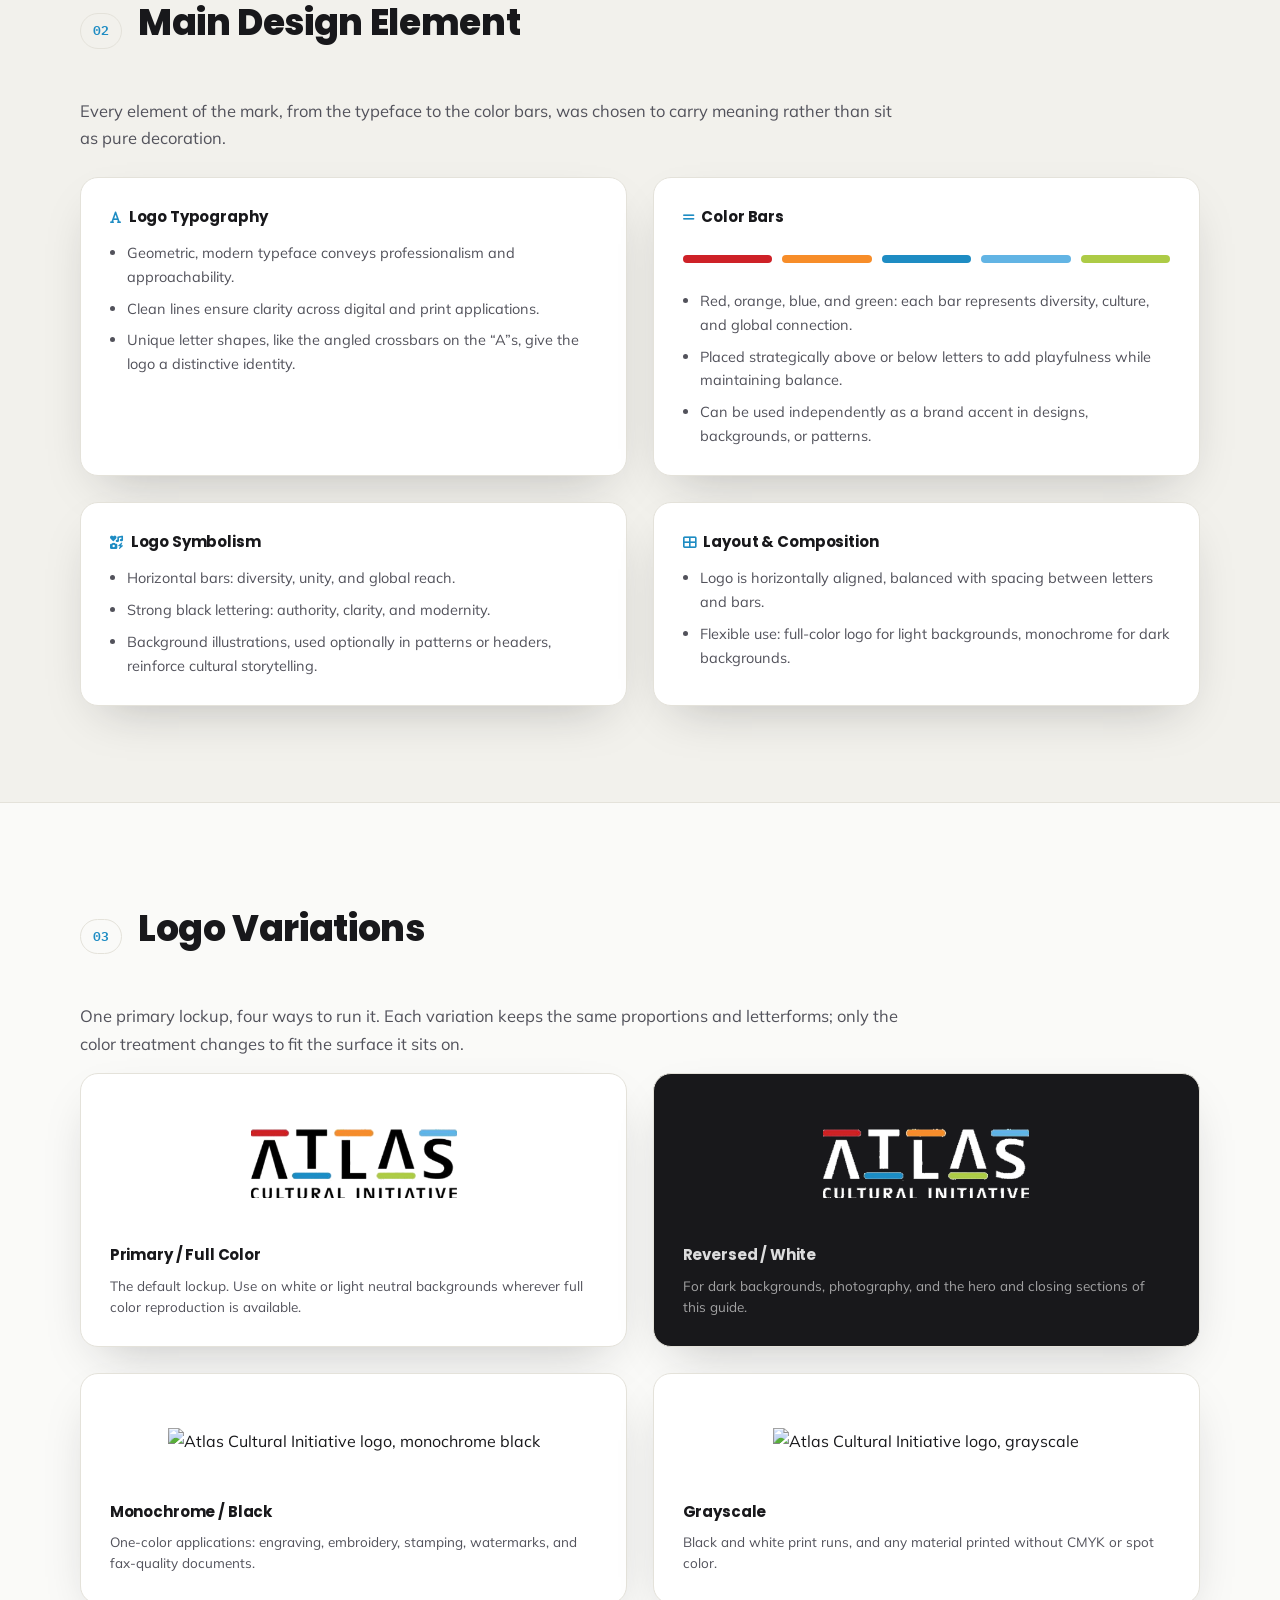
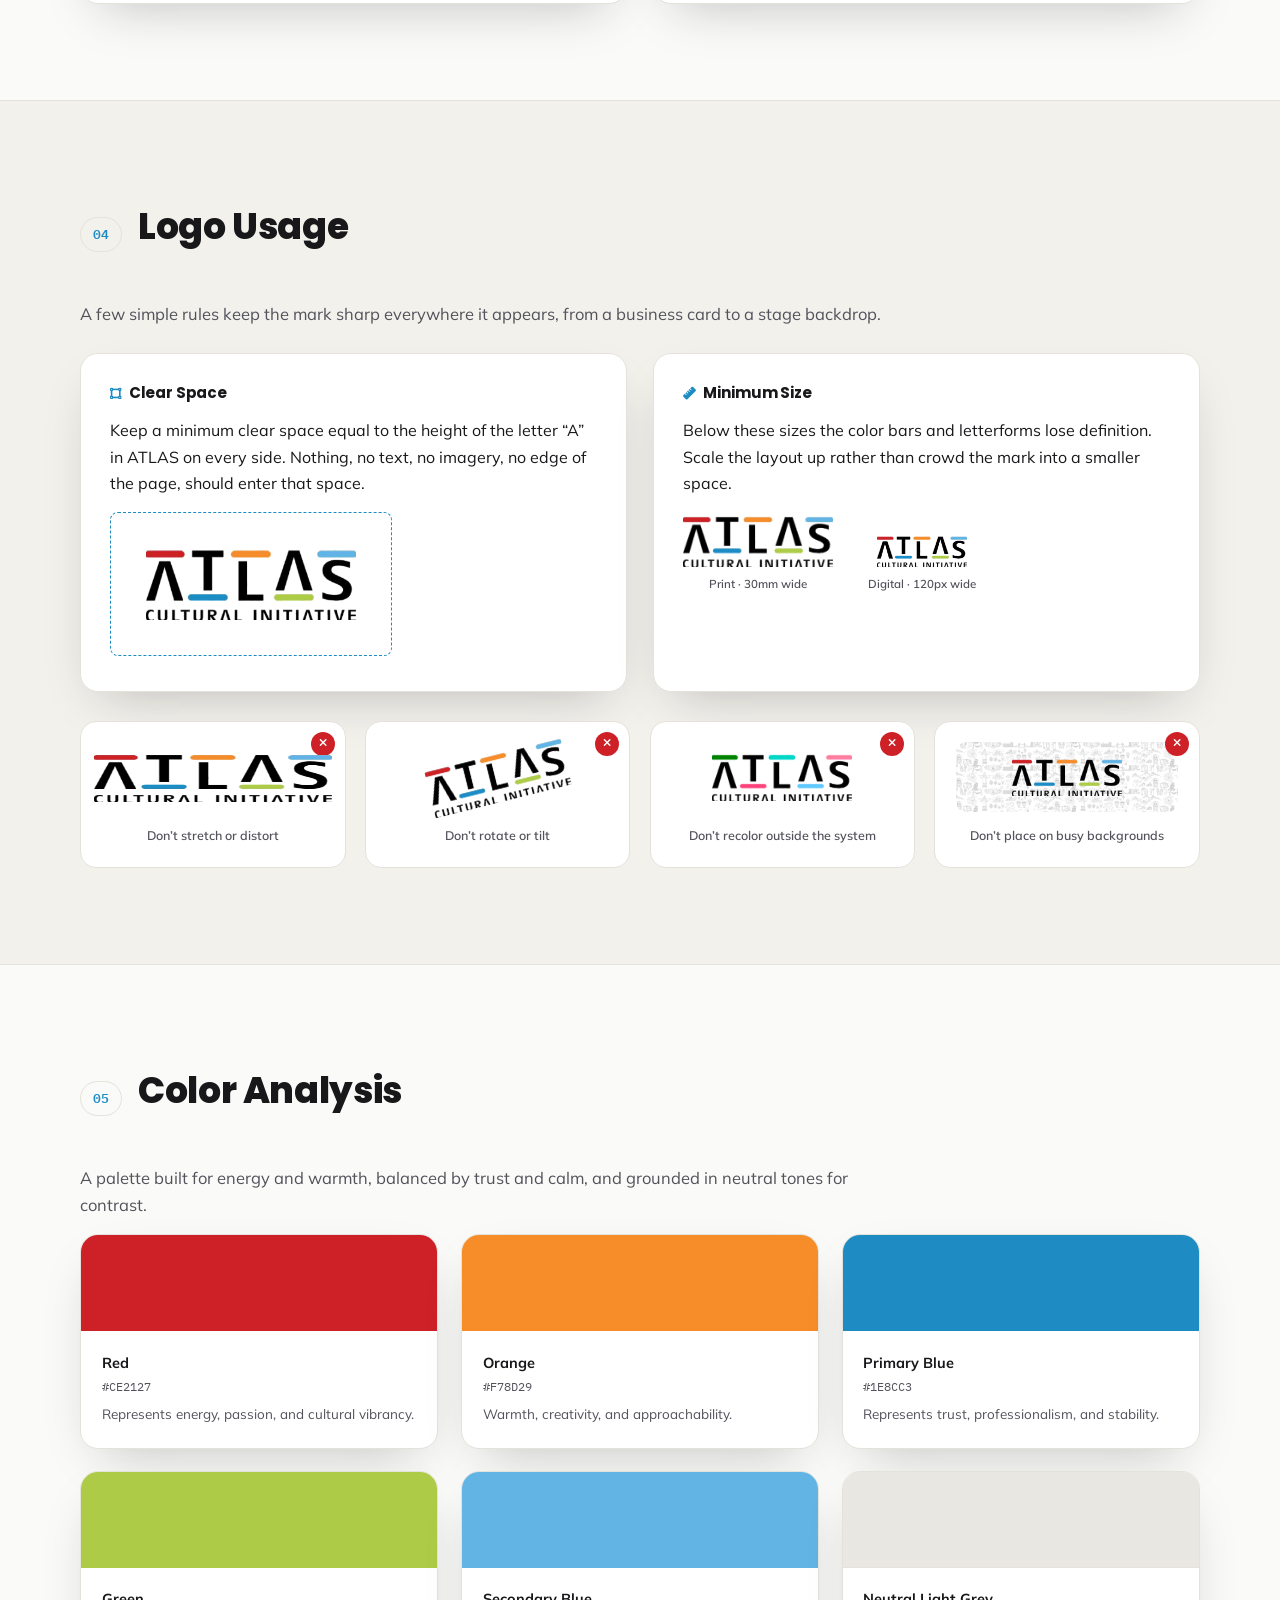
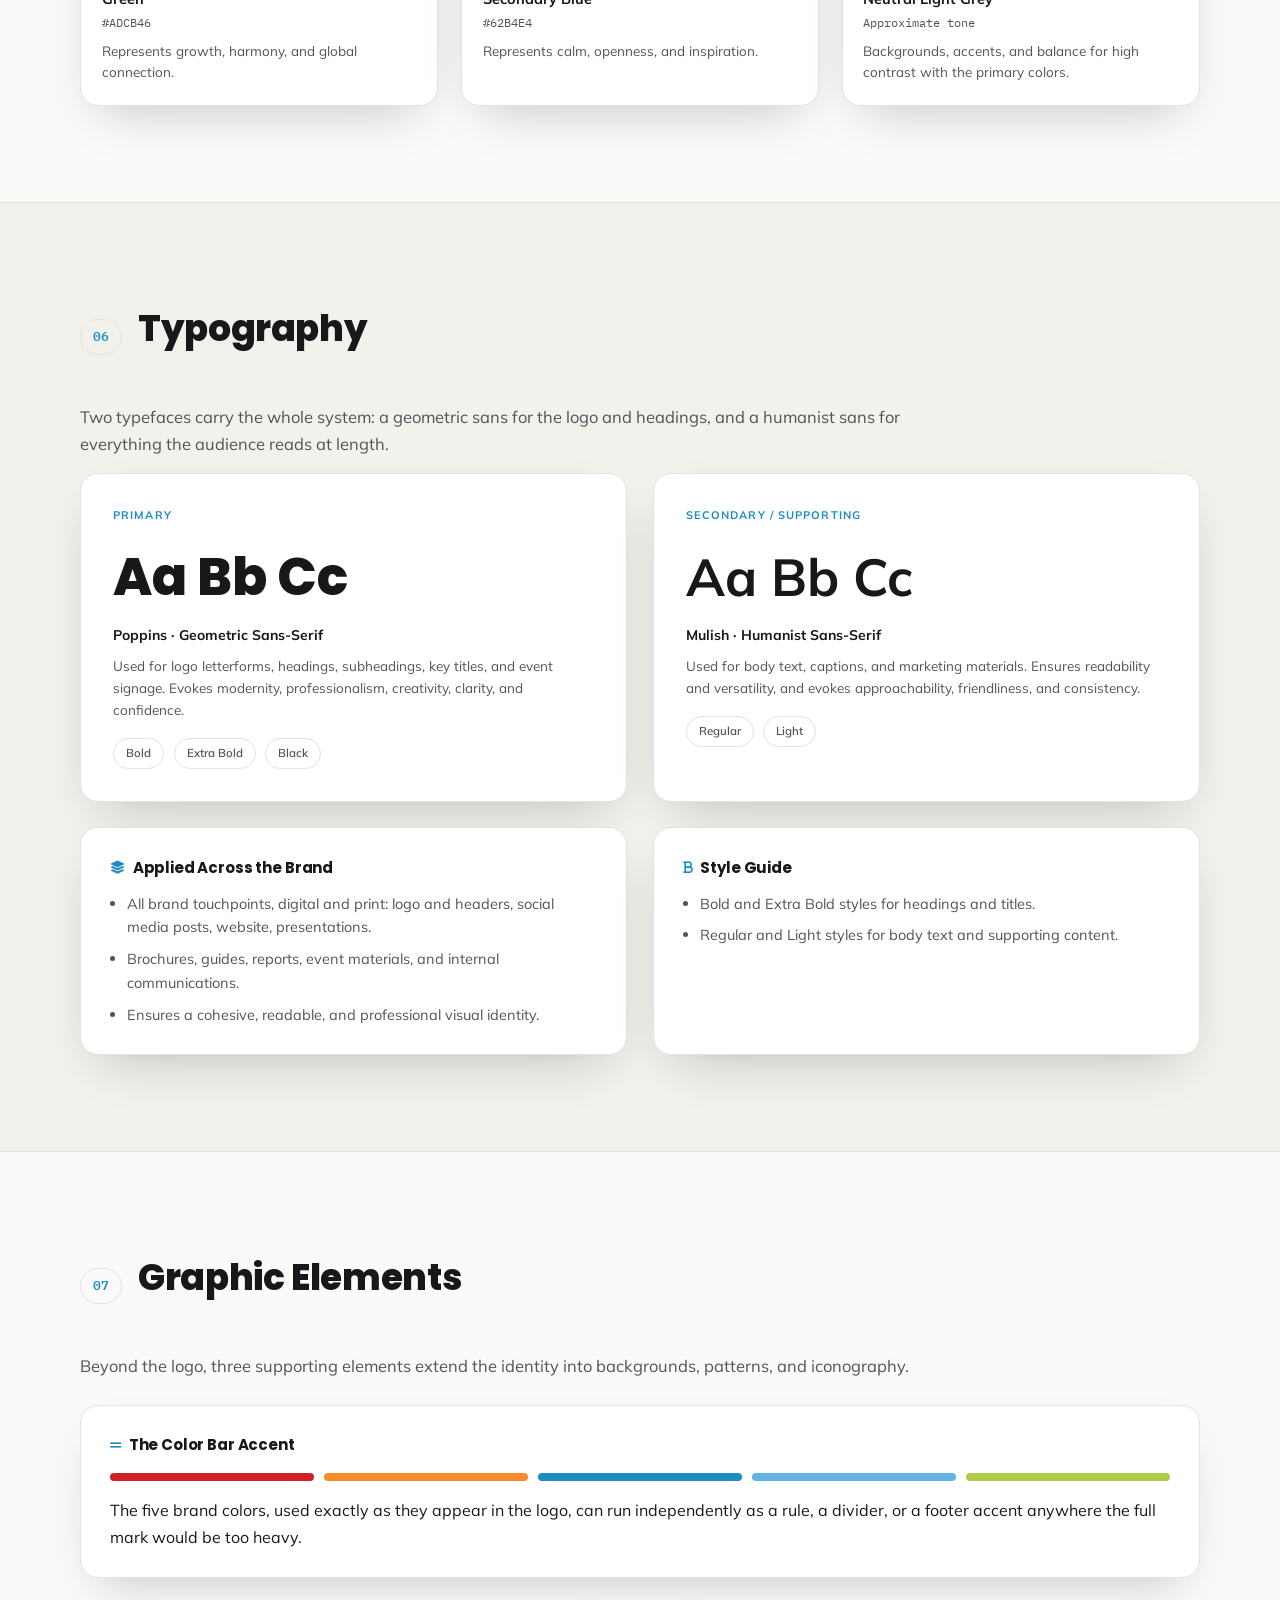
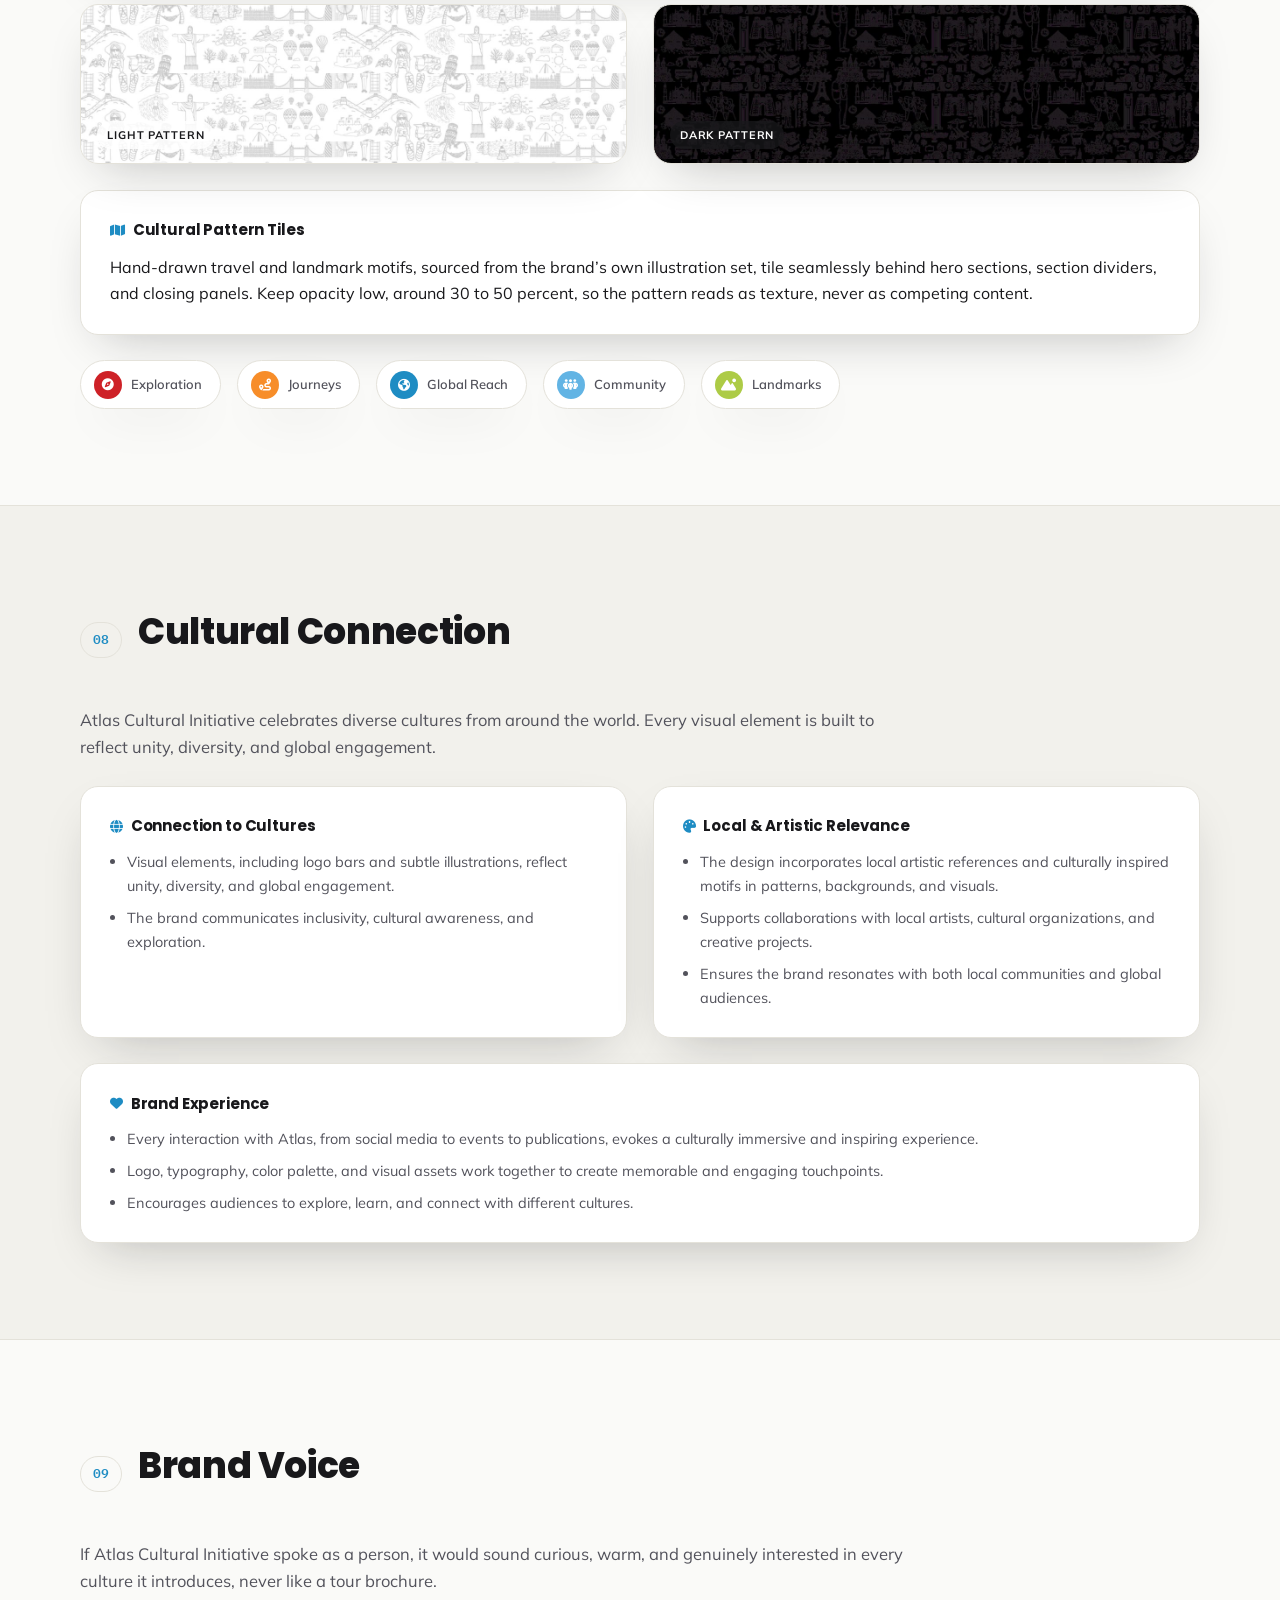
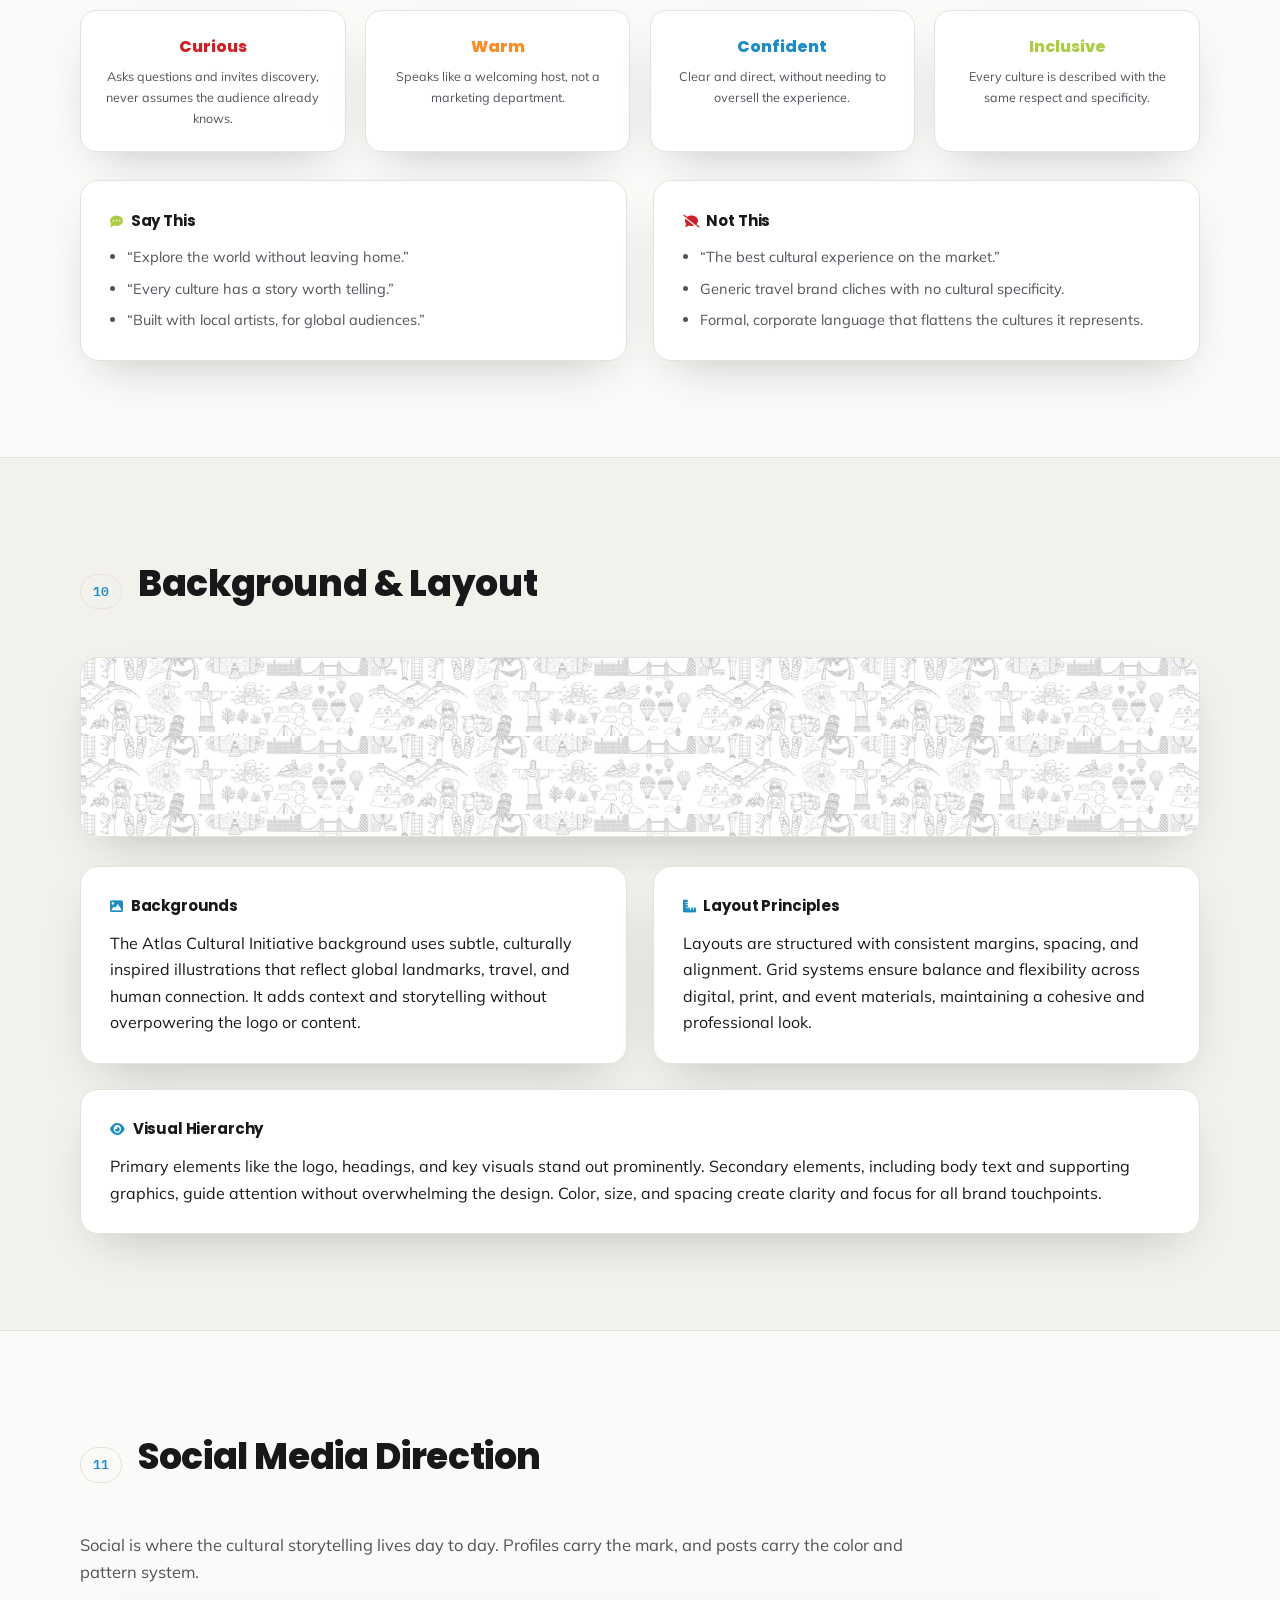
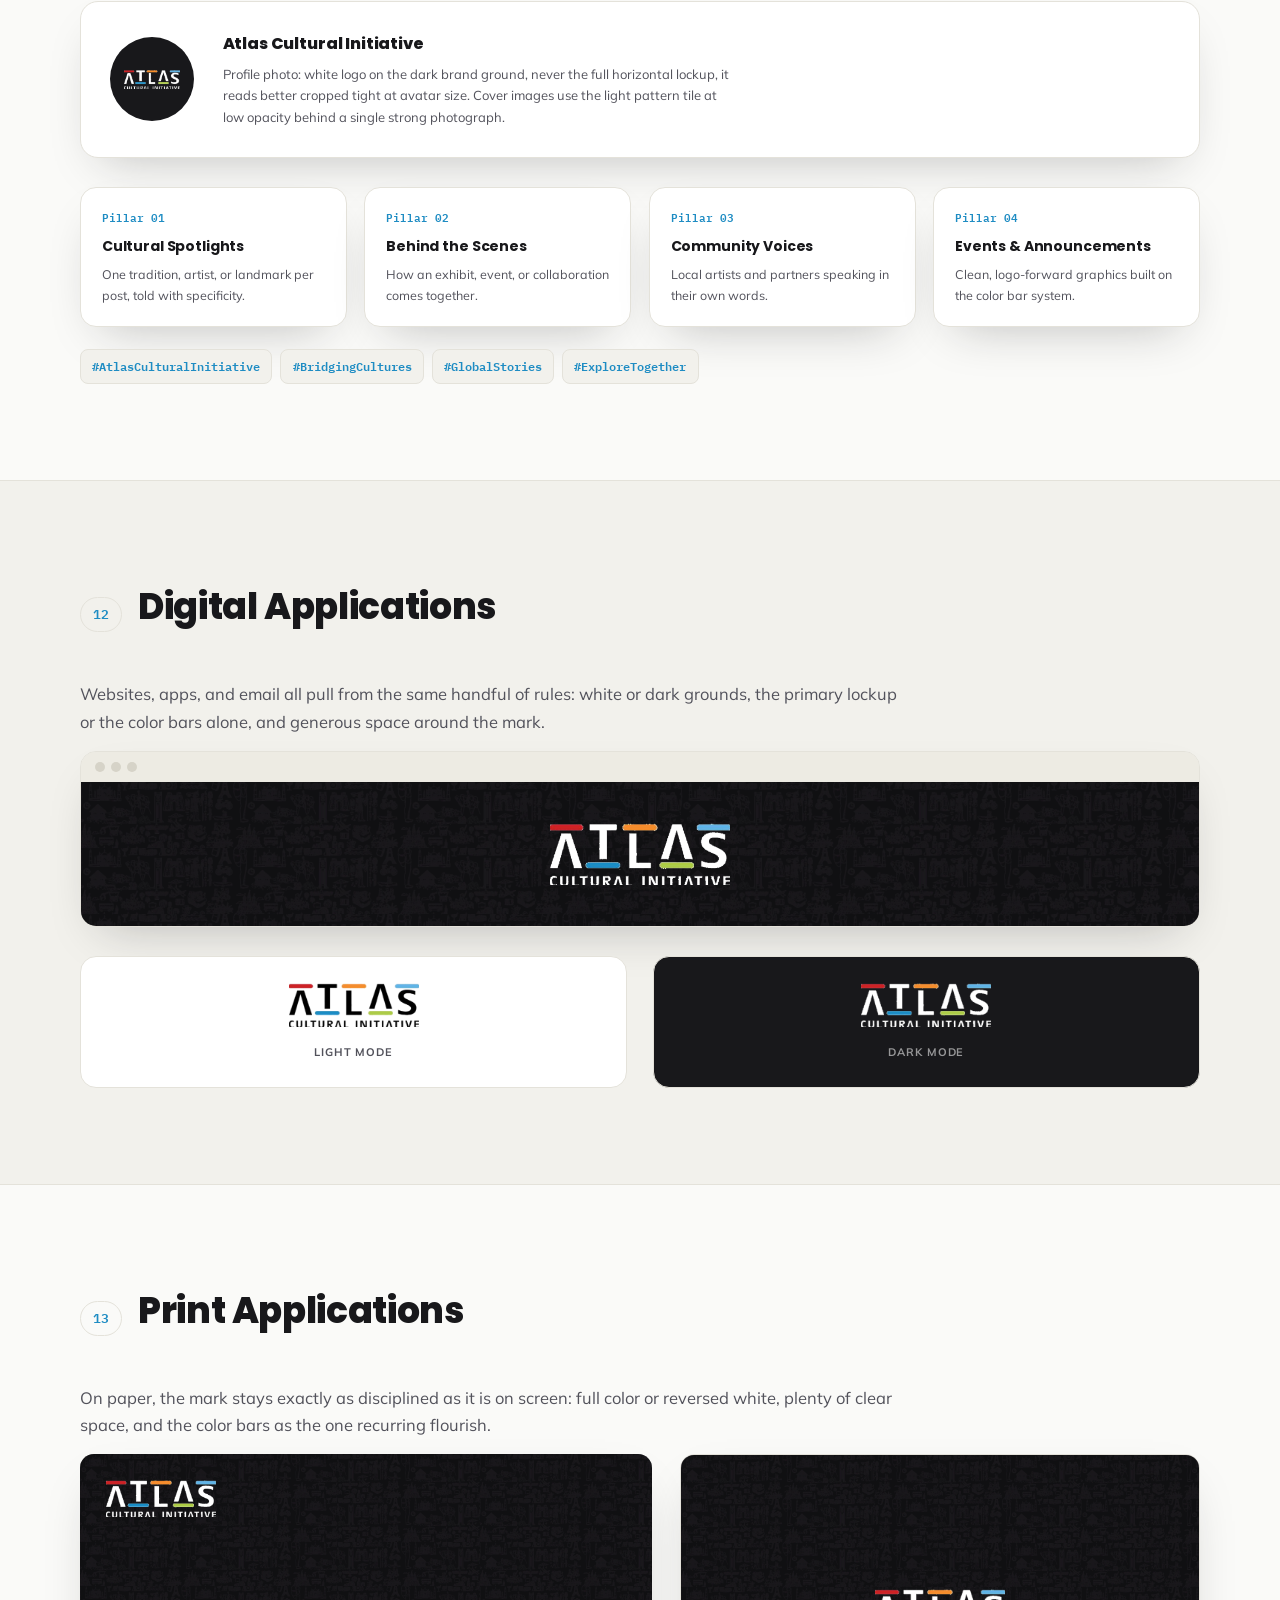
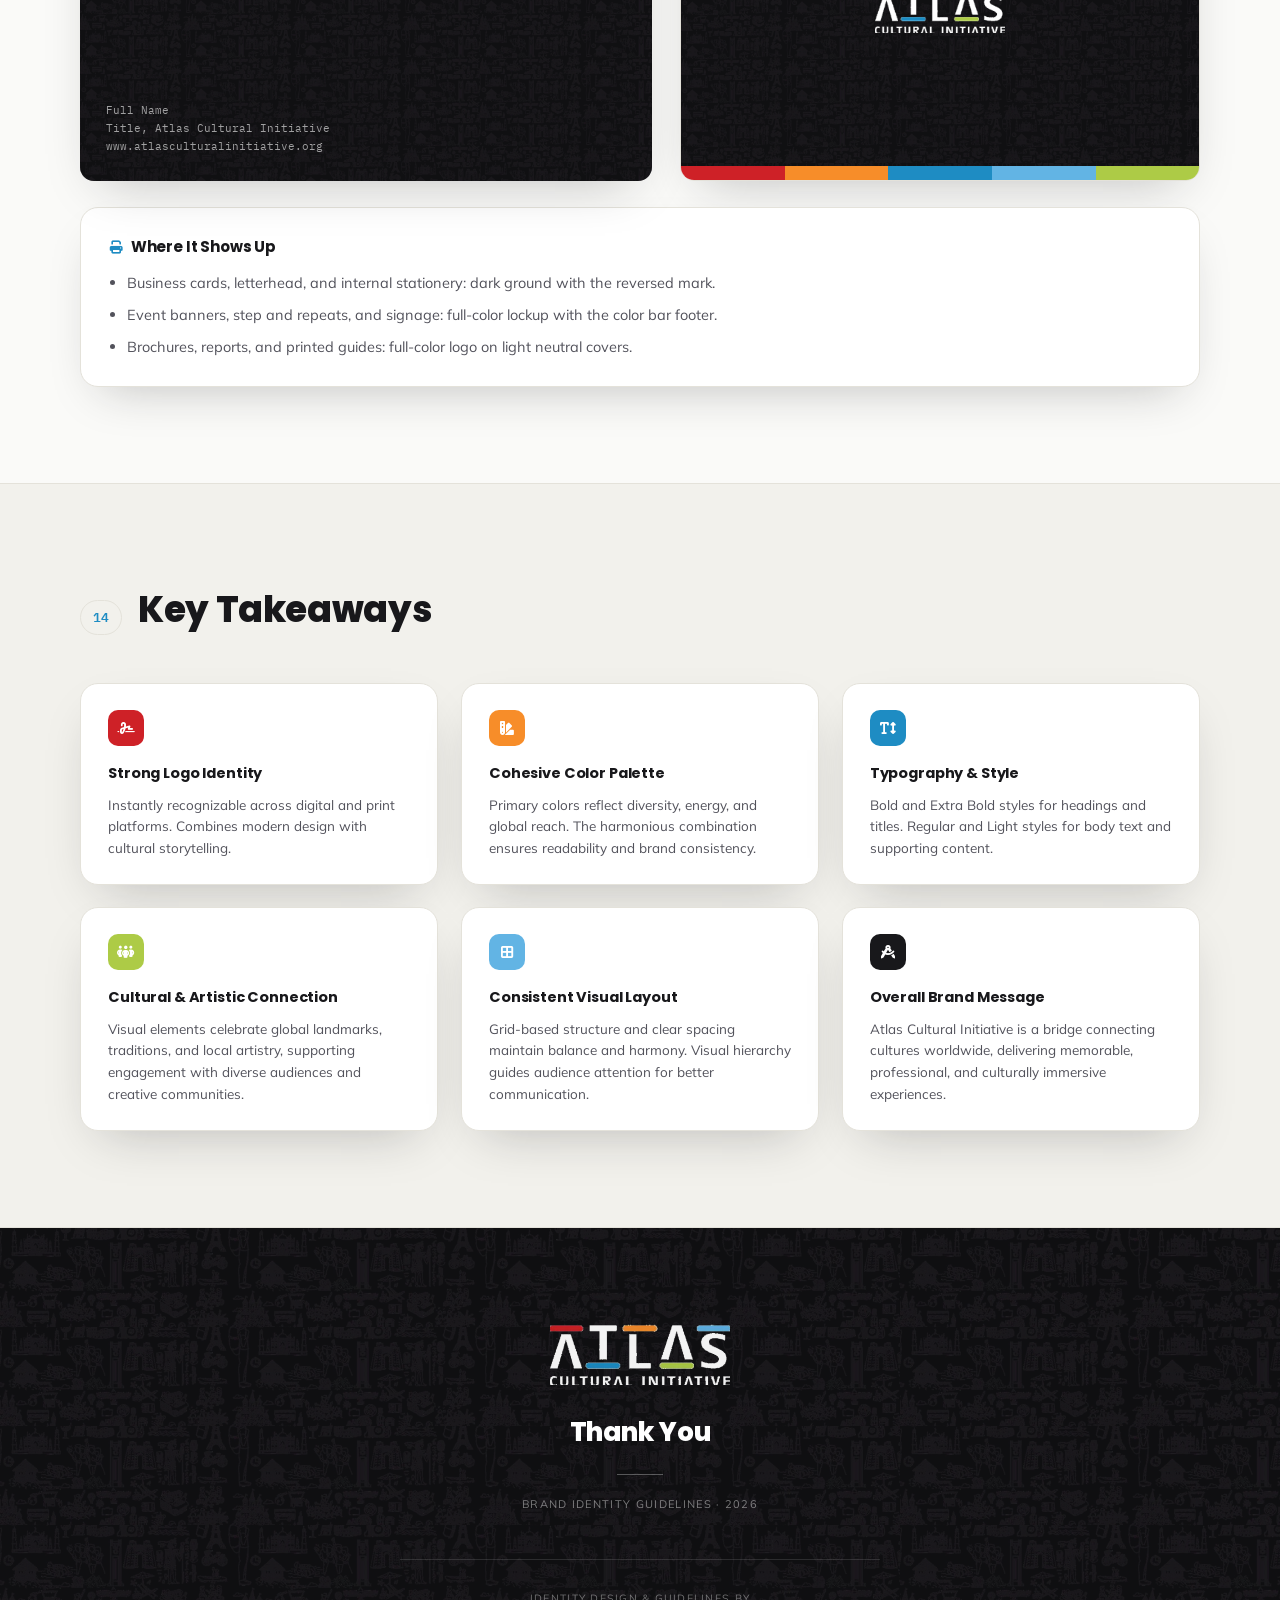
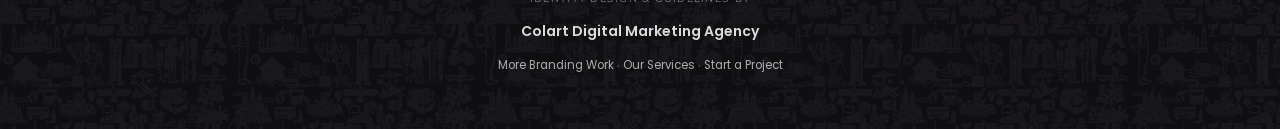
==== commit 275a5e90: "Update logo variations and chapter numbering" ====
--- a/atlasculturalinitiative/index.html
+++ b/atlasculturalinitiative/index.html
@@ -204,6 +204,98 @@
   .foot-links{margin-top:12px; font-size:11.5px; color:rgba(255,255,255,.45);}
   .foot-links a{color:rgba(255,255,255,.65); font-weight:400; font-size:11.5px; text-decoration:none;}
   .foot-links a:hover{color:#fff;}
+
+  /* ---------- logo variations ---------- */
+  .variant-grid{display:grid; grid-template-columns:repeat(2,1fr); gap:1.6rem;}
+  @media (max-width:760px){ .variant-grid{grid-template-columns:1fr;} }
+  .variant-card{background:#fff; border:1px solid var(--line); border-radius:18px; padding:1.8rem; box-shadow:var(--shadow);}
+  .variant-card.dark{background:var(--ink);}
+  .variant-card.dark h3, .variant-card.dark p{color:rgba(255,255,255,.85);}
+  .variant-card.dark p{color:rgba(255,255,255,.6);}
+  .variant-swatch{display:flex; align-items:center; justify-content:center; padding:1.6rem .5rem; margin-bottom:1.2rem;}
+  .variant-swatch img{max-height:70px; width:auto; margin:0 auto;}
+  .variant-card h3{font-size:15px; font-weight:700; margin-bottom:.5rem;}
+  .variant-card p{font-size:13.5px; color:var(--ink-soft); line-height:1.55;}
+
+  /* ---------- logo usage ---------- */
+  .clearspace-demo{display:inline-block; position:relative; padding:2.2rem; border:1.5px dashed var(--blue); border-radius:8px; background:#fff;}
+  .clearspace-demo img{width:210px;}
+  .minsize-row{display:flex; align-items:flex-end; gap:2.2rem; flex-wrap:wrap; margin-top:.4rem;}
+  .minsize-row .ms{display:flex; flex-direction:column; align-items:center; gap:.5rem;}
+  .minsize-row img{width:var(--w,120px);}
+  .minsize-row span{font-size:11.5px; color:var(--ink-soft); font-weight:600;}
+  .dont-grid{display:grid; grid-template-columns:repeat(4,1fr); gap:1.2rem; margin-top:1.8rem;}
+  @media (max-width:900px){ .dont-grid{grid-template-columns:repeat(2,1fr);} }
+  .dont-card{background:#fff; border:1px solid var(--line); border-radius:16px; padding:1.3rem; text-align:center; position:relative;}
+  .dont-card .dont-badge{position:absolute; top:10px; right:10px; width:24px; height:24px; border-radius:50%; background:var(--red); color:#fff; display:flex; align-items:center; justify-content:center; font-size:11px;}
+  .dont-card .dont-frame{height:70px; display:flex; align-items:center; justify-content:center; margin-bottom:.8rem; background-position:center;}
+  .dont-card img{width:140px;}
+  .dont-card p{font-size:12.5px; color:var(--ink-soft); font-weight:600;}
+
+  /* ---------- graphic elements ---------- */
+  .pattern-pair{display:grid; grid-template-columns:1fr 1fr; gap:1.6rem; margin-bottom:1.6rem;}
+  @media (max-width:760px){ .pattern-pair{grid-template-columns:1fr;} }
+  .pattern-pair .ptile{border-radius:18px; overflow:hidden; border:1px solid var(--line); box-shadow:var(--shadow); height:160px; background-size:700px auto; background-repeat:repeat; position:relative;}
+  .pattern-pair .ptile.light{background-image:url('assets/images/atlas-pattern-light.jpg');}
+  .pattern-pair .ptile.dark{background-image:url('assets/images/atlas-pattern-dark.jpg');}
+  .pattern-pair .ptile span{position:absolute; left:16px; bottom:14px; font-size:11px; font-weight:700; letter-spacing:.08em; text-transform:uppercase; background:rgba(255,255,255,.85); padding:5px 10px; border-radius:999px;}
+  .pattern-pair .ptile.dark span{background:rgba(24,24,27,.75); color:#fff;}
+  .icon-row{display:flex; flex-wrap:wrap; gap:1rem; margin-top:1.4rem;}
+  .icon-chip{display:flex; align-items:center; gap:.6rem; background:#fff; border:1px solid var(--line); border-radius:999px; padding:.6rem 1.1rem .6rem .8rem; font-size:13px; font-weight:600; color:var(--ink-soft); box-shadow:var(--shadow);}
+  .icon-chip i{width:28px; height:28px; border-radius:50%; display:flex; align-items:center; justify-content:center; color:#fff; font-size:12px;}
+
+  /* ---------- brand voice ---------- */
+  .voice-grid{display:grid; grid-template-columns:repeat(4,1fr); gap:1.2rem; margin-bottom:1.8rem;}
+  @media (max-width:900px){ .voice-grid{grid-template-columns:repeat(2,1fr);} }
+  .voice-chip{background:#fff; border:1px solid var(--line); border-radius:16px; padding:1.4rem 1.2rem; text-align:center; box-shadow:var(--shadow);}
+  .voice-chip .vw{font-family:var(--font-display); font-weight:800; font-size:16px; margin-bottom:.4rem;}
+  .voice-chip p{font-size:12.5px; color:var(--ink-soft);}
+
+  /* ---------- social media direction ---------- */
+  .social-mock{display:flex; gap:1.8rem; align-items:center; flex-wrap:wrap; background:#fff; border:1px solid var(--line); border-radius:18px; padding:1.8rem; box-shadow:var(--shadow); margin-bottom:1.8rem;}
+  .social-avatar{width:84px; height:84px; border-radius:50%; overflow:hidden; background:var(--ink); display:flex; align-items:center; justify-content:center; flex-shrink:0; padding:14px;}
+  .social-avatar img{width:100%;}
+  .social-mock h3{font-size:16px; font-weight:800; margin-bottom:.4rem;}
+  .social-mock p{font-size:13px; color:var(--ink-soft); max-width:32rem;}
+  .pillar-grid{display:grid; grid-template-columns:repeat(4,1fr); gap:1.1rem;}
+  @media (max-width:900px){ .pillar-grid{grid-template-columns:repeat(2,1fr);} }
+  .pillar-card{background:#fff; border:1px solid var(--line); border-radius:16px; padding:1.3rem; box-shadow:var(--shadow);}
+  .pillar-card .pct{font-family:var(--font-mono); font-size:11px; color:var(--blue); font-weight:600; margin-bottom:.5rem;}
+  .pillar-card h4{font-size:14px; font-weight:700; margin-bottom:.4rem;}
+  .pillar-card p{font-size:12.5px; color:var(--ink-soft);}
+  .tag-row{display:flex; flex-wrap:wrap; gap:.5rem; margin-top:1.4rem;}
+  .hashtag{font-family:var(--font-mono); font-size:12px; font-weight:600; color:var(--blue); background:var(--paper-alt); border:1px solid var(--line); border-radius:8px; padding:.4rem .7rem;}
+
+  /* ---------- digital applications ---------- */
+  .browser-mock{border-radius:16px; overflow:hidden; border:1px solid var(--line); box-shadow:var(--shadow); margin-bottom:1.8rem;}
+  .browser-bar{display:flex; align-items:center; gap:6px; background:#EDEBE3; padding:10px 14px;}
+  .browser-bar span{width:10px; height:10px; border-radius:50%; background:#D6D3C8;}
+  .browser-body{background:var(--ink); padding:2.6rem 2rem; text-align:center; position:relative; overflow:hidden;}
+  .browser-body::before{content:""; position:absolute; inset:0; background-image:url('assets/images/atlas-pattern-dark.jpg'); background-size:600px auto; opacity:.3;}
+  .browser-body img{position:relative; z-index:1; width:180px; margin:0 auto;}
+  .mode-pair{display:grid; grid-template-columns:1fr 1fr; gap:1.6rem;}
+  @media (max-width:760px){ .mode-pair{grid-template-columns:1fr;} }
+  .mode-card{border-radius:16px; padding:1.6rem; border:1px solid var(--line); text-align:center;}
+  .mode-card.light{background:#fff;}
+  .mode-card.dark{background:var(--ink);}
+  .mode-card img{width:130px; margin:0 auto 1rem;}
+  .mode-card .mlabel{font-size:11px; font-weight:700; letter-spacing:.08em; text-transform:uppercase; color:var(--ink-soft);}
+  .mode-card.dark .mlabel{color:rgba(255,255,255,.55);}
+
+  /* ---------- print applications ---------- */
+  .print-grid{display:grid; grid-template-columns:1.1fr 1fr; gap:1.8rem;}
+  @media (max-width:800px){ .print-grid{grid-template-columns:1fr;} }
+  .bcard{aspect-ratio:1.75/1; background:var(--ink); border-radius:14px; box-shadow:var(--shadow); padding:1.6rem; display:flex; flex-direction:column; justify-content:space-between; position:relative; overflow:hidden;}
+  .bcard::before{content:""; position:absolute; inset:0; background-image:url('assets/images/atlas-pattern-dark.jpg'); background-size:400px auto; opacity:.3;}
+  .bcard > *{position:relative; z-index:1;}
+  .bcard img{width:110px;}
+  .bcard .bc-meta{font-family:var(--font-mono); font-size:10.5px; color:rgba(255,255,255,.6); line-height:1.7;}
+  .banner-mock{background:#fff; border:1px solid var(--line); border-radius:14px; box-shadow:var(--shadow); overflow:hidden; height:100%; display:flex; flex-direction:column;}
+  .banner-top{background:var(--ink); flex:1; display:flex; align-items:center; justify-content:center; padding:1.6rem; position:relative; min-height:150px;}
+  .banner-top::before{content:""; position:absolute; inset:0; background-image:url('assets/images/atlas-pattern-dark.jpg'); background-size:400px auto; opacity:.3;}
+  .banner-top img{position:relative; width:130px;}
+  .banner-bars{display:flex; height:14px;}
+  .banner-bars span{flex:1;}
 </style>
 </head>
 <body>
@@ -304,11 +396,90 @@
 </section>
 
 <!-- ===========================================
-     03 COLOR ANALYSIS
+     03 LOGO VARIATIONS
+=========================================== -->
+<section class="chapter" id="variations">
+  <div class="container">
+    <div class="chapter-head"><span class="num">03</span><h2>Logo Variations</h2></div>
+    <p class="chapter-lede">One primary lockup, four ways to run it. Each variation keeps the same proportions and letterforms; only the color treatment changes to fit the surface it sits on.</p>
+    <div class="variant-grid">
+      <div class="variant-card">
+        <div class="variant-swatch"><img src="assets/images/atlas-logo.png" alt="Atlas Cultural Initiative logo, full color"></div>
+        <h3>Primary / Full Color</h3>
+        <p>The default lockup. Use on white or light neutral backgrounds wherever full color reproduction is available.</p>
+      </div>
+      <div class="variant-card dark">
+        <div class="variant-swatch"><img src="assets/images/atlas-logo-white.png" alt="Atlas Cultural Initiative logo, reversed white"></div>
+        <h3>Reversed / White</h3>
+        <p>For dark backgrounds, photography, and the hero and closing sections of this guide.</p>
+      </div>
+      <div class="variant-card">
+        <div class="variant-swatch"><img src="assets/images/atlas-logo-mono.png" alt="Atlas Cultural Initiative logo, monochrome black"></div>
+        <h3>Monochrome / Black</h3>
+        <p>One-color applications: engraving, embroidery, stamping, watermarks, and fax-quality documents.</p>
+      </div>
+      <div class="variant-card">
+        <div class="variant-swatch"><img src="assets/images/atlas-logo-grayscale.png" alt="Atlas Cultural Initiative logo, grayscale"></div>
+        <h3>Grayscale</h3>
+        <p>Black and white print runs, and any material printed without CMYK or spot color.</p>
+      </div>
+    </div>
+  </div>
+</section>
+
+<!-- ===========================================
+     04 LOGO USAGE
+=========================================== -->
+<section class="chapter alt" id="logo-usage">
+  <div class="container">
+    <div class="chapter-head"><span class="num">04</span><h2>Logo Usage</h2></div>
+    <p class="chapter-lede">A few simple rules keep the mark sharp everywhere it appears, from a business card to a stage backdrop.</p>
+    <div class="sub-grid">
+      <div class="sub-card">
+        <h3><i class="fa-solid fa-vector-square"></i> Clear Space</h3>
+        <p style="margin-bottom:1rem;">Keep a minimum clear space equal to the height of the letter &ldquo;A&rdquo; in ATLAS on every side. Nothing, no text, no imagery, no edge of the page, should enter that space.</p>
+        <div class="clearspace-demo"><img src="assets/images/atlas-logo.png" alt="Atlas Cultural Initiative logo clear space guide"></div>
+      </div>
+      <div class="sub-card">
+        <h3><i class="fa-solid fa-ruler"></i> Minimum Size</h3>
+        <p style="margin-bottom:1.2rem;">Below these sizes the color bars and letterforms lose definition. Scale the layout up rather than crowd the mark into a smaller space.</p>
+        <div class="minsize-row">
+          <div class="ms"><img style="--w:150px" src="assets/images/atlas-logo.png" alt="Atlas Cultural Initiative logo at minimum print size"><span>Print &middot; 30mm wide</span></div>
+          <div class="ms"><img style="--w:90px" src="assets/images/atlas-logo.png" alt="Atlas Cultural Initiative logo at minimum digital size"><span>Digital &middot; 120px wide</span></div>
+        </div>
+      </div>
+    </div>
+    <div class="dont-grid">
+      <div class="dont-card">
+        <div class="dont-badge"><i class="fa-solid fa-xmark"></i></div>
+        <div class="dont-frame"><img style="transform:scaleX(1.7);" src="assets/images/atlas-logo.png" alt="Do not stretch the logo"></div>
+        <p>Don&rsquo;t stretch or distort</p>
+      </div>
+      <div class="dont-card">
+        <div class="dont-badge"><i class="fa-solid fa-xmark"></i></div>
+        <div class="dont-frame"><img style="transform:rotate(-14deg);" src="assets/images/atlas-logo.png" alt="Do not rotate the logo"></div>
+        <p>Don&rsquo;t rotate or tilt</p>
+      </div>
+      <div class="dont-card">
+        <div class="dont-badge"><i class="fa-solid fa-xmark"></i></div>
+        <div class="dont-frame"><img style="filter:hue-rotate(140deg) saturate(1.5);" src="assets/images/atlas-logo.png" alt="Do not recolor the logo"></div>
+        <p>Don&rsquo;t recolor outside the system</p>
+      </div>
+      <div class="dont-card">
+        <div class="dont-badge"><i class="fa-solid fa-xmark"></i></div>
+        <div class="dont-frame" style="background-image:url('assets/images/atlas-pattern-light.jpg'); background-size:240px auto; border-radius:10px;"><img style="width:110px;" src="assets/images/atlas-logo.png" alt="Do not place the logo on busy backgrounds"></div>
+        <p>Don&rsquo;t place on busy backgrounds</p>
+      </div>
+    </div>
+  </div>
+</section>
+
+<!-- ===========================================
+     05 COLOR ANALYSIS
 =========================================== -->
 <section class="chapter" id="colors">
   <div class="container">
-    <div class="chapter-head"><span class="num">03</span><h2>Color Analysis</h2></div>
+    <div class="chapter-head"><span class="num">05</span><h2>Color Analysis</h2></div>
     <p class="chapter-lede">A palette built for energy and warmth, balanced by trust and calm, and grounded in neutral tones for contrast.</p>
     <div class="swatch-grid">
       <div class="swatch">
@@ -364,11 +535,11 @@
 </section>
 
 <!-- ===========================================
-     04 TYPOGRAPHY
+     06 TYPOGRAPHY
 =========================================== -->
 <section class="chapter alt" id="typography">
   <div class="container">
-    <div class="chapter-head"><span class="num">04</span><h2>Typography</h2></div>
+    <div class="chapter-head"><span class="num">06</span><h2>Typography</h2></div>
     <p class="chapter-lede">Two typefaces carry the whole system: a geometric sans for the logo and headings, and a humanist sans for everything the audience reads at length.</p>
     <div class="type-grid">
       <div class="type-card">
@@ -414,11 +585,43 @@
 </section>
 
 <!-- ===========================================
-     05 CULTURAL CONNECTION
-=========================================== -->
-<section class="chapter" id="cultural-connection">
-  <div class="container">
-    <div class="chapter-head"><span class="num">05</span><h2>Cultural Connection</h2></div>
+     07 GRAPHIC ELEMENTS
+=========================================== -->
+<section class="chapter" id="graphic-elements">
+  <div class="container">
+    <div class="chapter-head"><span class="num">07</span><h2>Graphic Elements</h2></div>
+    <p class="chapter-lede">Beyond the logo, three supporting elements extend the identity into backgrounds, patterns, and iconography.</p>
+    <div class="sub-grid" style="margin-bottom:1.6rem;">
+      <div class="sub-card" style="grid-column:1 / -1;">
+        <h3><i class="fa-solid fa-grip-lines"></i> The Color Bar Accent</h3>
+        <div class="bars-demo" style="margin:1rem 0;"><span class="b1"></span><span class="b2"></span><span class="b3"></span><span class="b4"></span><span class="b5"></span></div>
+        <p>The five brand colors, used exactly as they appear in the logo, can run independently as a rule, a divider, or a footer accent anywhere the full mark would be too heavy.</p>
+      </div>
+    </div>
+    <div class="pattern-pair">
+      <div class="ptile light"><span>Light Pattern</span></div>
+      <div class="ptile dark"><span>Dark Pattern</span></div>
+    </div>
+    <div class="sub-card" style="margin-bottom:1.6rem;">
+      <h3><i class="fa-solid fa-map"></i> Cultural Pattern Tiles</h3>
+      <p>Hand-drawn travel and landmark motifs, sourced from the brand&rsquo;s own illustration set, tile seamlessly behind hero sections, section dividers, and closing panels. Keep opacity low, around 30 to 50 percent, so the pattern reads as texture, never as competing content.</p>
+    </div>
+    <div class="icon-row">
+      <div class="icon-chip"><i style="background:var(--red);" class="fa-solid fa-compass"></i> Exploration</div>
+      <div class="icon-chip"><i style="background:var(--orange);" class="fa-solid fa-route"></i> Journeys</div>
+      <div class="icon-chip"><i style="background:var(--blue);" class="fa-solid fa-earth-americas"></i> Global Reach</div>
+      <div class="icon-chip"><i style="background:var(--skyblue);" class="fa-solid fa-people-group"></i> Community</div>
+      <div class="icon-chip"><i style="background:var(--green);" class="fa-solid fa-mountain-sun"></i> Landmarks</div>
+    </div>
+  </div>
+</section>
+
+<!-- ===========================================
+     08 CULTURAL CONNECTION
+=========================================== -->
+<section class="chapter alt" id="cultural-connection">
+  <div class="container">
+    <div class="chapter-head"><span class="num">08</span><h2>Cultural Connection</h2></div>
     <p class="chapter-lede">Atlas Cultural Initiative celebrates diverse cultures from around the world. Every visual element is built to reflect unity, diversity, and global engagement.</p>
     <div class="sub-grid">
       <div class="sub-card">
@@ -449,11 +652,45 @@
 </section>
 
 <!-- ===========================================
-     06 BACKGROUND & LAYOUT
+     09 BRAND VOICE
+=========================================== -->
+<section class="chapter" id="brand-voice">
+  <div class="container">
+    <div class="chapter-head"><span class="num">09</span><h2>Brand Voice</h2></div>
+    <p class="chapter-lede">If Atlas Cultural Initiative spoke as a person, it would sound curious, warm, and genuinely interested in every culture it introduces, never like a tour brochure.</p>
+    <div class="voice-grid">
+      <div class="voice-chip"><div class="vw" style="color:var(--red);">Curious</div><p>Asks questions and invites discovery, never assumes the audience already knows.</p></div>
+      <div class="voice-chip"><div class="vw" style="color:var(--orange);">Warm</div><p>Speaks like a welcoming host, not a marketing department.</p></div>
+      <div class="voice-chip"><div class="vw" style="color:var(--blue);">Confident</div><p>Clear and direct, without needing to oversell the experience.</p></div>
+      <div class="voice-chip"><div class="vw" style="color:var(--green);">Inclusive</div><p>Every culture is described with the same respect and specificity.</p></div>
+    </div>
+    <div class="sub-grid">
+      <div class="sub-card">
+        <h3><i class="fa-solid fa-comment-dots" style="color:var(--green);"></i> Say This</h3>
+        <ul>
+          <li>&ldquo;Explore the world without leaving home.&rdquo;</li>
+          <li>&ldquo;Every culture has a story worth telling.&rdquo;</li>
+          <li>&ldquo;Built with local artists, for global audiences.&rdquo;</li>
+        </ul>
+      </div>
+      <div class="sub-card">
+        <h3><i class="fa-solid fa-comment-slash" style="color:var(--red);"></i> Not This</h3>
+        <ul>
+          <li>&ldquo;The best cultural experience on the market.&rdquo;</li>
+          <li>Generic travel brand cliches with no cultural specificity.</li>
+          <li>Formal, corporate language that flattens the cultures it represents.</li>
+        </ul>
+      </div>
+    </div>
+  </div>
+</section>
+
+<!-- ===========================================
+     10 BACKGROUND & LAYOUT
 =========================================== -->
 <section class="chapter alt" id="bg-layout">
   <div class="container">
-    <div class="chapter-head"><span class="num">06</span><h2>Background &amp; Layout</h2></div>
+    <div class="chapter-head"><span class="num">10</span><h2>Background &amp; Layout</h2></div>
     <div class="pattern-tile" role="img" aria-label="Atlas cultural pattern texture of travel and landmark illustrations"></div>
     <div class="sub-grid">
       <div class="sub-card">
@@ -473,11 +710,94 @@
 </section>
 
 <!-- ===========================================
-     07 KEY TAKEAWAYS
-=========================================== -->
-<section class="chapter" id="takeaways">
-  <div class="container">
-    <div class="chapter-head"><span class="num">07</span><h2>Key Takeaways</h2></div>
+     11 SOCIAL MEDIA DIRECTION
+=========================================== -->
+<section class="chapter" id="social-media">
+  <div class="container">
+    <div class="chapter-head"><span class="num">11</span><h2>Social Media Direction</h2></div>
+    <p class="chapter-lede">Social is where the cultural storytelling lives day to day. Profiles carry the mark, and posts carry the color and pattern system.</p>
+    <div class="social-mock">
+      <div class="social-avatar"><img src="assets/images/atlas-logo-white.png" alt="Atlas Cultural Initiative avatar mark"></div>
+      <div>
+        <h3>Atlas Cultural Initiative</h3>
+        <p>Profile photo: white logo on the dark brand ground, never the full horizontal lockup, it reads better cropped tight at avatar size. Cover images use the light pattern tile at low opacity behind a single strong photograph.</p>
+      </div>
+    </div>
+    <div class="pillar-grid">
+      <div class="pillar-card"><div class="pct">Pillar 01</div><h4>Cultural Spotlights</h4><p>One tradition, artist, or landmark per post, told with specificity.</p></div>
+      <div class="pillar-card"><div class="pct">Pillar 02</div><h4>Behind the Scenes</h4><p>How an exhibit, event, or collaboration comes together.</p></div>
+      <div class="pillar-card"><div class="pct">Pillar 03</div><h4>Community Voices</h4><p>Local artists and partners speaking in their own words.</p></div>
+      <div class="pillar-card"><div class="pct">Pillar 04</div><h4>Events &amp; Announcements</h4><p>Clean, logo-forward graphics built on the color bar system.</p></div>
+    </div>
+    <div class="tag-row">
+      <span class="hashtag">#AtlasCulturalInitiative</span>
+      <span class="hashtag">#BridgingCultures</span>
+      <span class="hashtag">#GlobalStories</span>
+      <span class="hashtag">#ExploreTogether</span>
+    </div>
+  </div>
+</section>
+
+<!-- ===========================================
+     12 DIGITAL APPLICATIONS
+=========================================== -->
+<section class="chapter alt" id="digital-applications">
+  <div class="container">
+    <div class="chapter-head"><span class="num">12</span><h2>Digital Applications</h2></div>
+    <p class="chapter-lede">Websites, apps, and email all pull from the same handful of rules: white or dark grounds, the primary lockup or the color bars alone, and generous space around the mark.</p>
+    <div class="browser-mock">
+      <div class="browser-bar"><span></span><span></span><span></span></div>
+      <div class="browser-body"><img src="assets/images/atlas-logo-white.png" alt="Atlas Cultural Initiative website header"></div>
+    </div>
+    <div class="mode-pair">
+      <div class="mode-card light">
+        <img src="assets/images/atlas-logo.png" alt="Atlas Cultural Initiative logo in light mode">
+        <div class="mlabel">Light Mode</div>
+      </div>
+      <div class="mode-card dark">
+        <img src="assets/images/atlas-logo-white.png" alt="Atlas Cultural Initiative logo in dark mode">
+        <div class="mlabel">Dark Mode</div>
+      </div>
+    </div>
+  </div>
+</section>
+
+<!-- ===========================================
+     13 PRINT APPLICATIONS
+=========================================== -->
+<section class="chapter" id="print-applications">
+  <div class="container">
+    <div class="chapter-head"><span class="num">13</span><h2>Print Applications</h2></div>
+    <p class="chapter-lede">On paper, the mark stays exactly as disciplined as it is on screen: full color or reversed white, plenty of clear space, and the color bars as the one recurring flourish.</p>
+    <div class="print-grid">
+      <div class="bcard">
+        <img src="assets/images/atlas-logo-white.png" alt="Atlas Cultural Initiative business card">
+        <div class="bc-meta">Full Name<br>Title, Atlas Cultural Initiative<br>www.atlasculturalinitiative.org</div>
+      </div>
+      <div class="banner-mock">
+        <div class="banner-top"><img src="assets/images/atlas-logo-white.png" alt="Atlas Cultural Initiative event banner"></div>
+        <div class="banner-bars"><span style="background:var(--red);"></span><span style="background:var(--orange);"></span><span style="background:var(--blue);"></span><span style="background:var(--skyblue);"></span><span style="background:var(--green);"></span></div>
+      </div>
+    </div>
+    <div class="sub-grid" style="margin-top:1.6rem;">
+      <div class="sub-card" style="grid-column:1 / -1;">
+        <h3><i class="fa-solid fa-print"></i> Where It Shows Up</h3>
+        <ul>
+          <li>Business cards, letterhead, and internal stationery: dark ground with the reversed mark.</li>
+          <li>Event banners, step and repeats, and signage: full-color lockup with the color bar footer.</li>
+          <li>Brochures, reports, and printed guides: full-color logo on light neutral covers.</li>
+        </ul>
+      </div>
+    </div>
+  </div>
+</section>
+
+<!-- ===========================================
+     14 KEY TAKEAWAYS
+=========================================== -->
+<section class="chapter alt" id="takeaways">
+  <div class="container">
+    <div class="chapter-head"><span class="num">14</span><h2>Key Takeaways</h2></div>
     <div class="takeaway-grid">
       <div class="takeaway">
         <div class="dot" style="background:var(--red);"><i class="fa-solid fa-signature"></i></div>
